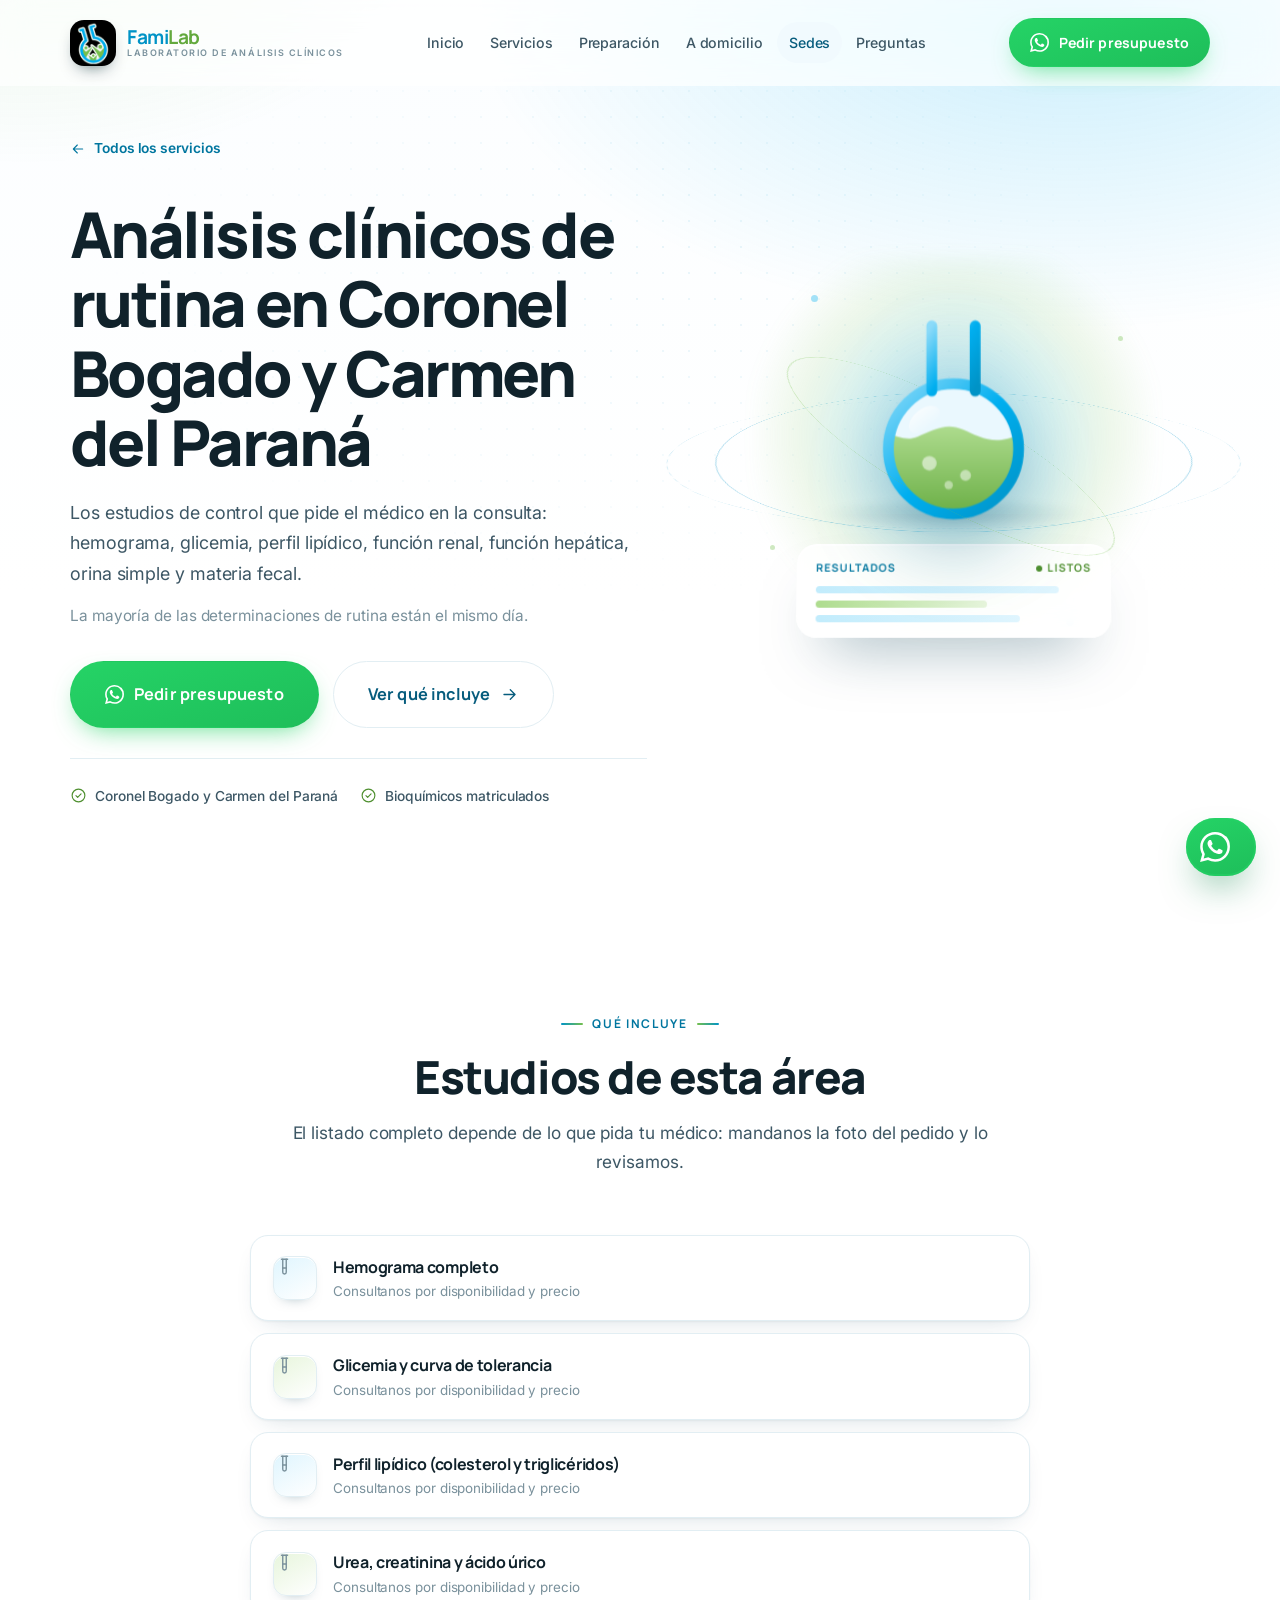
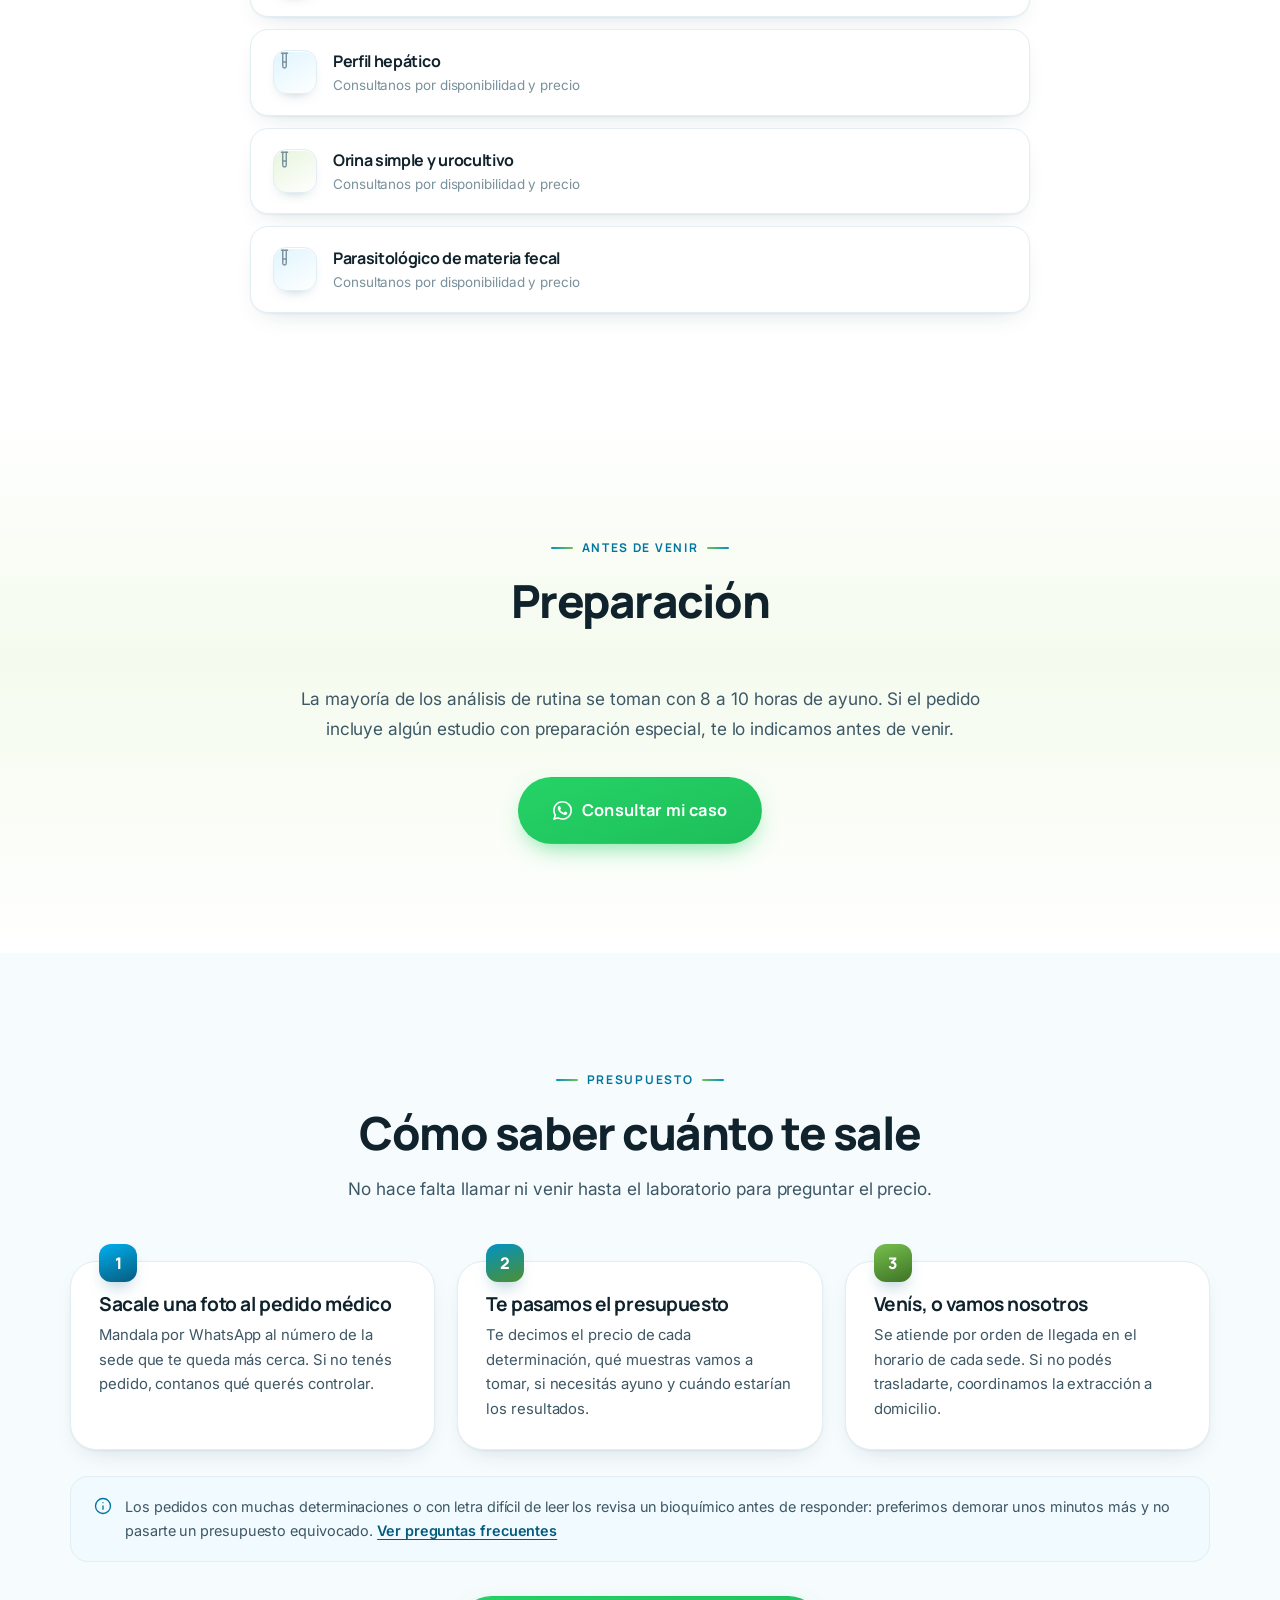
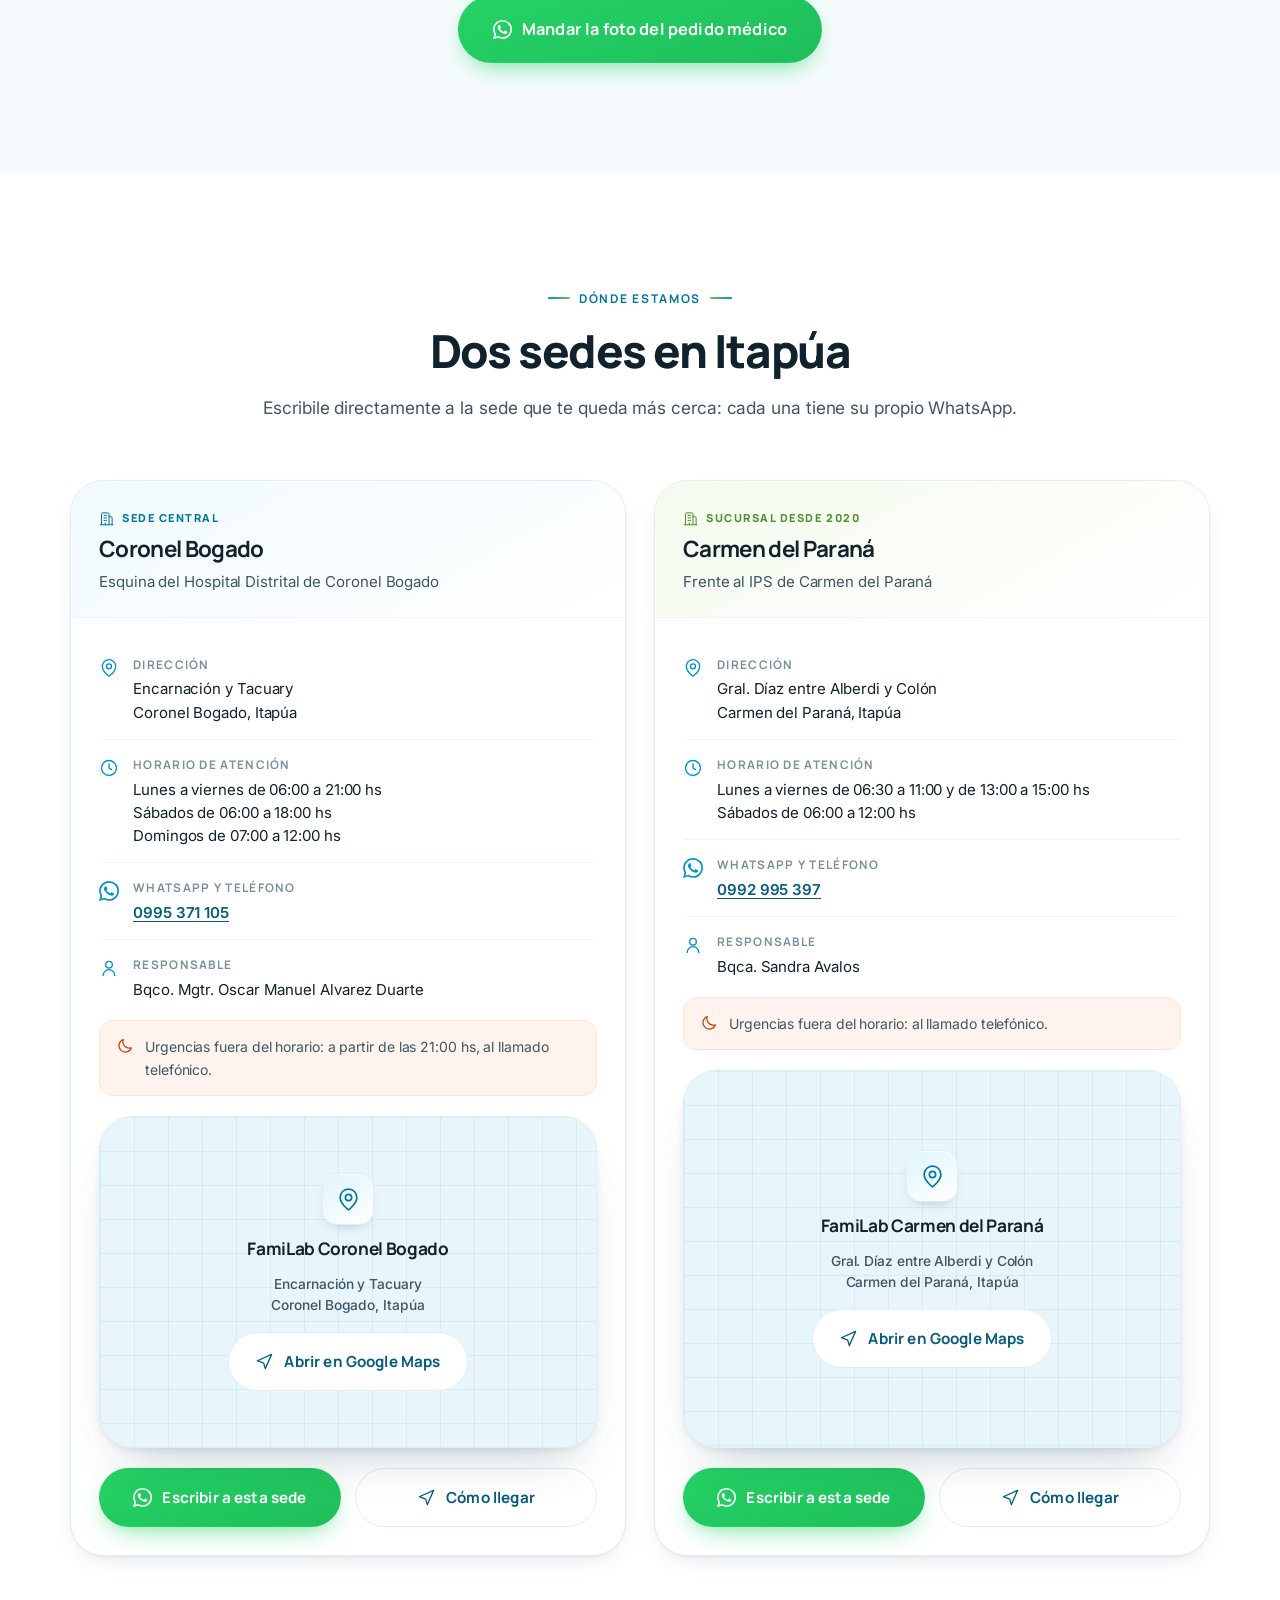
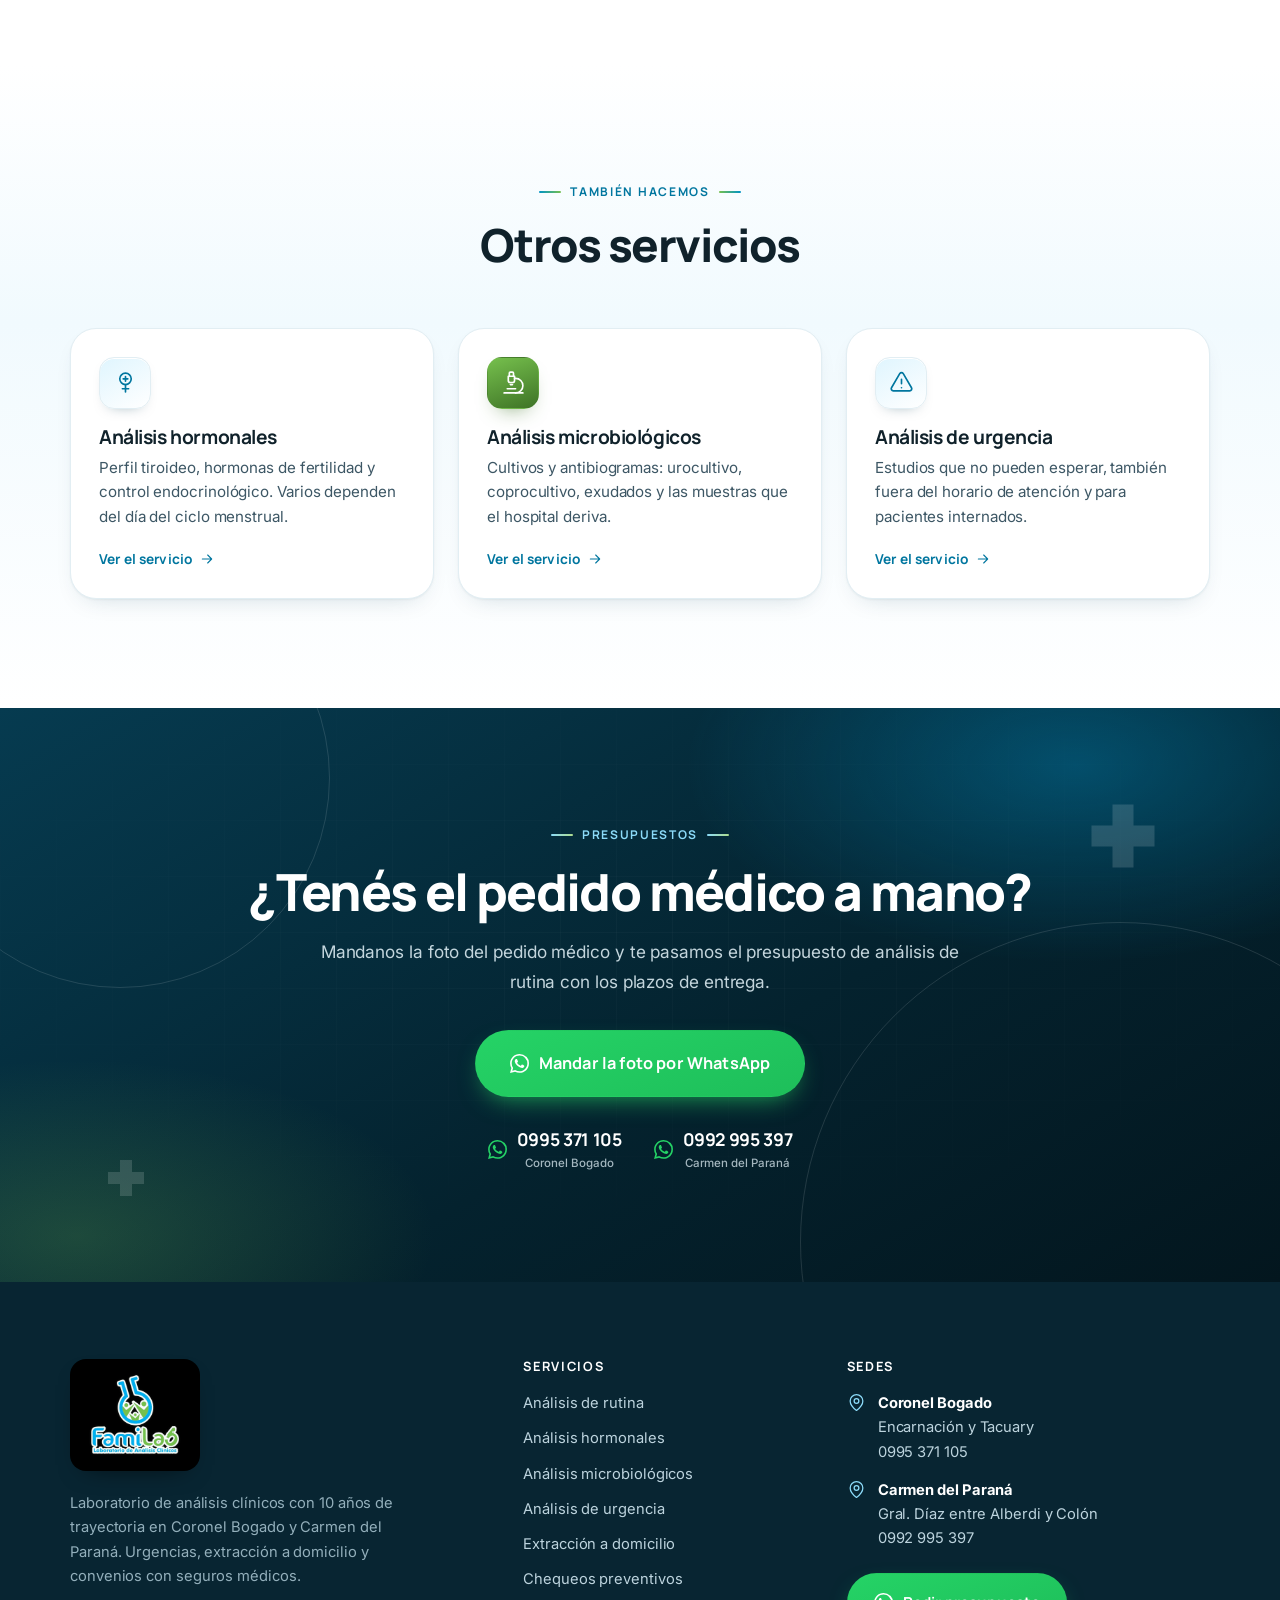
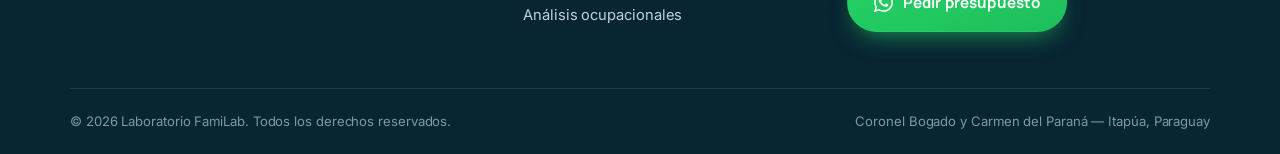
==== servicios/analisis-de-rutina/index.html @ 38238acc "Agrega la landing page de Laboratorio FamiLab Sitio estático generado desde tools/build.py, con la m" ====
<!DOCTYPE html>
<html lang="es-PY">
<head>
<meta charset="UTF-8">
<meta name="viewport" content="width=device-width, initial-scale=1, viewport-fit=cover">
<title>Análisis de rutina | Laboratorio FamiLab</title>
<meta name="description" content="Los estudios de control que pide el médico en la consulta: hemograma, glicemia, perfil lipídico, función renal, función hepática, orina simple y materia fecal. Mandá la foto de tu pedido médico por WhatsApp y te pasamos el presupuesto. FamiLab, Coronel Bogado y Carmen del Paraná.">
<meta name="theme-color" content="#00AFF0">
<meta name="robots" content="index, follow">
<link rel="canonical" href="https://familab.com.py/servicios/analisis-de-rutina/">
<meta property="og:type" content="website">
<meta property="og:locale" content="es_PY">
<meta property="og:site_name" content="Laboratorio FamiLab">
<meta property="og:title" content="Análisis de rutina | Laboratorio FamiLab">
<meta property="og:description" content="Los estudios de control que pide el médico en la consulta: hemograma, glicemia, perfil lipídico, función renal, función hepática, orina simple y materia fecal. Mandá la foto de tu pedido médico por WhatsApp y te pasamos el presupuesto. FamiLab, Coronel Bogado y Carmen del Paraná.">
<meta property="og:image" content="https://familab.com.py/fotos/logo.png">
<meta name="twitter:card" content="summary_large_image">
<link rel="icon" href="data:image/svg+xml,%3Csvg xmlns='http://www.w3.org/2000/svg' viewBox='0 0 32 32'%3E%3Crect width='32' height='32' rx='8' fill='%23000'/%3E%3Cpath d='M13 6v6.5a5.5 5.5 0 1 0 6 0V6' fill='none' stroke='%2300AFF0' stroke-width='2.6' stroke-linecap='round'/%3E%3Cpath d='M11.5 6h9' stroke='%2300AFF0' stroke-width='2.6' stroke-linecap='round'/%3E%3Ccircle cx='16' cy='19' r='4.2' fill='%2376C04D'/%3E%3C/svg%3E">
<link rel="apple-touch-icon" href="../../fotos/logo-marca.png">
<link rel="preconnect" href="https://fonts.googleapis.com">
<link rel="preconnect" href="https://fonts.gstatic.com" crossorigin>
<link rel="stylesheet" href="https://fonts.googleapis.com/css2?family=Inter:wght@400;500;600&family=Manrope:wght@500;600;700;800&display=swap">
<link rel="stylesheet" href="../../assets/estilos.css">
</head>
<body>

<noscript><style>[data-reveal]{opacity:1!important;transform:none!important}</style></noscript>

<!-- ===== Sprite de íconos (inline: cero requests externos) ===== -->
<svg width="0" height="0" aria-hidden="true" focusable="false" style="position:absolute">
<defs>
  <symbol id="i-cross" viewBox="0 0 24 24"><path d="M9 3h6v6h6v6h-6v6H9v-6H3V9h6z" fill="currentColor" stroke="none"/></symbol>
  <symbol id="i-wa" viewBox="0 0 24 24"><path fill="currentColor" stroke="none" d="M17.472 14.382c-.297-.149-1.758-.867-2.03-.967-.273-.099-.471-.148-.67.15-.197.297-.767.966-.94 1.164-.173.199-.347.223-.644.075-.297-.15-1.255-.463-2.39-1.475-.883-.788-1.48-1.761-1.653-2.059-.173-.297-.018-.458.13-.606.134-.133.297-.347.446-.52.149-.174.198-.298.297-.497.099-.198.05-.371-.025-.52-.075-.149-.669-1.612-.916-2.207-.242-.579-.487-.5-.669-.51-.173-.008-.371-.01-.57-.01-.198 0-.52.074-.792.372-.272.297-1.04 1.016-1.04 2.479 0 1.462 1.065 2.875 1.213 3.074.149.198 2.096 3.2 5.077 4.487.709.306 1.262.489 1.694.625.712.227 1.36.195 1.872.118.571-.085 1.758-.719 2.006-1.413.248-.694.248-1.289.173-1.413-.074-.124-.272-.198-.57-.347m-5.421 7.403h-.004a9.87 9.87 0 0 1-5.031-1.378l-.361-.214-3.741.982.998-3.648-.235-.374a9.86 9.86 0 0 1-1.51-5.26c.001-5.45 4.436-9.884 9.888-9.884 2.64 0 5.122 1.03 6.988 2.898a9.82 9.82 0 0 1 2.893 6.994c-.003 5.45-4.437 9.884-9.885 9.884m8.413-18.297A11.81 11.81 0 0 0 12.05 0C5.495 0 .16 5.335.157 11.892c0 2.096.547 4.142 1.588 5.945L.057 24l6.305-1.654a11.88 11.88 0 0 0 5.683 1.448h.005c6.554 0 11.89-5.335 11.893-11.893A11.82 11.82 0 0 0 20.885 3.4"/></symbol>

  <!-- laboratorio -->
  <symbol id="i-flask" viewBox="0 0 24 24"><path d="M10 2v7.3M14 9.3V2M8.5 2h7"/><path d="M14 9.3a6.5 6.5 0 1 1-4 0"/><path d="M5.6 16.5h12.8"/></symbol>
  <symbol id="i-tube" viewBox="0 0 24 24"><path d="M8.5 2.5h7"/><path d="M10 2.5v15a2 2 0 0 0 4 0v-15"/><path d="M10 12.5h4"/></symbol>
  <symbol id="i-tubes" viewBox="0 0 24 24"><path d="M3 3h6M15 3h6"/><path d="M4.5 3v14a2.5 2.5 0 0 0 5 0V3"/><path d="M16.5 3v14a2.5 2.5 0 0 0 5 0V3"/><path d="M4.5 11h5M16.5 11h5"/></symbol>
  <symbol id="i-micro" viewBox="0 0 24 24"><path d="M6 18h8M3 22h18"/><path d="M14 22a7 7 0 0 0 0-14h-1"/><path d="M9 14h2"/><path d="M9 12a2 2 0 0 1-2-2V6h6v4a2 2 0 0 1-2 2Z"/><path d="M12 6V3a1 1 0 0 0-1-1H9a1 1 0 0 0-1 1v3"/></symbol>
  <symbol id="i-drop" viewBox="0 0 24 24"><path d="M12 2.7c3.4 4 6 7 6 10.3a6 6 0 0 1-12 0c0-3.3 2.6-6.3 6-10.3Z"/></symbol>
  <symbol id="i-dna" viewBox="0 0 24 24"><path d="M6 2c0 6 12 4 12 10S6 16 6 22"/><path d="M18 2c0 6-12 4-12 10s12 4 12 10"/><path d="M8.5 6h7M7 10h10M7 14h10M8.5 18h7"/></symbol>
  <symbol id="i-syringe" viewBox="0 0 24 24"><path d="m18 2 4 4M20.5 4.5 16 9"/><path d="m11 5 8 8-5.5 5.5a2 2 0 0 1-2.8 0l-5.2-5.2a2 2 0 0 1 0-2.8Z"/><path d="m8 12 2 2M11 9l2 2M3 21l3.5-3.5"/></symbol>
  <symbol id="i-hormone" viewBox="0 0 24 24"><circle cx="12" cy="8.5" r="5.5"/><path d="M12 14v7M9 18h6"/><path d="M9.8 8.5h4.4M12 6.3v4.4"/></symbol>

  <!-- documentos y presupuesto -->
  <symbol id="i-doc" viewBox="0 0 24 24"><path d="M14 2H7a2 2 0 0 0-2 2v16a2 2 0 0 0 2 2h10a2 2 0 0 0 2-2V7z"/><path d="M14 2v5h5"/><path d="M9 13h6M9 17h4"/></symbol>
  <symbol id="i-doc-check" viewBox="0 0 24 24"><path d="M14 2H7a2 2 0 0 0-2 2v16a2 2 0 0 0 2 2h10a2 2 0 0 0 2-2V7z"/><path d="M14 2v5h5"/><path d="m9 14.5 2 2 4-4"/></symbol>
  <symbol id="i-camera" viewBox="0 0 24 24"><path d="M3 8a2 2 0 0 1 2-2h2.2l1.4-2h6.8l1.4 2H19a2 2 0 0 1 2 2v9a2 2 0 0 1-2 2H5a2 2 0 0 1-2-2Z"/><circle cx="12" cy="12.5" r="3.6"/></symbol>
  <symbol id="i-money" viewBox="0 0 24 24"><rect x="2" y="6" width="20" height="12" rx="2.5"/><circle cx="12" cy="12" r="2.8"/><path d="M6 12h.01M18 12h.01"/></symbol>
  <symbol id="i-card" viewBox="0 0 24 24"><rect x="2" y="5" width="20" height="14" rx="2.5"/><path d="M2 10h20M6 15h4"/></symbol>
  <symbol id="i-clipboard" viewBox="0 0 24 24"><path d="M9 3h6v3H9z"/><path d="M15 4.5h2.5A1.5 1.5 0 0 1 19 6v14a1.5 1.5 0 0 1-1.5 1.5h-11A1.5 1.5 0 0 1 5 20V6a1.5 1.5 0 0 1 1.5-1.5H9"/><path d="M9 11h6M9 15h4"/></symbol>

  <!-- tiempo, lugares y contacto -->
  <symbol id="i-clock" viewBox="0 0 24 24"><circle cx="12" cy="12" r="9"/><path d="M12 7v5l3 2"/></symbol>
  <symbol id="i-moon" viewBox="0 0 24 24"><path d="M20.5 14.3A8.5 8.5 0 0 1 9.7 3.5a8.5 8.5 0 1 0 10.8 10.8Z"/></symbol>
  <symbol id="i-sunrise" viewBox="0 0 24 24"><path d="M12 3v4M5.6 9.6 4 8M18.4 9.6 20 8M2 18h20M6 14a6 6 0 0 1 12 0"/><path d="M8 21h8"/></symbol>
  <symbol id="i-pin" viewBox="0 0 24 24"><path d="M20 10c0 6-8 12-8 12s-8-6-8-12a8 8 0 0 1 16 0Z"/><circle cx="12" cy="10" r="3"/></symbol>
  <symbol id="i-nav" viewBox="0 0 24 24"><path d="M3 11 21 3l-8 18-2-7z"/></symbol>
  <symbol id="i-phone" viewBox="0 0 24 24"><path d="M21 16.9v2.6a2 2 0 0 1-2.2 2 19.5 19.5 0 0 1-8.5-3 19.2 19.2 0 0 1-5.9-5.9 19.5 19.5 0 0 1-3-8.6A2 2 0 0 1 3.4 2H6a2 2 0 0 1 2 1.7c.1 1 .4 2 .7 2.9a2 2 0 0 1-.5 2.1L7.1 9.9a16 16 0 0 0 6 6l1.2-1.1a2 2 0 0 1 2.1-.5c.9.3 1.9.6 2.9.7a2 2 0 0 1 1.7 2Z"/></symbol>
  <symbol id="i-home" viewBox="0 0 24 24"><path d="m3 9 9-7 9 7v11a2 2 0 0 1-2 2H5a2 2 0 0 1-2-2z"/><path d="M9 22V12h6v10"/></symbol>
  <symbol id="i-building" viewBox="0 0 24 24"><path d="M4 22V5a2 2 0 0 1 2-2h8a2 2 0 0 1 2 2v17"/><path d="M16 9h3a2 2 0 0 1 2 2v11M2 22h20"/><path d="M8 7h4M8 11h4M8 15h4M10 22v-3"/></symbol>
  <symbol id="i-hospital" viewBox="0 0 24 24"><path d="M3 22V8a2 2 0 0 1 2-2h14a2 2 0 0 1 2 2v14M2 22h20"/><path d="M10 6V3.5A1.5 1.5 0 0 1 11.5 2h1A1.5 1.5 0 0 1 14 3.5V6"/><path d="M11 11h2M12 10v3M9 22v-4h6v4"/></symbol>
  <symbol id="i-truck" viewBox="0 0 24 24"><path d="M2 7.5A1.5 1.5 0 0 1 3.5 6H14v11H3.5A1.5 1.5 0 0 1 2 15.5Z"/><path d="M14 10h3.6a2 2 0 0 1 1.7 1l2 3.2a2 2 0 0 1 .3 1.1V17h-7.6"/><circle cx="7.5" cy="18.5" r="2"/><circle cx="17.5" cy="18.5" r="2"/></symbol>

  <!-- personas y salud -->
  <symbol id="i-users" viewBox="0 0 24 24"><path d="M16 21v-2a4 4 0 0 0-4-4H6a4 4 0 0 0-4 4v2"/><circle cx="9" cy="7" r="4"/><path d="M22 21v-2a4 4 0 0 0-3-3.87"/><path d="M16 3.13a4 4 0 0 1 0 7.75"/></symbol>
  <symbol id="i-user" viewBox="0 0 24 24"><circle cx="12" cy="8" r="4"/><path d="M5 21a7 7 0 0 1 14 0"/></symbol>
  <symbol id="i-stetho" viewBox="0 0 24 24"><path d="M4.8 2.3A.3.3 0 1 0 5 2H4a2 2 0 0 0-2 2v5a6 6 0 0 0 12 0V4a2 2 0 0 0-2-2h-1a.2.2 0 1 0 .3.3"/><path d="M8 15v1a6 6 0 0 0 12 0v-4"/><circle cx="20" cy="10" r="2"/></symbol>
  <symbol id="i-heart" viewBox="0 0 24 24"><path d="M19 14c1.49-1.46 3-3.21 3-5.5A5.5 5.5 0 0 0 16.5 3c-1.76 0-3 .5-4.5 2-1.5-1.5-2.74-2-4.5-2A5.5 5.5 0 0 0 2 8.5c0 2.3 1.5 4.05 3 5.5l7 7Z"/></symbol>
  <symbol id="i-pulse" viewBox="0 0 24 24"><path d="M22 12h-4l-3 9L9 3l-3 9H2"/></symbol>
  <symbol id="i-baby" viewBox="0 0 24 24"><circle cx="12" cy="9" r="6"/><path d="M9.5 8h.01M14.5 8h.01"/><path d="M10 11.6a3.2 3.2 0 0 0 4 0"/><path d="M7 15.5 6 22M17 15.5 18 22M12 15v7"/></symbol>
  <symbol id="i-smile" viewBox="0 0 24 24"><circle cx="12" cy="12" r="9"/><path d="M9 10h.01M15 10h.01"/><path d="M8.6 14.3a4.6 4.6 0 0 0 6.8 0"/></symbol>
  <symbol id="i-briefcase" viewBox="0 0 24 24"><rect x="2" y="7" width="20" height="14" rx="2.5"/><path d="M8.5 7V5a2 2 0 0 1 2-2h3a2 2 0 0 1 2 2v2M2 13h20"/></symbol>
  <symbol id="i-hand" viewBox="0 0 24 24"><path d="M11 13V4.5a1.5 1.5 0 0 1 3 0V12"/><path d="M14 11.5V4a1.5 1.5 0 0 1 3 0v8"/><path d="M17 11V6.5a1.5 1.5 0 0 1 3 0V15a7 7 0 0 1-7 7h-1a7 7 0 0 1-7-7v-2.5a1.5 1.5 0 0 1 3 0V15"/></symbol>

  <!-- estados -->
  <symbol id="i-check" viewBox="0 0 24 24"><path d="m20 6-11 11-5-5"/></symbol>
  <symbol id="i-check-c" viewBox="0 0 24 24"><circle cx="12" cy="12" r="9"/><path d="m8.4 12.2 2.4 2.4 4.8-5"/></symbol>
  <symbol id="i-alert" viewBox="0 0 24 24"><path d="M10.3 3.5 2.4 17a2 2 0 0 0 1.7 3h15.8a2 2 0 0 0 1.7-3L13.7 3.5a2 2 0 0 0-3.4 0Z"/><path d="M12 9v4M12 17h.01"/></symbol>
  <symbol id="i-info" viewBox="0 0 24 24"><circle cx="12" cy="12" r="9"/><path d="M12 16v-4M12 8h.01"/></symbol>
  <symbol id="i-shield" viewBox="0 0 24 24"><path d="M12 22s8-4 8-10V5.5L12 2 4 5.5V12c0 6 8 10 8 10Z"/><path d="m9 12 2 2 4-4"/></symbol>
  <symbol id="i-award" viewBox="0 0 24 24"><circle cx="12" cy="9" r="6"/><path d="m8.2 14.3-1.4 7.2 5.2-2.7 5.2 2.7-1.4-7.2"/></symbol>
  <symbol id="i-star" viewBox="0 0 24 24"><path d="m12 3 2.7 5.6 6.1.9-4.4 4.3 1 6.1-5.4-2.9-5.4 2.9 1-6.1L3.2 9.5l6.1-.9z"/></symbol>
  <symbol id="i-sparkle" viewBox="0 0 24 24"><path d="M12 3.2 13.9 9l5.8 1.9-5.8 1.9L12 18.6 10.1 12.8 4.3 10.9 10.1 9z"/><path d="M18.5 3v3M17 4.5h3"/></symbol>
  <symbol id="i-bulb" viewBox="0 0 24 24"><path d="M9.5 18.5h5M10.5 21.5h3"/><path d="M12 2.5a6.3 6.3 0 0 0-3.7 11.4c.5.4.8 1 .9 1.6h5.6c.1-.6.4-1.2.9-1.6A6.3 6.3 0 0 0 12 2.5Z"/></symbol>
  <symbol id="i-search" viewBox="0 0 24 24"><circle cx="11" cy="11" r="7"/><path d="m20 20-3.9-3.9"/></symbol>
  <symbol id="i-chat" viewBox="0 0 24 24"><path d="M21 12a8.5 8.5 0 0 1-12.2 7.6L3 21l1.4-5.8A8.5 8.5 0 1 1 21 12Z"/><path d="M8.5 11h.01M12 11h.01M15.5 11h.01"/></symbol>
  <symbol id="i-no-food" viewBox="0 0 24 24"><circle cx="12" cy="12" r="9"/><path d="M5.6 5.6 18.4 18.4"/><path d="M9 7.5v4a1.6 1.6 0 0 0 1.6 1.6M12.4 7.5v2.2"/></symbol>
  <symbol id="i-calendar" viewBox="0 0 24 24"><rect x="3" y="5" width="18" height="16" rx="3"/><path d="M8 3v4M16 3v4M3 10h18"/><path d="m9.5 15 1.7 1.7 3.3-3.4"/></symbol>
  <symbol id="i-chevron" viewBox="0 0 24 24"><path d="m6 9 6 6 6-6"/></symbol>
  <symbol id="i-arrow" viewBox="0 0 24 24"><path d="M5 12h14m-6-6 6 6-6 6"/></symbol>
  <symbol id="i-menu" viewBox="0 0 24 24"><path d="M4 7h16M4 12h16M4 17h16"/></symbol>
  <symbol id="i-close" viewBox="0 0 24 24"><path d="m6 6 12 12M18 6 6 18"/></symbol>
</defs>
</svg>

<header class="hdr" id="hdr">
  <div class="wrap">
    <a href="../../index.html" class="logo" aria-label="Laboratorio FamiLab — inicio">
      <img class="logo-mark" src="../../fotos/logo-marca.png" alt="" width="400" height="400" decoding="async">
      <span class="logo-txt">
        <b>Fami<i>Lab</i></b>
        <span>Laboratorio de Análisis Clínicos</span>
      </span>
    </a>
    <nav class="nav" id="nav" aria-label="Navegación principal">
      <a href="../../index.html#inicio">Inicio</a>
      <a href="../../index.html#servicios">Servicios</a>
      <a href="../../index.html#preparacion">Preparación</a>
      <a href="../../index.html#domicilio">A domicilio</a>
      <a href="../../index.html#sedes">Sedes</a>
      <a href="../../index.html#preguntas">Preguntas</a>
    </nav>
    <div class="hdr-cta">
      <a class="btn btn--wa" href="https://wa.me/595995371105?text=Hola%2C%20quiero%20un%20presupuesto.%20Les%20mando%20la%20foto%20de%20mi%20pedido%20m%C3%A9dico." target="_blank" rel="noopener">
        <svg class="ico" aria-hidden="true"><use href="#i-wa"/></svg> Pedir presupuesto
      </a>
      <button class="burger" id="burger" aria-label="Abrir menú" aria-expanded="false" aria-controls="mnav">
        <svg class="ico" id="burger-i" aria-hidden="true"><use href="#i-menu"/></svg>
      </button>
    </div>
  </div>
</header>

<div class="mnav" id="mnav">
  <a href="../../index.html#inicio">Inicio</a>
  <a href="../../index.html#servicios">Servicios</a>
  <a href="../../index.html#preparacion">Preparación</a>
  <a href="../../index.html#domicilio">A domicilio</a>
  <a href="../../index.html#sedes">Sedes</a>
  <a href="../../index.html#preguntas">Preguntas</a>
  <a class="btn btn--wa btn--block" href="https://wa.me/595995371105?text=Hola%2C%20quiero%20un%20presupuesto.%20Les%20mando%20la%20foto%20de%20mi%20pedido%20m%C3%A9dico." target="_blank" rel="noopener">
    <svg class="ico" aria-hidden="true"><use href="#i-wa"/></svg> Pedir presupuesto
  </a>
</div>

<main id="inicio">

<section class="hero">
  <div class="wrap hero-grid">
    <div class="hero-copy">
      <a class="volver" href="../../index.html"><svg aria-hidden="true"><use href="#i-arrow"/></svg> Todos los servicios</a>
      <h1 data-reveal>Análisis clínicos de rutina en Coronel Bogado y Carmen del Paraná</h1>
      <p class="hero-sub" data-reveal style="--d:120ms">Los estudios de control que pide el médico en la consulta: hemograma, glicemia, perfil lipídico, función renal, función hepática, orina simple y materia fecal.</p>
      <p class="hero-note" data-reveal style="--d:180ms">La mayoría de las determinaciones de rutina están el mismo día.</p>
      <div class="btn-row" data-reveal style="--d:240ms">
        <a class="btn btn--wa btn--lg" href="https://wa.me/595995371105?text=Hola%2C%20quiero%20consultar%20por%20an%C3%A1lisis%20de%20rutina.%20Les%20mando%20la%20foto%20del%20pedido%20m%C3%A9dico." target="_blank" rel="noopener">
          <svg class="ico" aria-hidden="true"><use href="#i-wa"/></svg> Pedir presupuesto
        </a>
        <a class="btn btn--ghost btn--lg" href="#incluye">Ver qué incluye <svg class="ico" aria-hidden="true"><use href="#i-arrow"/></svg></a>
      </div>
      <div class="hero-mini" data-reveal style="--d:300ms">
        <span><svg aria-hidden="true"><use href="#i-check-c"/></svg> Coronel Bogado y Carmen del Paraná</span>
        <span><svg aria-hidden="true"><use href="#i-check-c"/></svg> Bioquímicos matriculados</span>
      </div>
    </div>
    <div class="scene" aria-hidden="true">
      <div class="scene-in" id="sceneIn">
        <div class="glow"></div>
        <div class="ring ring--c"></div>
        <div class="ring ring--a"><i></i></div>
        <div class="ring ring--b"><i></i></div>
        <div class="pedestal"></div>
        <div class="flask-wrap">
          <svg class="ill" viewBox="0 0 180 200">
            <defs>
              <linearGradient id="vidrio" x1="0" y1="0" x2="1" y2="1">
                <stop offset="0" stop-color="#8CDBF9"/><stop offset=".5" stop-color="#00AFF0"/><stop offset="1" stop-color="#0093C6"/>
              </linearGradient>
              <linearGradient id="liquido" x1="0" y1="0" x2="0" y2="1">
                <stop offset="0" stop-color="#AEDC8E"/><stop offset="1" stop-color="#63A93D"/>
              </linearGradient>
              <linearGradient id="brillo" x1="0" y1="0" x2="0" y2="1">
                <stop offset="0" stop-color="#fff" stop-opacity=".9"/><stop offset="1" stop-color="#fff" stop-opacity="0"/>
              </linearGradient>
              <clipPath id="bulbo"><circle cx="90" cy="128" r="54"/></clipPath>
            </defs>
            <circle cx="90" cy="128" r="54" fill="#EAF8FE"/>
            <g clip-path="url(#bulbo)">
              <path fill="url(#liquido)" d="M20 118c14-9 26 6 40 0s24-12 38-6 26 14 46 4v76H20Z"/>
              <circle class="bubble" cx="70" cy="140" r="6" fill="#fff" opacity=".55"/>
              <circle class="bubble" cx="100" cy="150" r="4.5" fill="#fff" opacity=".5"/>
              <circle class="bubble" cx="86" cy="158" r="3.5" fill="#fff" opacity=".45"/>
            </g>
            <circle cx="90" cy="128" r="54" fill="none" stroke="url(#vidrio)" stroke-width="9"/>
            <path d="M72 80V26M108 80V26" fill="none" stroke="url(#vidrio)" stroke-width="9" stroke-linecap="round"/>
            <path d="M64 24h18M98 24h18" fill="none" stroke="url(#vidrio)" stroke-width="9" stroke-linecap="round"/>
            <ellipse cx="66" cy="104" rx="15" ry="9" fill="url(#brillo)" transform="rotate(-38 66 104)" opacity=".75"/>
          </svg>
        </div>
        <div class="res-card">
          <div class="lbl"><span>Resultados</span><em>listos</em></div>
          <div class="res-rows"><i></i><i></i><i></i></div>
        </div>
        <div class="particles">
          <i style="width:7px;height:7px;top:16%;left:22%"></i>
          <i style="width:5px;height:5px;top:64%;left:14%;animation-delay:1.6s"></i>
          <i style="width:8px;height:8px;top:78%;left:72%;animation-delay:3.1s"></i>
          <i style="width:5px;height:5px;top:24%;left:82%;animation-delay:2.2s"></i>
        </div>
      </div>
    </div>
  </div>
</section>

<section class="sec" id="incluye">
  <div class="wrap" style="max-width:820px">
    <div class="sec-head center" data-reveal>
      <span class="eyebrow">Qué incluye</span>
      <h2>Estudios de esta área</h2>
      <p class="lead" style="margin-top:16px">El listado completo depende de lo que pida tu médico: mandanos la foto del pedido y lo revisamos.</p>
    </div>
    <div class="proc-list">
        <div class="proc"><span class="itile"><svg class="ico" aria-hidden="true"><use href="#i-tube"/></svg></span><div><b>Hemograma completo</b><span>Consultanos por disponibilidad y precio</span></div></div>
        <div class="proc"><span class="itile itile--soft"><svg class="ico" aria-hidden="true"><use href="#i-tube"/></svg></span><div><b>Glicemia y curva de tolerancia</b><span>Consultanos por disponibilidad y precio</span></div></div>
        <div class="proc"><span class="itile"><svg class="ico" aria-hidden="true"><use href="#i-tube"/></svg></span><div><b>Perfil lipídico (colesterol y triglicéridos)</b><span>Consultanos por disponibilidad y precio</span></div></div>
        <div class="proc"><span class="itile itile--soft"><svg class="ico" aria-hidden="true"><use href="#i-tube"/></svg></span><div><b>Urea, creatinina y ácido úrico</b><span>Consultanos por disponibilidad y precio</span></div></div>
        <div class="proc"><span class="itile"><svg class="ico" aria-hidden="true"><use href="#i-tube"/></svg></span><div><b>Perfil hepático</b><span>Consultanos por disponibilidad y precio</span></div></div>
        <div class="proc"><span class="itile itile--soft"><svg class="ico" aria-hidden="true"><use href="#i-tube"/></svg></span><div><b>Orina simple y urocultivo</b><span>Consultanos por disponibilidad y precio</span></div></div>
        <div class="proc"><span class="itile"><svg class="ico" aria-hidden="true"><use href="#i-tube"/></svg></span><div><b>Parasitológico de materia fecal</b><span>Consultanos por disponibilidad y precio</span></div></div>
    </div>
  </div>
</section>

<section class="sec sec--leaf">
  <div class="wrap" style="max-width:820px">
    <div class="sec-head center" data-reveal>
      <span class="eyebrow">Antes de venir</span>
      <h2>Preparación</h2>
    </div>
    <p class="lead center" data-reveal style="max-width:64ch;margin-inline:auto">La mayoría de los análisis de rutina se toman con 8 a 10 horas de ayuno. Si el pedido incluye algún estudio con preparación especial, te lo indicamos antes de venir.</p>
    <div class="center" style="margin-top:34px" data-reveal>
      <a class="btn btn--wa btn--lg" href="https://wa.me/595995371105?text=Hola%2C%20quiero%20consultar%20por%20an%C3%A1lisis%20de%20rutina.%20Les%20mando%20la%20foto%20del%20pedido%20m%C3%A9dico." target="_blank" rel="noopener">
        <svg class="ico" aria-hidden="true"><use href="#i-wa"/></svg> Consultar mi caso
      </a>
    </div>
  </div>
</section>

<section class="sec sec--alt" id="presupuesto">
  <div class="wrap">
    <div class="sec-head center" data-reveal>
      <span class="eyebrow">Presupuesto</span>
      <h2>Cómo saber cuánto te sale</h2>
      <p class="lead" style="margin-top:16px">No hace falta llamar ni venir hasta el laboratorio para preguntar el precio.</p>
    </div>
    <div class="pasos">
      <article class="paso" data-reveal>
        <h3>Sacale una foto al pedido médico</h3>
        <p>Mandala por WhatsApp al número de la sede que te queda más cerca. Si no tenés pedido, contanos qué querés controlar.</p>
      </article>
      <article class="paso" data-reveal style="--d:90ms">
        <h3>Te pasamos el presupuesto</h3>
        <p>Te decimos el precio de cada determinación, qué muestras vamos a tomar, si necesitás ayuno y cuándo estarían los resultados.</p>
      </article>
      <article class="paso" data-reveal style="--d:180ms">
        <h3>Venís, o vamos nosotros</h3>
        <p>Se atiende por orden de llegada en el horario de cada sede. Si no podés trasladarte, coordinamos la extracción a domicilio.</p>
      </article>
    </div>
    <div class="paso-nota" data-reveal>
      <svg aria-hidden="true"><use href="#i-info"/></svg>
      <span>Los pedidos con muchas determinaciones o con letra difícil de leer los revisa un bioquímico antes de
      responder: preferimos demorar unos minutos más y no pasarte un presupuesto equivocado.
      <a href="../../index.html#preguntas">Ver preguntas frecuentes</a></span>
    </div>
    <div class="center" style="margin-top:34px" data-reveal>
      <a class="btn btn--wa btn--lg" href="https://wa.me/595995371105?text=Hola%2C%20quiero%20un%20presupuesto.%20Les%20mando%20la%20foto%20de%20mi%20pedido%20m%C3%A9dico." target="_blank" rel="noopener">
        <svg class="ico" aria-hidden="true"><use href="#i-wa"/></svg> Mandar la foto del pedido médico
      </a>
    </div>
  </div>
</section>

<section class="sec" id="sedes">
  <div class="wrap">
    <div class="sec-head center" data-reveal>
      <span class="eyebrow">Dónde estamos</span>
      <h2>Dos sedes en Itapúa</h2>
      <p class="lead" style="margin-top:16px">Escribile directamente a la sede que te queda más cerca: cada una tiene su propio WhatsApp.</p>
    </div>
    <div class="sedes">
      <article class="sede" data-reveal style="--d:0ms">
        <div class="sede-top">
          <span class="kicker"><svg class="ico" style="width:15px;height:15px" aria-hidden="true"><use href="#i-building"/></svg> Sede central</span>
          <h3>Coronel Bogado</h3>
          <p>Esquina del Hospital Distrital de Coronel Bogado</p>
        </div>
        <div class="sede-body">
          <div class="sede-rows">
            <div class="sede-row">
              <svg aria-hidden="true"><use href="#i-pin"/></svg>
              <div><b>Dirección</b><p>Encarnación y Tacuary<br>Coronel Bogado, Itapúa</p></div>
            </div>
            <div class="sede-row">
              <svg aria-hidden="true"><use href="#i-clock"/></svg>
              <div><b>Horario de atención</b><p>Lunes a viernes de 06:00 a 21:00 hs<br>Sábados de 06:00 a 18:00 hs<br>Domingos de 07:00 a 12:00 hs</p></div>
            </div>
            <div class="sede-row">
              <svg aria-hidden="true"><use href="#i-wa"/></svg>
              <div><b>WhatsApp y teléfono</b><p><a href="https://wa.me/595995371105?text=Hola%2C%20quiero%20un%20presupuesto.%20Les%20mando%20la%20foto%20de%20mi%20pedido%20m%C3%A9dico." target="_blank" rel="noopener">0995 371 105</a></p></div>
            </div>
            <div class="sede-row">
              <svg aria-hidden="true"><use href="#i-user"/></svg>
              <div><b>Responsable</b><p>Bqco. Mgtr. Oscar Manuel Alvarez Duarte</p></div>
            </div>
          </div>
          <div class="sede-urg">
            <svg aria-hidden="true"><use href="#i-moon"/></svg>
            <span>Urgencias fuera del horario: a partir de las 21:00 hs, al llamado telefónico.</span>
          </div>
          <div class="map-card" style="margin-top:20px;min-height:250px"
               data-map="-27.169587,-56.233484 (Laboratorio FamiLab)" data-map-title="Mapa con la ubicación de FamiLab en Coronel Bogado">
            <div class="map-ph">
              <span class="itile"><svg class="ico" aria-hidden="true"><use href="#i-pin"/></svg></span>
              <b>FamiLab Coronel Bogado</b>
              <span>Encarnación y Tacuary<br>Coronel Bogado, Itapúa</span>
              <a class="btn btn--ghost" href="https://www.google.com/maps/search/?api=1&query=-27.169587%2C-56.233484" target="_blank" rel="noopener">
                <svg class="ico" aria-hidden="true"><use href="#i-nav"/></svg> Abrir en Google Maps
              </a>
            </div>
          </div>
          <div class="btn-row">
            <a class="btn btn--wa" href="https://wa.me/595995371105?text=Hola%2C%20quiero%20un%20presupuesto.%20Les%20mando%20la%20foto%20de%20mi%20pedido%20m%C3%A9dico." target="_blank" rel="noopener">
              <svg class="ico" aria-hidden="true"><use href="#i-wa"/></svg> Escribir a esta sede
            </a>
            <a class="btn btn--ghost" href="https://www.google.com/maps/dir/?api=1&destination=-27.169587%2C-56.233484" target="_blank" rel="noopener">
              <svg class="ico" aria-hidden="true"><use href="#i-nav"/></svg> Cómo llegar
            </a>
          </div>
        </div>
      </article>
      <article class="sede" data-reveal style="--d:110ms">
        <div class="sede-top">
          <span class="kicker"><svg class="ico" style="width:15px;height:15px" aria-hidden="true"><use href="#i-building"/></svg> Sucursal desde 2020</span>
          <h3>Carmen del Paraná</h3>
          <p>Frente al IPS de Carmen del Paraná</p>
        </div>
        <div class="sede-body">
          <div class="sede-rows">
            <div class="sede-row">
              <svg aria-hidden="true"><use href="#i-pin"/></svg>
              <div><b>Dirección</b><p>Gral. Díaz entre Alberdi y Colón<br>Carmen del Paraná, Itapúa</p></div>
            </div>
            <div class="sede-row">
              <svg aria-hidden="true"><use href="#i-clock"/></svg>
              <div><b>Horario de atención</b><p>Lunes a viernes de 06:30 a 11:00 y de 13:00 a 15:00 hs<br>Sábados de 06:00 a 12:00 hs</p></div>
            </div>
            <div class="sede-row">
              <svg aria-hidden="true"><use href="#i-wa"/></svg>
              <div><b>WhatsApp y teléfono</b><p><a href="https://wa.me/595992995397?text=Hola%2C%20quiero%20un%20presupuesto.%20Les%20mando%20la%20foto%20de%20mi%20pedido%20m%C3%A9dico." target="_blank" rel="noopener">0992 995 397</a></p></div>
            </div>
            <div class="sede-row">
              <svg aria-hidden="true"><use href="#i-user"/></svg>
              <div><b>Responsable</b><p>Bqca. Sandra Avalos</p></div>
            </div>
          </div>
          <div class="sede-urg">
            <svg aria-hidden="true"><use href="#i-moon"/></svg>
            <span>Urgencias fuera del horario: al llamado telefónico.</span>
          </div>
          <div class="map-card" style="margin-top:20px;min-height:250px"
               data-map="Gral. Díaz 644, Carmen del Paraná 070701, Paraguay (Laboratorio FamiLab)" data-map-title="Mapa con la ubicación de FamiLab en Carmen del Paraná">
            <div class="map-ph">
              <span class="itile"><svg class="ico" aria-hidden="true"><use href="#i-pin"/></svg></span>
              <b>FamiLab Carmen del Paraná</b>
              <span>Gral. Díaz entre Alberdi y Colón<br>Carmen del Paraná, Itapúa</span>
              <a class="btn btn--ghost" href="https://www.google.com/maps/search/?api=1&query=Gral.%20D%C3%ADaz%20644%2C%20Carmen%20del%20Paran%C3%A1%20070701%2C%20Paraguay" target="_blank" rel="noopener">
                <svg class="ico" aria-hidden="true"><use href="#i-nav"/></svg> Abrir en Google Maps
              </a>
            </div>
          </div>
          <div class="btn-row">
            <a class="btn btn--wa" href="https://wa.me/595992995397?text=Hola%2C%20quiero%20un%20presupuesto.%20Les%20mando%20la%20foto%20de%20mi%20pedido%20m%C3%A9dico." target="_blank" rel="noopener">
              <svg class="ico" aria-hidden="true"><use href="#i-wa"/></svg> Escribir a esta sede
            </a>
            <a class="btn btn--ghost" href="https://www.google.com/maps/dir/?api=1&destination=Gral.%20D%C3%ADaz%20644%2C%20Carmen%20del%20Paran%C3%A1%20070701%2C%20Paraguay" target="_blank" rel="noopener">
              <svg class="ico" aria-hidden="true"><use href="#i-nav"/></svg> Cómo llegar
            </a>
          </div>
        </div>
      </article>
    </div>
  </div>
</section>

<section class="sec sec--sky">
  <div class="wrap">
    <div class="sec-head center" data-reveal>
      <span class="eyebrow">También hacemos</span>
      <h2>Otros servicios</h2>
    </div>
    <div class="grid serv-grid">
      <article class="card" data-reveal style="--d:0ms">
        <span class="itile"><svg class="ico" aria-hidden="true"><use href="#i-hormone"/></svg></span>
        <h3>Análisis hormonales</h3>
        <p>Perfil tiroideo, hormonas de fertilidad y control endocrinológico. Varios dependen del día del ciclo menstrual.</p>
        <a class="card-link" href="../../servicios/analisis-hormonales/index.html">Ver el servicio <svg aria-hidden="true"><use href="#i-arrow"/></svg></a>
      </article>
      <article class="card" data-reveal style="--d:70ms">
        <span class="itile itile--leaf"><svg class="ico" aria-hidden="true"><use href="#i-micro"/></svg></span>
        <h3>Análisis microbiológicos</h3>
        <p>Cultivos y antibiogramas: urocultivo, coprocultivo, exudados y las muestras que el hospital deriva.</p>
        <a class="card-link" href="../../servicios/analisis-microbiologicos/index.html">Ver el servicio <svg aria-hidden="true"><use href="#i-arrow"/></svg></a>
      </article>
      <article class="card" data-reveal style="--d:140ms">
        <span class="itile"><svg class="ico" aria-hidden="true"><use href="#i-alert"/></svg></span>
        <h3>Análisis de urgencia</h3>
        <p>Estudios que no pueden esperar, también fuera del horario de atención y para pacientes internados.</p>
        <a class="card-link" href="../../servicios/analisis-de-urgencia/index.html">Ver el servicio <svg aria-hidden="true"><use href="#i-arrow"/></svg></a>
      </article>
    </div>
  </div>
</section>

<section class="sec dark cta-final" id="contacto">
  <div class="cta-orbs" aria-hidden="true">
    <span class="o" style="width:420px;height:420px;top:-140px;left:-90px"></span>
    <span class="o" style="width:640px;height:640px;bottom:-280px;right:-160px"></span>
    <svg class="cta-cross" style="width:84px;top:15%;right:9%" viewBox="0 0 24 24" aria-hidden="true"><use href="#i-cross"/></svg>
    <svg class="cta-cross" style="width:48px;bottom:14%;left:8%;animation-delay:1.4s" viewBox="0 0 24 24" aria-hidden="true"><use href="#i-cross"/></svg>
  </div>
  <div class="wrap">
    <span class="eyebrow" data-reveal>Presupuestos</span>
    <h2 data-reveal style="--d:70ms">¿Tenés el pedido médico a mano?</h2>
    <p class="lead" data-reveal style="--d:140ms;color:rgba(232,247,253,.84);max-width:640px;margin-inline:auto">Mandanos la foto del pedido médico y te pasamos el presupuesto de análisis de rutina con los plazos de entrega.</p>
    <div class="btn-row" data-reveal style="--d:210ms">
      <a class="btn btn--wa btn--lg" href="https://wa.me/595995371105?text=Hola%2C%20quiero%20un%20presupuesto.%20Les%20mando%20la%20foto%20de%20mi%20pedido%20m%C3%A9dico." target="_blank" rel="noopener">
        <svg class="ico" aria-hidden="true"><use href="#i-wa"/></svg> Mandar la foto por WhatsApp
      </a>
    </div>
    <div class="cta-nums" data-reveal style="--d:280ms">
      <a class="cta-num" href="https://wa.me/595995371105?text=Hola%2C%20quiero%20un%20presupuesto.%20Les%20mando%20la%20foto%20de%20mi%20pedido%20m%C3%A9dico." target="_blank" rel="noopener">
        <svg aria-hidden="true"><use href="#i-wa"/></svg>
        <span>0995 371 105<small>Coronel Bogado</small></span>
      </a>
      <a class="cta-num" href="https://wa.me/595992995397?text=Hola%2C%20quiero%20un%20presupuesto.%20Les%20mando%20la%20foto%20de%20mi%20pedido%20m%C3%A9dico." target="_blank" rel="noopener">
        <svg aria-hidden="true"><use href="#i-wa"/></svg>
        <span>0992 995 397<small>Carmen del Paraná</small></span>
      </a>
    </div>
  </div>
</section>

</main>

<footer class="ftr">
  <div class="wrap">
    <div class="ftr-grid">
      <div>
        <a href="../../index.html" class="logo-plate" aria-label="Laboratorio FamiLab — inicio">
          <img src="../../fotos/logo.png" alt="Laboratorio FamiLab" width="560" height="503" decoding="async">
        </a>
        <p class="ftr-claim">Laboratorio de análisis clínicos con 10 años de trayectoria en Coronel Bogado
        y Carmen del Paraná. Urgencias, extracción a domicilio y convenios con seguros médicos.</p>
      </div>
      <div>
        <h4>Servicios</h4>
        <ul>
          <li><a href="../../servicios/analisis-de-rutina/index.html">Análisis de rutina</a></li>
          <li><a href="../../servicios/analisis-hormonales/index.html">Análisis hormonales</a></li>
          <li><a href="../../servicios/analisis-microbiologicos/index.html">Análisis microbiológicos</a></li>
          <li><a href="../../servicios/analisis-de-urgencia/index.html">Análisis de urgencia</a></li>
          <li><a href="../../servicios/extraccion-a-domicilio/index.html">Extracción a domicilio</a></li>
          <li><a href="../../servicios/chequeos-preventivos/index.html">Chequeos preventivos</a></li>
          <li><a href="../../servicios/analisis-ocupacionales/index.html">Análisis ocupacionales</a></li>
        </ul>
      </div>
      <div>
        <h4>Sedes</h4>
        <div class="ftr-contact">
          <div><svg aria-hidden="true"><use href="#i-pin"/></svg><span><b style="color:#fff">Coronel Bogado</b><br>Encarnación y Tacuary<br>
            <a href="https://wa.me/595995371105?text=Hola%2C%20quiero%20un%20presupuesto.%20Les%20mando%20la%20foto%20de%20mi%20pedido%20m%C3%A9dico." target="_blank" rel="noopener">0995 371 105</a></span></div>
          <div><svg aria-hidden="true"><use href="#i-pin"/></svg><span><b style="color:#fff">Carmen del Paraná</b><br>Gral. Díaz entre Alberdi y Colón<br>
            <a href="https://wa.me/595992995397?text=Hola%2C%20quiero%20un%20presupuesto.%20Les%20mando%20la%20foto%20de%20mi%20pedido%20m%C3%A9dico." target="_blank" rel="noopener">0992 995 397</a></span></div>
        </div>
        <a class="btn btn--wa" style="margin-top:22px" href="https://wa.me/595995371105?text=Hola%2C%20quiero%20un%20presupuesto.%20Les%20mando%20la%20foto%20de%20mi%20pedido%20m%C3%A9dico." target="_blank" rel="noopener">
          <svg class="ico" aria-hidden="true"><use href="#i-wa"/></svg> Pedir presupuesto
        </a>
      </div>
    </div>
    <div class="ftr-bottom">
      <span>© 2026 Laboratorio FamiLab. Todos los derechos reservados.</span>
      <span>Coronel Bogado y Carmen del Paraná — Itapúa, Paraguay</span>
    </div>
  </div>
</footer>

<a class="wa-float" href="https://wa.me/595995371105?text=Hola%2C%20quiero%20un%20presupuesto.%20Les%20mando%20la%20foto%20de%20mi%20pedido%20m%C3%A9dico." target="_blank" rel="noopener" aria-label="Pedir presupuesto por WhatsApp">
  <svg aria-hidden="true"><use href="#i-wa"/></svg>
  <span class="lbl">Pedí tu presupuesto</span>
</a>

<div class="wa-bar">
  <a class="btn btn--wa btn--lg btn--block" href="https://wa.me/595995371105?text=Hola%2C%20quiero%20un%20presupuesto.%20Les%20mando%20la%20foto%20de%20mi%20pedido%20m%C3%A9dico." target="_blank" rel="noopener">
    <svg class="ico" aria-hidden="true"><use href="#i-wa"/></svg> Pedir presupuesto por WhatsApp
  </a>
</div>

<script type="application/ld+json">
{
  "@context":"https://schema.org",
  "@type":"MedicalBusiness",
  "name":"Laboratorio FamiLab",
  "description":"Laboratorio de análisis clínicos en Coronel Bogado y Carmen del Paraná, Itapúa. Análisis de rutina, hormonales, microbiológicos, urgencias y extracción de muestras a domicilio.",
  "url":"https://familab.com.py/",
  "logo":"https://familab.com.py/fotos/logo.png",
  "foundingDate":"2016",
  "areaServed":["Coronel Bogado","Carmen del Paraná","Itapúa, Paraguay"],
  "telephone":"+595995371105",
  "department":[
    {
      "@type":"MedicalClinic",
      "name":"Laboratorio FamiLab — Coronel Bogado",
      "address":{"@type":"PostalAddress","streetAddress":"Encarnación y Tacuary","addressLocality":"Coronel Bogado","addressRegion":"Itapúa","postalCode":"070803","addressCountry":"PY"},
      "geo":{"@type":"GeoCoordinates","latitude":-27.169587,"longitude":-56.233484},"telephone":"+595995371105",
      "openingHoursSpecification":[
        {"@type":"OpeningHoursSpecification","dayOfWeek":["Monday","Tuesday","Wednesday","Thursday","Friday"],"opens":"06:00","closes":"21:00"},
        {"@type":"OpeningHoursSpecification","dayOfWeek":"Saturday","opens":"06:00","closes":"18:00"},
        {"@type":"OpeningHoursSpecification","dayOfWeek":"Sunday","opens":"07:00","closes":"12:00"}
      ]
    },
    {
      "@type":"MedicalClinic",
      "name":"Laboratorio FamiLab — Carmen del Paraná",
      "address":{"@type":"PostalAddress","streetAddress":"Gral. Díaz entre Alberdi y Colón","addressLocality":"Carmen del Paraná","addressRegion":"Itapúa","postalCode":"070701","addressCountry":"PY"},
      "telephone":"+595992995397",
      "openingHoursSpecification":[
        {"@type":"OpeningHoursSpecification","dayOfWeek":["Monday","Tuesday","Wednesday","Thursday","Friday"],"opens":"06:30","closes":"11:00"},
        {"@type":"OpeningHoursSpecification","dayOfWeek":["Monday","Tuesday","Wednesday","Thursday","Friday"],"opens":"13:00","closes":"15:00"},
        {"@type":"OpeningHoursSpecification","dayOfWeek":"Saturday","opens":"06:00","closes":"12:00"}
      ]
    }
  ],
  "availableService":[
      {"@type":"MedicalTest","name":"Análisis de rutina"},
      {"@type":"MedicalTest","name":"Análisis hormonales"},
      {"@type":"MedicalTest","name":"Análisis microbiológicos"},
      {"@type":"MedicalTest","name":"Análisis de urgencia"},
      {"@type":"MedicalTest","name":"Extracción a domicilio"},
      {"@type":"MedicalTest","name":"Chequeos preventivos"},
      {"@type":"MedicalTest","name":"Análisis ocupacionales"}
  ]
}
</script>

<script src="../../assets/app.js" defer></script>
</body>
</html>
---- assets/estilos.css ----
/* ============================================================
   FAMILAB — design tokens
   Cian #00AFF0 y verde #76C04D tomados del logo.
   ============================================================ */
*,*::before,*::after{box-sizing:border-box}
:root{
  /* neutros fríos, sesgados hacia el cian de marca */
  --ink:#10222B; --ink-soft:#3D5765; --muted:#7A919C;
  /* cian FamiLab */
  --cy-950:#04222E; --cy-900:#063B50; --cy-800:#065C7D;
  --cy-700:#00769F; --cy-600:#0093C6; --cy-500:#00AFF0;
  --cy-400:#3FC3F4; --cy-300:#8CDBF9; --cy-200:#C2ECFC;
  --cy-100:#DFF5FE; --cy-50:#F1FAFE;
  /* verde FamiLab */
  --gr-800:#3E7326; --gr-700:#4E8F2F; --gr-600:#63A93D;
  --gr-500:#76C04D; --gr-300:#AEDC8E; --gr-100:#E7F5DC; --gr-50:#F4FBEE;
  --accent:#00769F;
  /* confirmaciones: el verde de marca */
  --ok:#4E8F2F; --ok-50:#F4FBEE;
  /* alerta: urgencias */
  --warn:#C2410C; --warn-50:#FFF4ED; --warn-100:#FFE4D3;
  --line:#E2EEF3; --line-soft:#EFF6F9;
  --white:#fff; --alt:#F6FBFD;
  --wa:#25D366; --wa-700:#1EBE5A;
  --r-sm:12px; --r:18px; --r-lg:26px; --r-xl:34px;
  --sh-1:0 1px 2px rgba(6,59,80,.05), 0 10px 26px -14px rgba(6,59,80,.22);
  --sh-2:0 2px 6px rgba(6,59,80,.07), 0 26px 50px -26px rgba(6,59,80,.32);
  --sh-3:0 46px 90px -36px rgba(6,59,80,.45);
  --maxw:1180px; --nav-h:86px;
  --ease:cubic-bezier(.22,1,.36,1);
}
html{-webkit-text-size-adjust:100%; scroll-behavior:smooth; scroll-padding-top:98px; overflow-x:clip}
body{
  margin:0; background:var(--white); color:var(--ink);
  font-family:Inter,system-ui,-apple-system,"Segoe UI",Roboto,Helvetica,Arial,sans-serif;
  font-size:16.5px; line-height:1.65; letter-spacing:-.005em;
  -webkit-font-smoothing:antialiased; overflow-x:hidden; overflow-x:clip;
}
img,svg{max-width:100%}
img{height:auto; display:block}
a{color:inherit; text-decoration:none}
button{font:inherit; color:inherit}
h1,h2,h3,h4{font-family:Manrope,Inter,system-ui,sans-serif; margin:0; line-height:1.1; letter-spacing:-.032em; font-weight:800; color:var(--ink)}
p{margin:0}
::selection{background:var(--cy-200); color:var(--cy-950)}
:focus-visible{outline:3px solid var(--cy-600); outline-offset:3px; border-radius:6px}

/* ---------- layout ---------- */
.wrap{width:100%; max-width:var(--maxw); margin-inline:auto; padding-inline:20px}
.sec{padding-block:clamp(68px,8.5vw,124px); position:relative}
.sec--alt{background:var(--alt)}
.sec--sky{background:linear-gradient(180deg,#fff 0%,var(--cy-50) 40%,#fff 100%)}
.sec--leaf{background:linear-gradient(180deg,#fff 0%,var(--gr-50) 45%,#fff 100%)}
.grid{display:grid; gap:clamp(16px,2vw,24px)}
.center{text-align:center}
.sec-head{max-width:780px; margin-inline:auto; text-align:center; margin-bottom:clamp(36px,4.5vw,60px)}
.sec-head.left{margin-inline:0; text-align:left}

/* ---------- tipografía ---------- */
.eyebrow{
  display:inline-flex; align-items:center; gap:9px; font-family:Manrope,sans-serif;
  font-size:12px; font-weight:700; letter-spacing:.14em; text-transform:uppercase;
  color:var(--cy-700); margin-bottom:18px;
}
.eyebrow::before{content:""; width:22px; height:2px; border-radius:2px; background:linear-gradient(90deg,var(--cy-600),var(--gr-500))}
.cta-final .eyebrow::after,
.sec-head.center .eyebrow::after{content:""; width:22px; height:2px; border-radius:2px; background:linear-gradient(90deg,var(--gr-500),var(--cy-600))}
h1{font-size:clamp(2.3rem,5.4vw,3.95rem); letter-spacing:-.04em}
h2{font-size:clamp(1.85rem,3.7vw,2.85rem)}
h3{font-size:clamp(1.08rem,1.5vw,1.24rem); letter-spacing:-.022em; font-weight:700}
.lead{font-size:clamp(1.02rem,1.35vw,1.16rem); color:var(--ink-soft); line-height:1.72}
.muted{color:var(--muted)}
.small{font-size:.895rem; line-height:1.6}

/* ---------- botones ---------- */
.btn{
  display:inline-flex; align-items:center; justify-content:center; gap:10px;
  font-family:Manrope,sans-serif; font-weight:700; font-size:.95rem; letter-spacing:.01em;
  padding:16px 26px; border-radius:999px; border:1px solid transparent; cursor:pointer;
  transition:transform .25s var(--ease), box-shadow .25s var(--ease), background .25s, color .25s, border-color .25s;
  white-space:nowrap; min-height:54px;
}
.btn svg{width:19px; height:19px; flex:none}
.btn:hover{transform:translateY(-2px)}
.btn:active{transform:translateY(0)}
.btn--wa{background:linear-gradient(160deg,var(--wa) 0%,var(--wa-700) 100%); color:#fff; box-shadow:0 10px 26px -10px rgba(37,211,102,.75)}
.btn--wa:hover{box-shadow:0 16px 34px -12px rgba(37,211,102,.85)}
.btn--brand{background:linear-gradient(160deg,var(--cy-600),var(--cy-800)); color:#fff; box-shadow:0 12px 30px -14px rgba(6,92,125,.9)}
.btn--brand:hover{box-shadow:0 18px 38px -16px rgba(6,92,125,1)}
.btn--leaf{background:linear-gradient(160deg,var(--gr-600),var(--gr-800)); color:#fff; box-shadow:0 12px 30px -14px rgba(62,115,38,.9)}
.btn--ghost{background:#fff; color:var(--cy-800); border-color:var(--line)}
.btn--ghost:hover{border-color:var(--cy-300); background:var(--cy-50)}
.btn--light{background:#fff; color:var(--cy-800); box-shadow:0 14px 34px -14px rgba(4,34,46,.6)}
.btn--outline-light{background:rgba(255,255,255,.06); color:#fff; border-color:rgba(255,255,255,.35)}
.btn--outline-light:hover{background:rgba(255,255,255,.14)}
.btn--lg{padding:19px 34px; font-size:1.02rem; min-height:62px}
.btn--block{width:100%}
.btn-row{display:flex; flex-wrap:wrap; gap:14px}

/* ---------- íconos ---------- */
svg{fill:none; stroke:currentColor; stroke-width:1.6; stroke-linecap:round; stroke-linejoin:round}
.ill{stroke:none}
.ico{width:24px; height:24px}
.itile{
  width:52px; height:52px; border-radius:15px; display:grid; place-items:center; flex:none;
  background:linear-gradient(150deg,var(--cy-100),#fff); color:var(--cy-700);
  border:1px solid var(--line); box-shadow:inset 0 1px 0 #fff, 0 6px 14px -10px rgba(6,59,80,.5);
  transition:transform .35s var(--ease), color .3s, background .3s, border-color .3s;
}
.itile .ico{width:25px; height:25px}
.itile--soft{background:linear-gradient(150deg,var(--gr-100),#fff); color:var(--gr-700)}
.itile--accent{background:linear-gradient(160deg,var(--cy-500),var(--cy-800)); color:#fff; border-color:transparent; box-shadow:0 10px 22px -14px rgba(6,92,125,.95)}
.itile--leaf{background:linear-gradient(160deg,var(--gr-500),var(--gr-800)); color:#fff; border-color:transparent; box-shadow:0 10px 22px -14px rgba(62,115,38,.95)}
.itile--warn{background:linear-gradient(150deg,var(--warn-100),#fff); color:var(--warn)}
.itile--dark{background:linear-gradient(150deg,var(--cy-800),var(--cy-950)); color:#fff; border-color:transparent}

/* ---------- tarjetas ---------- */
.card{
  background:#fff; border:1px solid var(--line); border-radius:var(--r-lg); padding:28px;
  box-shadow:var(--sh-1); position:relative; overflow:hidden;
  transition:transform .4s var(--ease), box-shadow .4s var(--ease), border-color .3s;
}
.card::after{
  content:""; position:absolute; inset:0; border-radius:inherit; pointer-events:none; opacity:0;
  background:radial-gradient(420px 180px at 12% -10%, rgba(0,175,240,.12), transparent 70%);
  transition:opacity .4s;
}
.card:hover{transform:translateY(-6px); box-shadow:var(--sh-2); border-color:var(--cy-200)}
.card:hover::after{opacity:1}
.card:hover .itile{transform:translateY(-2px) scale(1.05)}
.card h3{margin:18px 0 8px}
.card p{color:var(--ink-soft); font-size:.95rem; line-height:1.62}
.card-link{
  display:inline-flex; align-items:center; gap:7px; margin-top:18px; font-family:Manrope,sans-serif;
  font-weight:700; font-size:.855rem; color:var(--cy-700); letter-spacing:.01em;
}
.card-link svg{width:16px; height:16px; transition:transform .3s var(--ease)}
.card:hover .card-link svg{transform:translateX(4px)}

/* ---------- header ---------- */
.hdr{
  position:fixed; inset:0 0 auto 0; z-index:90; height:var(--nav-h);
  display:flex; align-items:center; border-bottom:1px solid transparent;
  background:rgba(255,255,255,.72); backdrop-filter:blur(16px) saturate(1.5); -webkit-backdrop-filter:blur(16px) saturate(1.5);
  transition:height .35s var(--ease), background .35s, border-color .35s, box-shadow .35s;
}
.hdr.stuck{height:68px; background:rgba(255,255,255,.9); border-color:var(--line-soft); box-shadow:0 10px 34px -26px rgba(6,59,80,.8)}
.hdr .wrap{display:flex; align-items:center; justify-content:space-between; gap:18px}
.logo{display:flex; align-items:center; gap:11px; font-family:Manrope,sans-serif; font-weight:800; letter-spacing:-.03em}
.logo-mark{
  width:46px; height:46px; border-radius:14px; flex:none; object-fit:cover; display:block; background:#000;
  box-shadow:0 8px 18px -10px rgba(4,34,46,.9); transition:transform .35s var(--ease), width .35s var(--ease), height .35s var(--ease);
}
.logo:hover .logo-mark{transform:rotate(-6deg) scale(1.05)}
.hdr.stuck .logo-mark{width:40px; height:40px}
.logo-txt{line-height:1.05}
.logo-txt b{display:block; font-size:1.2rem; color:var(--cy-600)}
.logo-txt b i{font-style:normal; color:var(--gr-600)}
.logo-txt span{display:block; font-family:Inter,sans-serif; font-size:9px; font-weight:600; letter-spacing:.17em; text-transform:uppercase; color:var(--muted); margin-top:1px}
.nav{display:flex; align-items:center; gap:2px}
.nav a{
  font-size:.885rem; font-weight:500; color:var(--ink-soft); padding:9px 12px; border-radius:999px;
  transition:color .25s, background .25s;
}
.nav a:hover{color:var(--cy-900); background:var(--cy-50)}
.hdr-cta{display:flex; align-items:center; gap:10px}
.hdr .btn{padding:12px 20px; min-height:46px; font-size:.88rem}
.burger{
  display:none; width:46px; height:46px; border-radius:13px; border:1px solid var(--line);
  background:#fff; align-items:center; justify-content:center; cursor:pointer;
}
.burger .ico{width:22px; height:22px}
.mnav{
  position:fixed; inset:var(--nav-h) 0 auto 0; z-index:85; background:rgba(255,255,255,.97);
  backdrop-filter:blur(18px); border-bottom:1px solid var(--line); padding:14px 20px 24px;
  transform:translateY(-14px); opacity:0; pointer-events:none; transition:opacity .3s, transform .3s var(--ease);
  box-shadow:0 30px 60px -34px rgba(6,59,80,.6); max-height:calc(100dvh - var(--nav-h)); overflow:auto;
}
.mnav.open{opacity:1; transform:none; pointer-events:auto}
.mnav a{display:block; padding:14px 6px; font-family:Manrope,sans-serif; font-weight:600; border-bottom:1px solid var(--line-soft)}
.mnav .btn{margin-top:18px}

/* ============================================================
   HERO + composición 3D
   ============================================================ */
.hero{position:relative; padding-top:calc(var(--nav-h) + clamp(28px,4vw,58px)); padding-bottom:clamp(56px,7vw,96px); overflow:hidden}
.hero::before{
  content:""; position:absolute; inset:-20% -10% auto -10%; height:120%; z-index:-2;
  background:
    radial-gradient(58% 46% at 78% 16%, rgba(0,175,240,.20), transparent 68%),
    radial-gradient(42% 40% at 10% 4%, rgba(118,192,77,.16), transparent 70%),
    linear-gradient(180deg,#FAFDFF 0%,#fff 72%);
}
.hero::after{
  content:""; position:absolute; inset:0; z-index:-1; pointer-events:none; opacity:.55;
  background-image:radial-gradient(rgba(0,147,198,.16) 1px, transparent 1px);
  background-size:26px 26px;
  -webkit-mask-image:radial-gradient(60% 55% at 50% 30%, #000, transparent 72%);
  mask-image:radial-gradient(60% 55% at 50% 30%, #000, transparent 72%);
}
.hero-grid{display:grid; grid-template-columns:1.06fr .94fr; gap:clamp(24px,4vw,56px); align-items:center}
.badge{
  display:inline-flex; align-items:center; gap:9px; padding:8px 16px 8px 10px; border-radius:999px;
  background:rgba(255,255,255,.82); border:1px solid var(--line); box-shadow:var(--sh-1);
  font-family:Manrope,sans-serif; font-size:11.5px; font-weight:800; letter-spacing:.14em; text-transform:uppercase; color:var(--cy-900);
  backdrop-filter:blur(8px);
}
.badge .dot{width:8px; height:8px; border-radius:50%; background:var(--ok); position:relative; flex:none}
.badge .dot::after{content:""; position:absolute; inset:-5px; border-radius:50%; border:1.5px solid rgba(78,143,47,.45); animation:ping 2.6s var(--ease) infinite}
@keyframes ping{0%{transform:scale(.6); opacity:1}80%,100%{transform:scale(1.5); opacity:0}}
.hero h1{margin:22px 0 20px}
.hero h1 .u{
  -webkit-box-decoration-break:clone; box-decoration-break:clone;
  background-image:linear-gradient(90deg,rgba(0,175,240,.38),rgba(118,192,77,.5));
  background-repeat:no-repeat; background-position:0 88%; background-size:0 .18em;
  animation:swipe .9s .5s var(--ease) forwards;
}
@keyframes swipe{to{background-size:100% .18em}}
.hero-sub{font-size:clamp(1.04rem,1.4vw,1.2rem); color:var(--ink-soft); max-width:52ch; line-height:1.7}
.hero-note{margin-top:14px; color:var(--muted); font-size:.96rem; max-width:52ch}
.hero .btn-row{margin-top:32px}
.hero-mini{display:flex; flex-wrap:wrap; gap:10px 22px; margin-top:30px; padding-top:26px; border-top:1px solid var(--line)}
.hero-mini span{display:inline-flex; align-items:center; gap:8px; font-size:.86rem; color:var(--ink-soft); font-weight:500}
.hero-mini svg{width:17px; height:17px; color:var(--ok); flex:none}

/* --- escena 3D: matraz de laboratorio --- */
.scene{position:relative; width:100%; aspect-ratio:1/1.02; perspective:1400px; perspective-origin:52% 42%}
.scene-in{position:absolute; inset:0; transform-style:preserve-3d; transition:transform .9s var(--ease); will-change:transform}
.glow{
  position:absolute; left:50%; top:47%; width:78%; aspect-ratio:1; transform:translate(-50%,-50%);
  background:radial-gradient(circle at 50% 45%, rgba(0,175,240,.30), rgba(118,192,77,.12) 52%, transparent 70%);
  filter:blur(8px);
}
.ring{position:absolute; left:50%; top:46%; border-radius:50%; border:1.5px solid rgba(0,147,198,.32); transform-style:preserve-3d}
.ring i{
  position:absolute; width:10px; height:10px; border-radius:50%; top:-5px; left:calc(50% - 5px);
  background:radial-gradient(circle at 35% 30%, #fff, var(--cy-500));
  box-shadow:0 0 14px rgba(0,175,240,.9);
}
.ring--b i{background:radial-gradient(circle at 35% 30%, #fff, var(--gr-500)); box-shadow:0 0 14px rgba(118,192,77,.9)}
.ring--a{width:92%; aspect-ratio:1; transform:translate(-50%,-50%) rotateX(74deg); animation:spinZ 28s linear infinite}
.ring--b{width:72%; aspect-ratio:1; border-color:rgba(118,192,77,.34); transform:translate(-50%,-50%) rotateX(74deg) rotateY(28deg); animation:spinZb 20s linear infinite}
.ring--c{width:110%; aspect-ratio:1; border-style:dashed; border-color:rgba(0,147,198,.16); transform:translate(-50%,-50%) rotateX(78deg); animation:spinZc 46s linear infinite}
@keyframes spinZ{from{transform:translate(-50%,-50%) rotateX(74deg) rotateZ(0)}to{transform:translate(-50%,-50%) rotateX(74deg) rotateZ(360deg)}}
@keyframes spinZb{from{transform:translate(-50%,-50%) rotateX(74deg) rotateY(28deg) rotateZ(0)}to{transform:translate(-50%,-50%) rotateX(74deg) rotateY(28deg) rotateZ(360deg)}}
@keyframes spinZc{from{transform:translate(-50%,-50%) rotateX(78deg) rotateZ(0)}to{transform:translate(-50%,-50%) rotateX(78deg) rotateZ(360deg)}}
.pedestal{
  position:absolute; left:50%; top:58%; width:56%; aspect-ratio:2.6/1; transform:translate(-50%,-50%) rotateX(74deg);
  border-radius:50%; background:radial-gradient(ellipse at 50% 50%, rgba(6,59,80,.20), transparent 66%); filter:blur(10px);
}
.flask-wrap{
  position:absolute; left:50%; top:40%; width:40%; transform:translate(-50%,-50%) translateZ(80px);
  animation:bob 7s ease-in-out infinite; transform-style:preserve-3d;
}
@keyframes bob{0%,100%{transform:translate(-50%,-50%) translateZ(80px) translateY(0)}50%{transform:translate(-50%,-50%) translateZ(80px) translateY(-14px)}}
.flask-wrap svg{filter:drop-shadow(0 26px 34px rgba(6,92,125,.35))}
.bubble{transform-origin:center; animation:rise 4.4s ease-in-out infinite}
.bubble:nth-of-type(2){animation-delay:1.1s}
.bubble:nth-of-type(3){animation-delay:2.3s}
@keyframes rise{0%{opacity:0; transform:translateY(0) scale(.6)}25%{opacity:.85}100%{opacity:0; transform:translateY(-34px) scale(1.15)}}

.res-card{
  position:absolute; left:50%; top:72%; width:60%; transform:translate(-50%,-50%) translateZ(34px) rotateX(6deg);
  background:rgba(255,255,255,.82); border:1px solid rgba(255,255,255,.9); border-radius:20px;
  box-shadow:0 30px 60px -30px rgba(6,59,80,.55), inset 0 1px 0 #fff;
  backdrop-filter:blur(14px) saturate(1.3); -webkit-backdrop-filter:blur(14px) saturate(1.3);
  padding:14px 18px; animation:bob2 9s ease-in-out infinite;
}
@keyframes bob2{0%,100%{transform:translate(-50%,-50%) translateZ(34px) rotateX(6deg) translateY(0)}50%{transform:translate(-50%,-50%) translateZ(34px) rotateX(6deg) translateY(9px)}}
.res-card .lbl{display:flex; justify-content:space-between; align-items:center; font-size:10.5px; font-weight:700; letter-spacing:.1em; text-transform:uppercase; color:var(--cy-700); margin-bottom:9px; font-family:Manrope,sans-serif}
.res-card .lbl em{font-style:normal; color:var(--ok); display:inline-flex; align-items:center; gap:5px}
.res-card .lbl em::before{content:""; width:6px; height:6px; border-radius:50%; background:var(--ok); animation:blink 1.6s ease-in-out infinite}
@keyframes blink{50%{opacity:.25}}
.res-rows{display:grid; gap:7px}
.res-rows i{display:block; height:7px; border-radius:4px; background:linear-gradient(90deg,var(--cy-200),var(--cy-100)); transform-origin:left; animation:fill 2.8s var(--ease) infinite alternate}
.res-rows i:nth-child(1){width:88%}
.res-rows i:nth-child(2){width:62%; animation-delay:.3s; background:linear-gradient(90deg,var(--gr-300),var(--gr-100))}
.res-rows i:nth-child(3){width:74%; animation-delay:.6s}
@keyframes fill{from{transform:scaleX(.55)}to{transform:scaleX(1)}}

.chip3d{
  position:absolute; display:flex; align-items:center; gap:10px; padding:11px 16px 11px 11px; border-radius:16px;
  background:rgba(255,255,255,.86); border:1px solid rgba(255,255,255,.95);
  box-shadow:0 24px 46px -26px rgba(6,59,80,.55), 0 1px 0 rgba(255,255,255,.9) inset;
  backdrop-filter:blur(14px) saturate(1.4); -webkit-backdrop-filter:blur(14px) saturate(1.4);
  font-family:Manrope,sans-serif; font-weight:700; font-size:.815rem; color:var(--cy-950); white-space:nowrap;
}
.chip3d small{display:block; font-family:Inter,sans-serif; font-weight:500; font-size:.7rem; color:var(--muted); letter-spacing:0}
.chip3d .b{width:34px; height:34px; border-radius:11px; display:grid; place-items:center; flex:none; background:linear-gradient(150deg,var(--cy-100),#fff); color:var(--cy-700); border:1px solid var(--line-soft)}
.chip3d .b .ico{width:18px; height:18px}
.chip3d--leaf .b{background:linear-gradient(150deg,var(--gr-100),#fff); color:var(--gr-700)}
.chip3d--1{top:2%; left:-4%; transform:translateZ(120px); animation:float1 8s ease-in-out infinite}
.chip3d--2{top:23%; right:-6%; transform:translateZ(150px); animation:float2 10s ease-in-out infinite}
.chip3d--3{top:51%; left:-8%; transform:translateZ(140px); animation:float2 9s ease-in-out infinite .6s}
.chip3d--4{bottom:5%; right:-3%; transform:translateZ(110px); animation:float1 11s ease-in-out infinite .4s}
@keyframes float1{0%,100%{translate:0 0}50%{translate:0 -13px}}
@keyframes float2{0%,100%{translate:0 0}50%{translate:0 12px}}
.particles i{position:absolute; border-radius:50%; background:var(--cy-500); opacity:.35; animation:drift 12s ease-in-out infinite}
.particles i:nth-child(even){background:var(--gr-500)}
@keyframes drift{0%,100%{transform:translate3d(0,0,0)}50%{transform:translate3d(6px,-22px,40px)}}

/* ============================================================
   COMPONENTES
   ============================================================ */
.split{display:grid; grid-template-columns:1fr 1fr; gap:clamp(28px,5vw,70px); align-items:center}
.media{position:relative}
.photo-img{position:absolute; inset:0; width:100%; height:100%; object-fit:cover}
.checklist{display:grid; gap:13px; margin-top:28px; padding:0}
.checklist li{display:flex; gap:12px; align-items:flex-start; list-style:none; color:var(--ink-soft); font-size:.95rem}
.checklist svg{width:21px; height:21px; flex:none; color:var(--ok); margin-top:1px}
.dark .checklist li{color:rgba(232,247,253,.86)}
.dark .checklist svg{color:var(--gr-300)}

/* datos concretos */
.datos-grid{grid-template-columns:repeat(4,1fr)}
.datos .card{padding:26px 24px}
.datos .card h3{font-size:1rem; margin:16px 0 7px}
.datos .card p{font-size:.875rem}

/* estudios / listas */
.proc-list{display:grid; gap:12px}
.proc{
  display:flex; align-items:center; gap:16px; padding:18px 22px; border-radius:var(--r);
  background:#fff; border:1px solid var(--line); box-shadow:var(--sh-1);
  transition:transform .35s var(--ease), border-color .3s, box-shadow .35s;
}
.proc:hover{transform:translateX(6px); border-color:var(--cy-200); box-shadow:var(--sh-2)}
.proc .itile{width:44px; height:44px; border-radius:13px}
.proc .itile .ico{width:21px; height:21px}
.proc b{font-family:Manrope,sans-serif; font-weight:700; font-size:1rem; letter-spacing:-.02em; display:block}
.proc span{display:block; font-size:.84rem; color:var(--muted)}

/* motivos / accesos rápidos */
.motivos{display:grid; grid-template-columns:repeat(3,1fr); gap:14px}
.motivo{
  display:flex; align-items:center; gap:14px; padding:17px 20px; border-radius:16px; background:#fff;
  border:1px solid var(--line); font-family:Manrope,sans-serif; font-weight:700; font-size:.95rem;
  letter-spacing:-.015em; transition:transform .35s var(--ease), border-color .3s, box-shadow .35s, background .3s;
  position:relative; overflow:hidden;
}
.motivo .b{width:40px; height:40px; border-radius:12px; display:grid; place-items:center; flex:none;
  background:var(--cy-50); color:var(--cy-700); border:1px solid var(--line-soft); transition:transform .4s var(--ease), background .3s, color .3s}
.motivo .b .ico{width:20px; height:20px}
.motivo .arw{margin-left:auto; width:17px; height:17px; color:var(--cy-300); opacity:0; transform:translateX(-6px); transition:.35s var(--ease)}
.motivo:hover{transform:translateY(-4px); border-color:var(--cy-200); box-shadow:var(--sh-2)}
.motivo:hover .b{background:linear-gradient(150deg,var(--cy-500),var(--cy-800)); color:#fff; transform:rotate(-6deg) scale(1.06)}
.motivo:hover .arw{opacity:1; transform:none}

/* pasos */
.pasos{display:grid; grid-template-columns:repeat(3,1fr); gap:clamp(14px,2vw,22px); counter-reset:paso}
.paso{
  position:relative; background:#fff; border:1px solid var(--line); border-radius:var(--r-lg);
  padding:32px 28px 28px; box-shadow:var(--sh-1);
  transition:transform .4s var(--ease), box-shadow .4s, border-color .3s;
}
.paso:hover{transform:translateY(-5px); box-shadow:var(--sh-2); border-color:var(--cy-200)}
.paso::before{
  counter-increment:paso; content:counter(paso);
  position:absolute; top:-18px; left:28px; width:38px; height:38px; border-radius:12px;
  display:grid; place-items:center; font-family:Manrope,sans-serif; font-weight:800; font-size:1rem; color:#fff;
  background:linear-gradient(160deg,var(--cy-500),var(--cy-800));
  box-shadow:0 10px 20px -12px rgba(6,92,125,.95);
}
.paso:nth-child(2)::before{background:linear-gradient(160deg,var(--cy-600),var(--gr-700))}
.paso:nth-child(3)::before{background:linear-gradient(160deg,var(--gr-500),var(--gr-800))}
.paso h3{margin-bottom:8px}
.paso p{color:var(--ink-soft); font-size:.93rem}
.paso-nota{
  margin-top:26px; display:flex; gap:12px; align-items:flex-start; padding:18px 22px;
  border-radius:var(--r); background:var(--cy-50); border:1px solid var(--line); font-size:.9rem; color:var(--ink-soft);
}
.paso-nota svg{width:20px; height:20px; color:var(--cy-700); flex:none; margin-top:1px}
.paso-nota a{color:var(--cy-800); font-weight:600; text-decoration:underline; text-underline-offset:3px}

/* franja oscura */
.dark{position:relative; background:linear-gradient(150deg,var(--cy-900) 0%,var(--cy-950) 58%,#03161E 100%); color:#fff; overflow:hidden}
.dark h2,.dark h3{color:#fff}
.dark p{color:rgba(232,247,253,.84)}
.dark .eyebrow{color:var(--cy-300)}
.dark .eyebrow::before,.dark .eyebrow::after{background:linear-gradient(90deg,var(--cy-300),var(--gr-300))}
.dark::before{
  content:""; position:absolute; inset:0; pointer-events:none;
  background:
    radial-gradient(46% 52% at 84% 10%, rgba(0,175,240,.30), transparent 66%),
    radial-gradient(40% 44% at 6% 92%, rgba(118,192,77,.22), transparent 70%);
}
.dark::after{
  content:""; position:absolute; inset:0; pointer-events:none; opacity:.26;
  background-image:linear-gradient(rgba(255,255,255,.10) 1px,transparent 1px),linear-gradient(90deg,rgba(255,255,255,.10) 1px,transparent 1px);
  background-size:56px 56px;
  -webkit-mask-image:radial-gradient(80% 70% at 50% 40%,#000,transparent 78%); mask-image:radial-gradient(80% 70% at 50% 40%,#000,transparent 78%);
}
.dark .wrap{position:relative; z-index:1}
.glass{
  background:rgba(255,255,255,.07); border:1px solid rgba(255,255,255,.16); border-radius:var(--r-lg);
  padding:26px; backdrop-filter:blur(12px); -webkit-backdrop-filter:blur(12px);
  transition:transform .4s var(--ease), background .3s, border-color .3s;
}
.glass:hover{transform:translateY(-5px); background:rgba(255,255,255,.11); border-color:rgba(255,255,255,.28)}
.glass .itile{background:rgba(255,255,255,.12); border-color:rgba(255,255,255,.18); color:#fff}
.glass h3{margin:16px 0 8px; font-size:1.05rem}
.glass p{font-size:.9rem}
.lab-grid{grid-template-columns:1fr 1fr}

/* servicios destacados */
.serv-grid{grid-template-columns:repeat(3,1fr)}
.serv-grid .card{display:flex; flex-direction:column}
.serv-grid .card p{flex:1}
.serv-cta{grid-column:span 2}
@media (max-width:760px){.serv-cta{grid-column:auto}}

/* preparación */
.prep-grid{grid-template-columns:repeat(2,1fr)}
.prep{
  display:flex; gap:18px; padding:26px; border-radius:var(--r-lg); background:#fff;
  border:1px solid var(--line); box-shadow:var(--sh-1); transition:transform .4s var(--ease), box-shadow .4s, border-color .3s;
}
.prep:hover{transform:translateY(-5px); box-shadow:var(--sh-2); border-color:var(--cy-200)}
.prep .itile{width:48px; height:48px; border-radius:14px}
.prep h3{font-size:1.04rem; margin-bottom:7px}
.prep p{color:var(--ink-soft); font-size:.92rem}
.aviso{
  margin-top:28px; display:flex; gap:14px; align-items:flex-start; padding:20px 24px; border-radius:var(--r);
  background:var(--warn-50); border:1px solid var(--warn-100); color:var(--ink-soft); font-size:.92rem;
}
.aviso svg{width:21px; height:21px; color:var(--warn); flex:none; margin-top:2px}
.aviso b{color:var(--ink); font-family:Manrope,sans-serif}

/* sedes */
.sedes{display:grid; grid-template-columns:1fr 1fr; gap:clamp(18px,2.4vw,28px)}
.sede{
  background:#fff; border:1px solid var(--line); border-radius:var(--r-xl); overflow:hidden;
  box-shadow:var(--sh-1); display:flex; flex-direction:column;
  transition:transform .4s var(--ease), box-shadow .4s, border-color .3s;
}
.sede:hover{transform:translateY(-5px); box-shadow:var(--sh-2); border-color:var(--cy-200)}
.sede-top{padding:26px 28px 22px; background:linear-gradient(150deg,var(--cy-50),#fff); border-bottom:1px solid var(--line-soft)}
.sede:nth-child(2) .sede-top{background:linear-gradient(150deg,var(--gr-50),#fff)}
.sede-top .kicker{display:inline-flex; align-items:center; gap:8px; font-family:Manrope,sans-serif; font-size:11px; font-weight:800;
  letter-spacing:.14em; text-transform:uppercase; color:var(--cy-700); margin-bottom:10px}
.sede:nth-child(2) .sede-top .kicker{color:var(--gr-700)}
.sede-top h3{font-size:1.4rem; letter-spacing:-.03em}
.sede-top p{margin-top:8px; color:var(--ink-soft); font-size:.94rem}
.sede-body{padding:22px 28px 28px; display:flex; flex-direction:column; flex:1}
.sede-rows{display:grid; gap:0}
.sede-row{display:flex; gap:14px; align-items:flex-start; padding:15px 0; border-bottom:1px solid var(--line-soft)}
.sede-row:last-child{border-bottom:0}
.sede-row>svg{width:20px; height:20px; color:var(--cy-600); flex:none; margin-top:3px}
.sede-row b{display:block; font-family:Manrope,sans-serif; font-size:.74rem; letter-spacing:.11em; text-transform:uppercase;
  color:var(--muted); margin-bottom:3px; font-weight:700}
.sede-row p,.sede-row span{font-size:.94rem; color:var(--ink); line-height:1.55}
.sede-row a{color:var(--cy-800); font-weight:600; text-decoration:underline; text-underline-offset:3px}
.sede-urg{margin-top:4px; display:flex; gap:11px; align-items:flex-start; padding:14px 16px; border-radius:14px;
  background:var(--warn-50); border:1px solid var(--warn-100); font-size:.875rem; color:var(--ink-soft)}
.sede-urg svg{width:18px; height:18px; color:var(--warn); flex:none; margin-top:2px}
.sede .btn-row{margin-top:20px}
.sede .btn{flex:1}

/* mapas */
.map-card{border-radius:var(--r-xl); overflow:hidden; border:1px solid var(--line); box-shadow:var(--sh-2);
  background:var(--cy-100); position:relative; min-height:330px; height:100%}
.map-card iframe{position:relative; z-index:1; width:100%; height:100%; min-height:330px; border:0; display:block; background:transparent}
.map-ph{position:absolute; inset:0; z-index:0; display:grid; place-items:center; align-content:center; gap:10px; color:var(--cy-700);
  text-align:center; font-size:.86rem; font-weight:600; padding:20px; background-color:#E8F5FB;
  background-image:linear-gradient(rgba(0,147,198,.09) 1px,transparent 1px),linear-gradient(90deg,rgba(0,147,198,.09) 1px,transparent 1px);
  background-size:34px 34px,34px 34px}
.map-ph b{font-family:Manrope,sans-serif; font-size:1.08rem; color:var(--ink); letter-spacing:-.02em}
.map-ph span:not(.itile){max-width:30ch; line-height:1.55; color:var(--ink-soft); font-weight:500}
.map-ph .btn{margin-top:6px; width:auto}

.info-rows{display:grid; gap:2px; margin:26px 0 30px}
.info-row{display:flex; gap:16px; align-items:flex-start; padding:18px 2px; border-bottom:1px solid var(--line)}
.info-row:last-child{border-bottom:0}
.info-row .itile{width:44px; height:44px; border-radius:13px}
.info-row .itile .ico{width:21px; height:21px}
.info-row b{display:block; font-family:Manrope,sans-serif; font-size:.78rem; letter-spacing:.11em; text-transform:uppercase; color:var(--cy-700); margin-bottom:4px; font-weight:700}
.info-row p{font-size:.98rem; color:var(--ink); font-weight:500; line-height:1.5}
.info-row a{color:var(--cy-700); text-decoration:underline; text-underline-offset:3px; text-decoration-thickness:1px}

/* equipo */
.team-grid{grid-template-columns:repeat(3,1fr)}
.team-card{background:#fff; border:1px solid var(--line); border-radius:var(--r-lg); padding:26px 24px; box-shadow:var(--sh-1);
  transition:transform .4s var(--ease), box-shadow .4s, border-color .3s; display:flex; gap:16px; align-items:flex-start}
.team-card:hover{transform:translateY(-5px); box-shadow:var(--sh-2); border-color:var(--cy-200)}
.team-card .av{width:54px; height:54px; flex:none; border-radius:16px; display:grid; place-items:center;
  background:linear-gradient(150deg,var(--cy-100),#fff); border:1px solid var(--line); color:var(--cy-700); box-shadow:inset 0 1px 0 #fff}
.team-card:nth-child(even) .av{background:linear-gradient(150deg,var(--gr-100),#fff); color:var(--gr-700)}
.team-card .av .ico{width:26px; height:26px}
.team-card h3{font-size:1.02rem; margin-bottom:4px}
.team-card .rol{font-family:Manrope,sans-serif; font-weight:700; font-size:.84rem; color:var(--cy-700)}
.team-card .reg{margin-top:7px; font-size:.82rem; color:var(--muted); line-height:1.5}

/* convenios */
.pills{display:flex; flex-wrap:wrap; gap:10px; margin-top:24px}
.pill{display:inline-flex; align-items:center; gap:8px; padding:10px 18px; border-radius:999px; background:#fff;
  border:1px solid var(--line); font-size:.88rem; font-weight:600; color:var(--cy-900); box-shadow:var(--sh-1)}
.pill svg{width:16px; height:16px; color:var(--ok)}
.dark .pill{background:rgba(255,255,255,.08); border-color:rgba(255,255,255,.18); color:#fff}
.dark .pill svg{color:var(--gr-300)}

/* números */
.nums{display:grid; grid-template-columns:repeat(3,1fr); gap:clamp(16px,2vw,24px)}
.num-card{text-align:center; padding:30px 22px; border-radius:var(--r-lg); background:#fff; border:1px solid var(--line); box-shadow:var(--sh-1)}
.num-card b{display:block; font-family:Manrope,sans-serif; font-weight:800; font-size:clamp(2rem,4vw,2.9rem);
  letter-spacing:-.045em; line-height:1; background:linear-gradient(120deg,var(--cy-600),var(--gr-600));
  -webkit-background-clip:text; background-clip:text; color:transparent}
.num-card span{display:block; margin-top:10px; font-size:.9rem; color:var(--ink-soft)}

/* preguntas frecuentes */
.faq{display:grid; gap:12px; max-width:860px; margin-inline:auto}
.faq details{background:#fff; border:1px solid var(--line); border-radius:var(--r); box-shadow:var(--sh-1);
  overflow:hidden; transition:border-color .3s, box-shadow .3s}
.faq details[open]{border-color:var(--cy-200); box-shadow:var(--sh-2)}
.faq summary{
  list-style:none; cursor:pointer; padding:20px 24px; display:flex; align-items:center; gap:14px;
  font-family:Manrope,sans-serif; font-weight:700; font-size:1rem; letter-spacing:-.02em; color:var(--ink);
}
.faq summary::-webkit-details-marker{display:none}
.faq summary svg{width:20px; height:20px; margin-left:auto; flex:none; color:var(--cy-600); transition:transform .3s var(--ease)}
.faq details[open] summary svg{transform:rotate(180deg)}
.faq summary:hover{color:var(--cy-800)}
.faq .ans{padding:0 24px 22px 24px; color:var(--ink-soft); font-size:.95rem; line-height:1.68}
.faq .ans p+p{margin-top:10px}

/* CTA final */
.cta-final{position:relative; text-align:center; overflow:hidden}
.cta-final .wrap{max-width:840px}
.cta-final h2{font-size:clamp(2rem,4.4vw,3.2rem); margin-bottom:18px}
.cta-final .btn-row{justify-content:center; margin-top:34px}
.cta-nums{display:flex; flex-wrap:wrap; gap:14px 32px; justify-content:center; margin-top:28px}
.cta-num{display:inline-flex; align-items:center; gap:10px; font-family:Manrope,sans-serif; font-weight:700; font-size:1.1rem; letter-spacing:-.02em; color:#fff}
.cta-num svg{width:19px; height:19px; color:var(--wa)}
.cta-num small{display:block; font-family:Inter,sans-serif; font-size:.72rem; font-weight:500; color:rgba(232,247,253,.7); letter-spacing:0}
.cta-orbs{position:absolute; inset:0; pointer-events:none}
.cta-orbs .o{position:absolute; border-radius:50%; border:1px solid rgba(255,255,255,.12)}
.cta-cross{position:absolute; opacity:.14; color:#fff; animation:bobH 10s ease-in-out infinite}

/* footer */
.ftr{background:#082532; color:#BCD3DD; padding-block:clamp(52px,6vw,78px) 0; font-size:.92rem}
.ftr a{transition:color .25s}
.ftr a:hover{color:#fff}
.ftr-grid{display:grid; grid-template-columns:1.5fr 1fr 1.4fr; gap:clamp(28px,5vw,64px)}
.ftr h4{font-family:Manrope,sans-serif; font-size:.8rem; letter-spacing:.13em; text-transform:uppercase; color:#fff; margin-bottom:18px; font-weight:700}
.ftr ul{list-style:none; padding:0; margin:0; display:grid; gap:11px}
.ftr-claim{margin:20px 0 0; max-width:36ch; color:#93AFBB}
.ftr-contact{display:grid; gap:14px}
.ftr-contact div{display:flex; gap:12px; align-items:flex-start}
.ftr-contact svg{width:19px; height:19px; color:var(--cy-300); flex:none; margin-top:2px}
.ftr-bottom{margin-top:clamp(38px,5vw,56px); border-top:1px solid rgba(255,255,255,.1); padding-block:22px;
  display:flex; justify-content:space-between; gap:14px; flex-wrap:wrap; font-size:.82rem; color:#7D99A6}

/* WhatsApp flotante + barra mobile */
.wa-float{
  position:fixed; right:24px; bottom:24px; z-index:95; display:flex; align-items:center; gap:12px;
  padding:14px; border-radius:999px; background:linear-gradient(160deg,var(--wa),var(--wa-700)); color:#fff;
  box-shadow:0 18px 38px -14px rgba(16,132,72,.7); transition:transform .35s var(--ease), box-shadow .35s;
}
.wa-float svg{width:30px; height:30px; flex:none}
.wa-float .lbl{
  max-width:0; overflow:hidden; white-space:nowrap; font-family:Manrope,sans-serif; font-weight:700; font-size:.9rem;
  transition:max-width .45s var(--ease), padding .45s var(--ease), opacity .3s; opacity:0; padding-right:0;
}
.wa-float:hover{transform:translateY(-3px) scale(1.02); box-shadow:0 24px 46px -16px rgba(16,132,72,.8)}
.wa-float:hover .lbl,.wa-float:focus-visible .lbl{max-width:210px; opacity:1; padding-right:10px}
.wa-float::after{content:""; position:absolute; inset:0; border-radius:999px; border:2px solid rgba(37,211,102,.55); animation:ping 3s var(--ease) infinite}
.wa-bar{position:fixed; left:16px; right:16px; z-index:95; display:none; bottom:calc(16px + env(safe-area-inset-bottom,0px))}
.wa-bar .btn{box-shadow:0 16px 34px -12px rgba(16,132,72,.85)}

/* volver */
.volver{display:inline-flex; align-items:center; gap:8px; font-size:.86rem; font-weight:600; color:var(--cy-700); margin-bottom:18px}
.volver svg{width:16px; height:16px; transform:rotate(180deg)}
.volver:hover{text-decoration:underline; text-underline-offset:3px}

/* revelado */
[data-reveal]{opacity:0; transform:translateY(24px); transition:opacity .75s var(--ease), transform .75s var(--ease); transition-delay:var(--d,0ms)}
[data-reveal].in{opacity:1; transform:none}
@keyframes bobH{0%,100%{transform:translateY(0)}50%{transform:translateY(-12px)}}

/* logo */
.logo-plate{display:inline-flex; padding:12px 16px; border-radius:16px; background:#000; box-shadow:0 10px 26px -16px rgba(0,0,0,.8)}
.logo-plate img{height:88px; width:auto}

/* ============================================================
   RESPONSIVE
   ============================================================ */
@media (max-width:1080px){
  .serv-grid{grid-template-columns:repeat(2,1fr)}
  .team-grid{grid-template-columns:repeat(2,1fr)}
  .motivos{grid-template-columns:repeat(2,1fr)}
  .datos-grid{grid-template-columns:repeat(2,1fr)}
  .nav{display:none}
  .burger{display:flex}
}
@media (max-width:900px){
  :root{--nav-h:74px}
  .hero-grid{grid-template-columns:1fr; gap:40px}
  .hero .scene{max-width:440px; margin-inline:auto; aspect-ratio:1/1}
  .split{grid-template-columns:1fr}
  .split.rev>*:first-child{order:2}
  .sedes{grid-template-columns:1fr}
  .pasos{grid-template-columns:1fr}
  .prep-grid{grid-template-columns:1fr}
  .ftr-grid{grid-template-columns:1fr 1fr; gap:34px}
  .chip3d{font-size:.75rem; padding:9px 13px 9px 9px}
  .chip3d .b{width:30px; height:30px}
}
@media (max-width:760px){
  body{font-size:16px; padding-bottom:96px}
  .wa-float{display:none}
  .wa-bar{display:block}
  .hdr-cta .btn{display:none}
  .sec{padding-block:clamp(54px,11vw,76px)}
  .serv-grid,.team-grid,.motivos,.datos-grid,.lab-grid,.nums{grid-template-columns:1fr}
  .btn{width:100%}
  .btn-row{gap:11px}
  .hdr .btn{width:auto}
  .hero-mini{gap:9px 18px}
  .ftr-grid{grid-template-columns:1fr}
  .ftr-bottom{flex-direction:column; text-align:left}
  .info-row{padding:15px 0}
  .card,.prep{padding:24px}
  .prep{flex-direction:column; gap:14px}
  .logo-txt span{display:none}
  .chip3d--1,.chip3d--3{left:0}
  .chip3d--2,.chip3d--4{right:0}
  .ring--c{width:98%}
  .sede-top,.sede-body{padding-inline:22px}
}
@media (prefers-reduced-motion:reduce){
  html{scroll-behavior:auto}
  *,*::before,*::after{animation:none!important; transition-duration:.01ms!important}
  [data-reveal]{opacity:1; transform:none}
}
@media print{.hdr,.wa-float,.wa-bar,.mnav{display:none!important}}
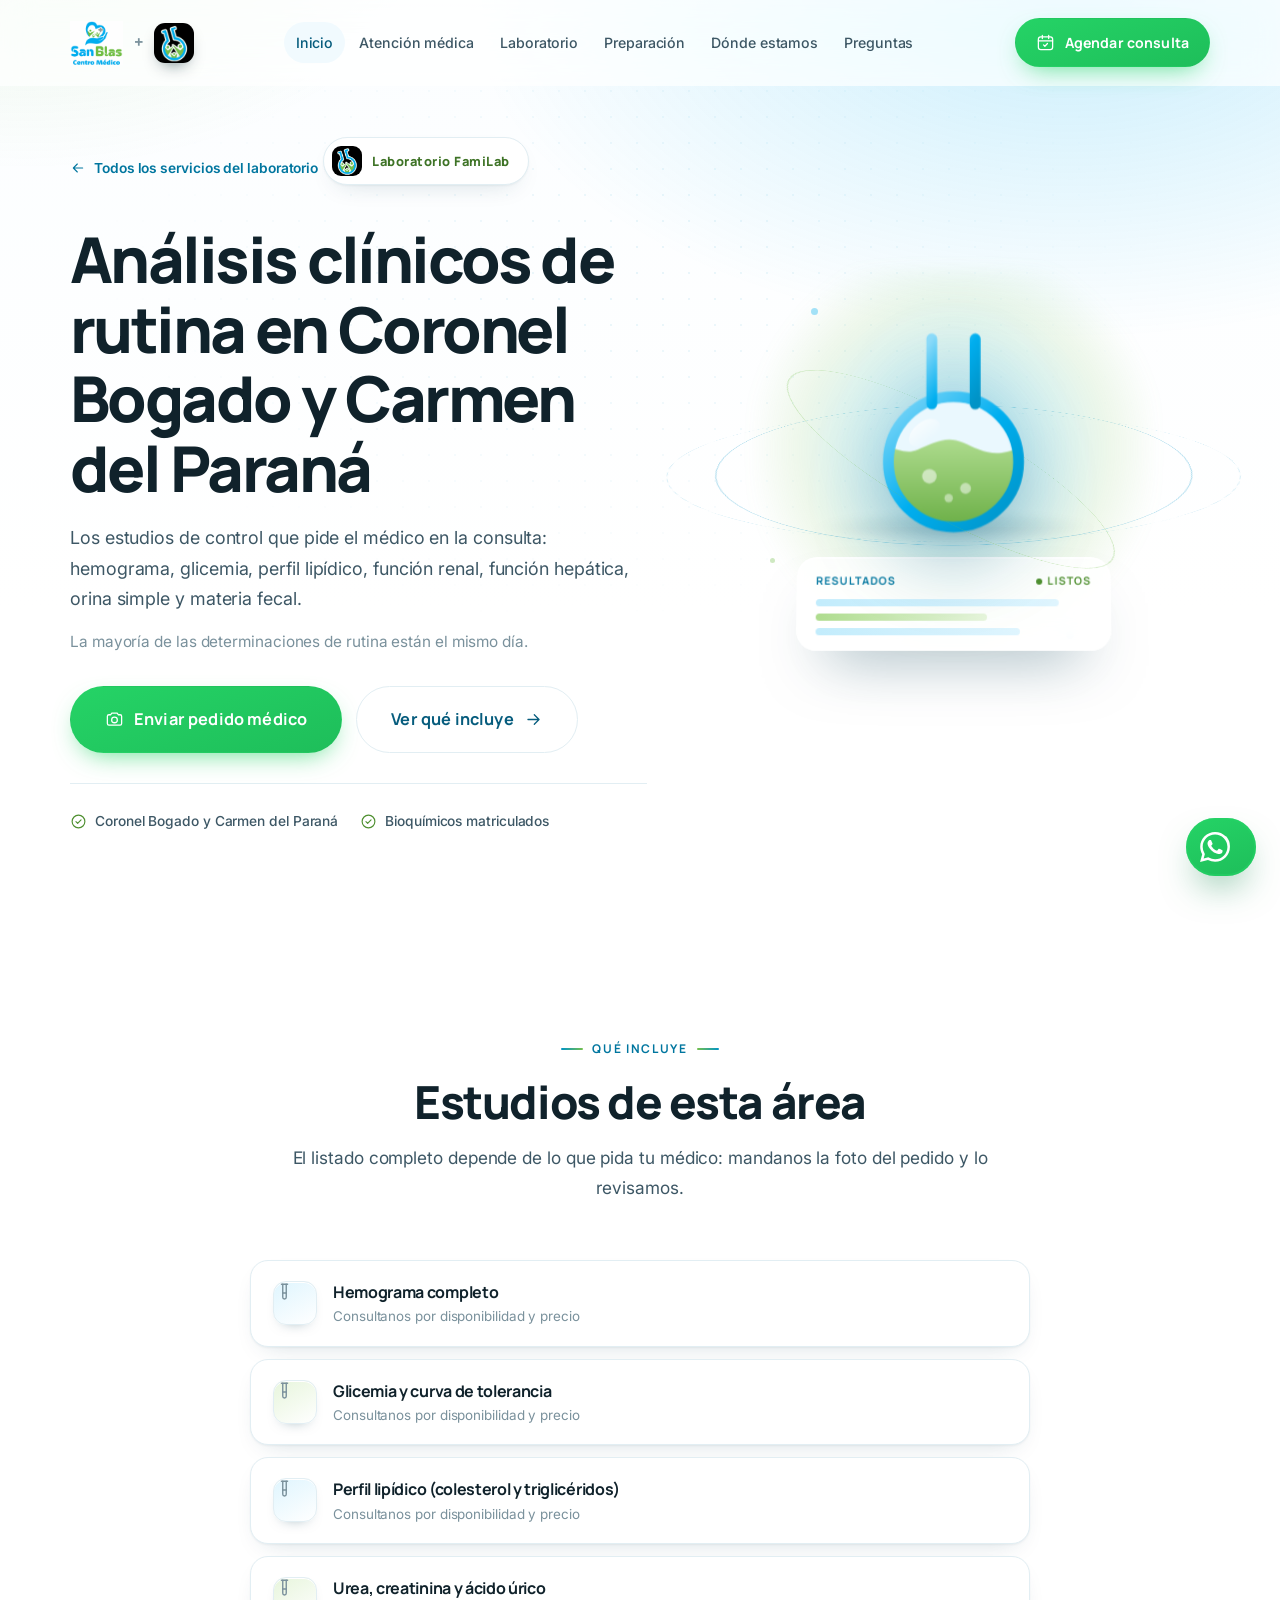
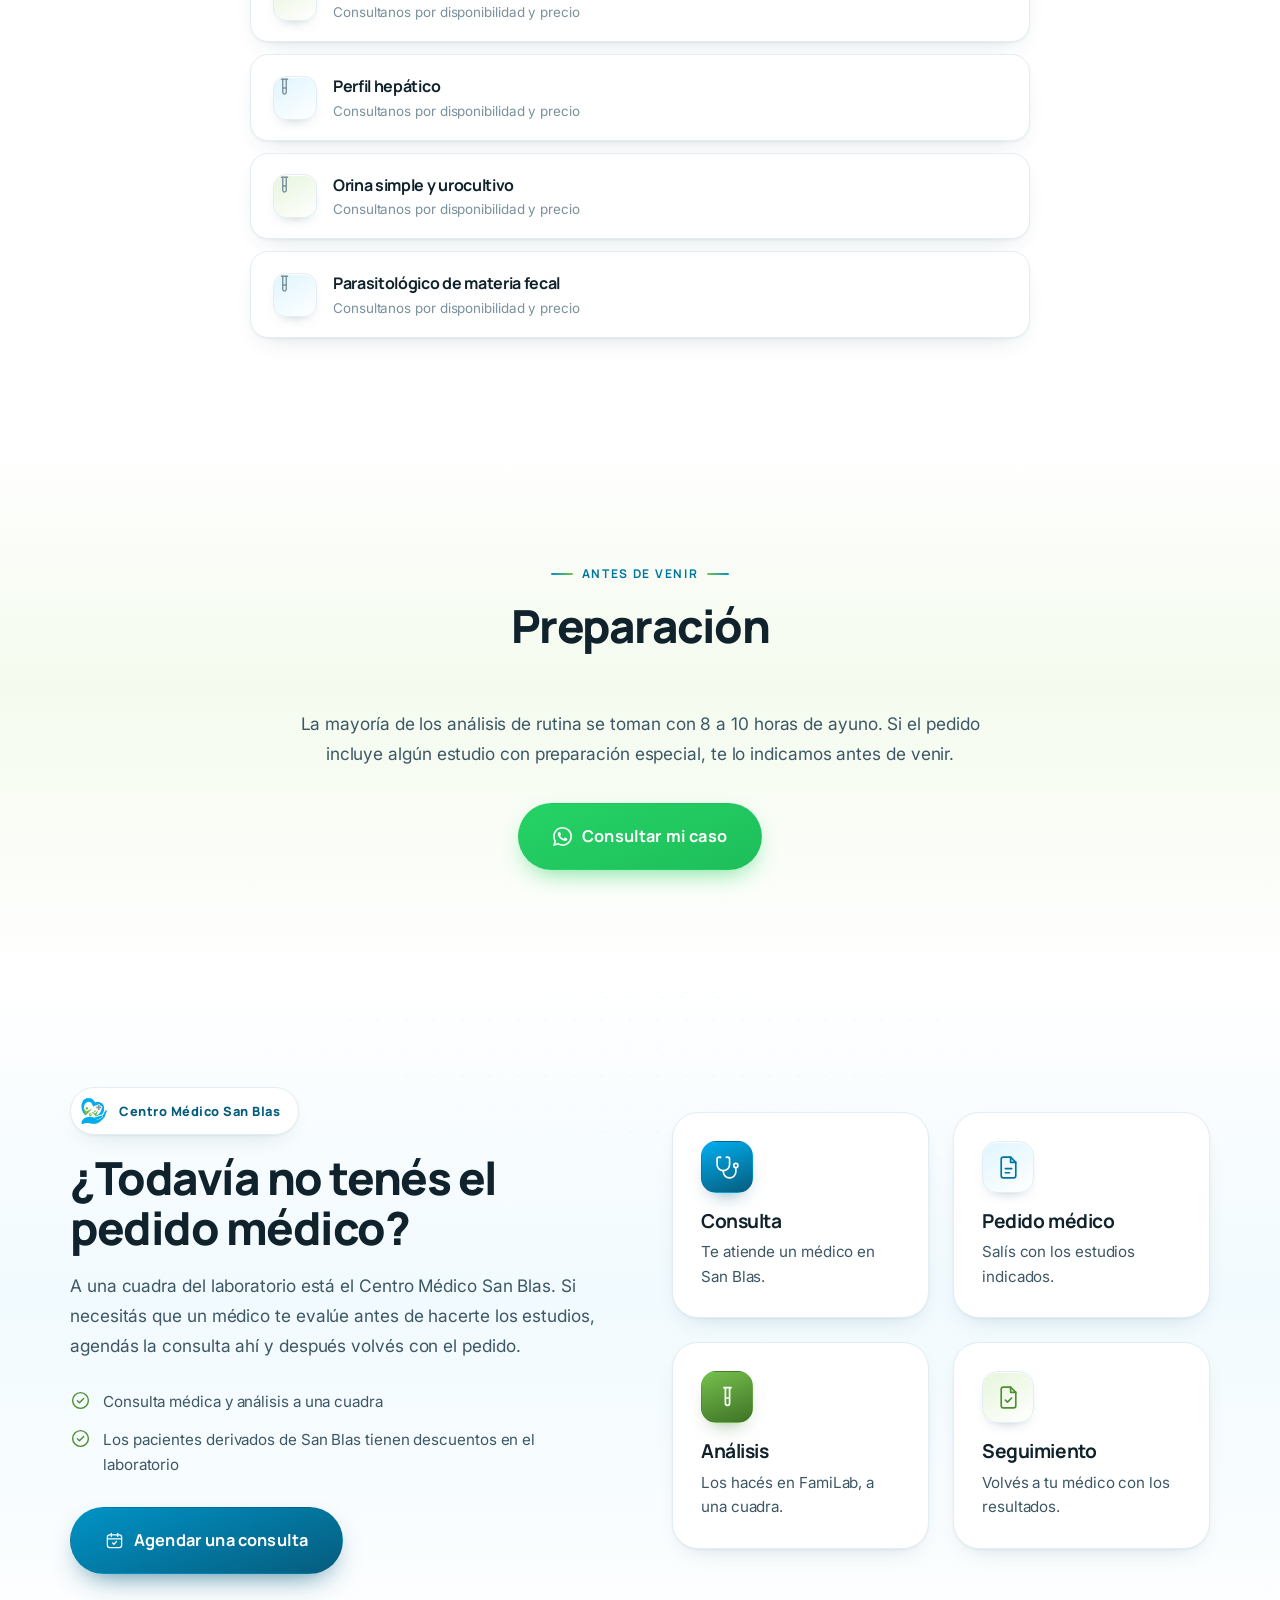
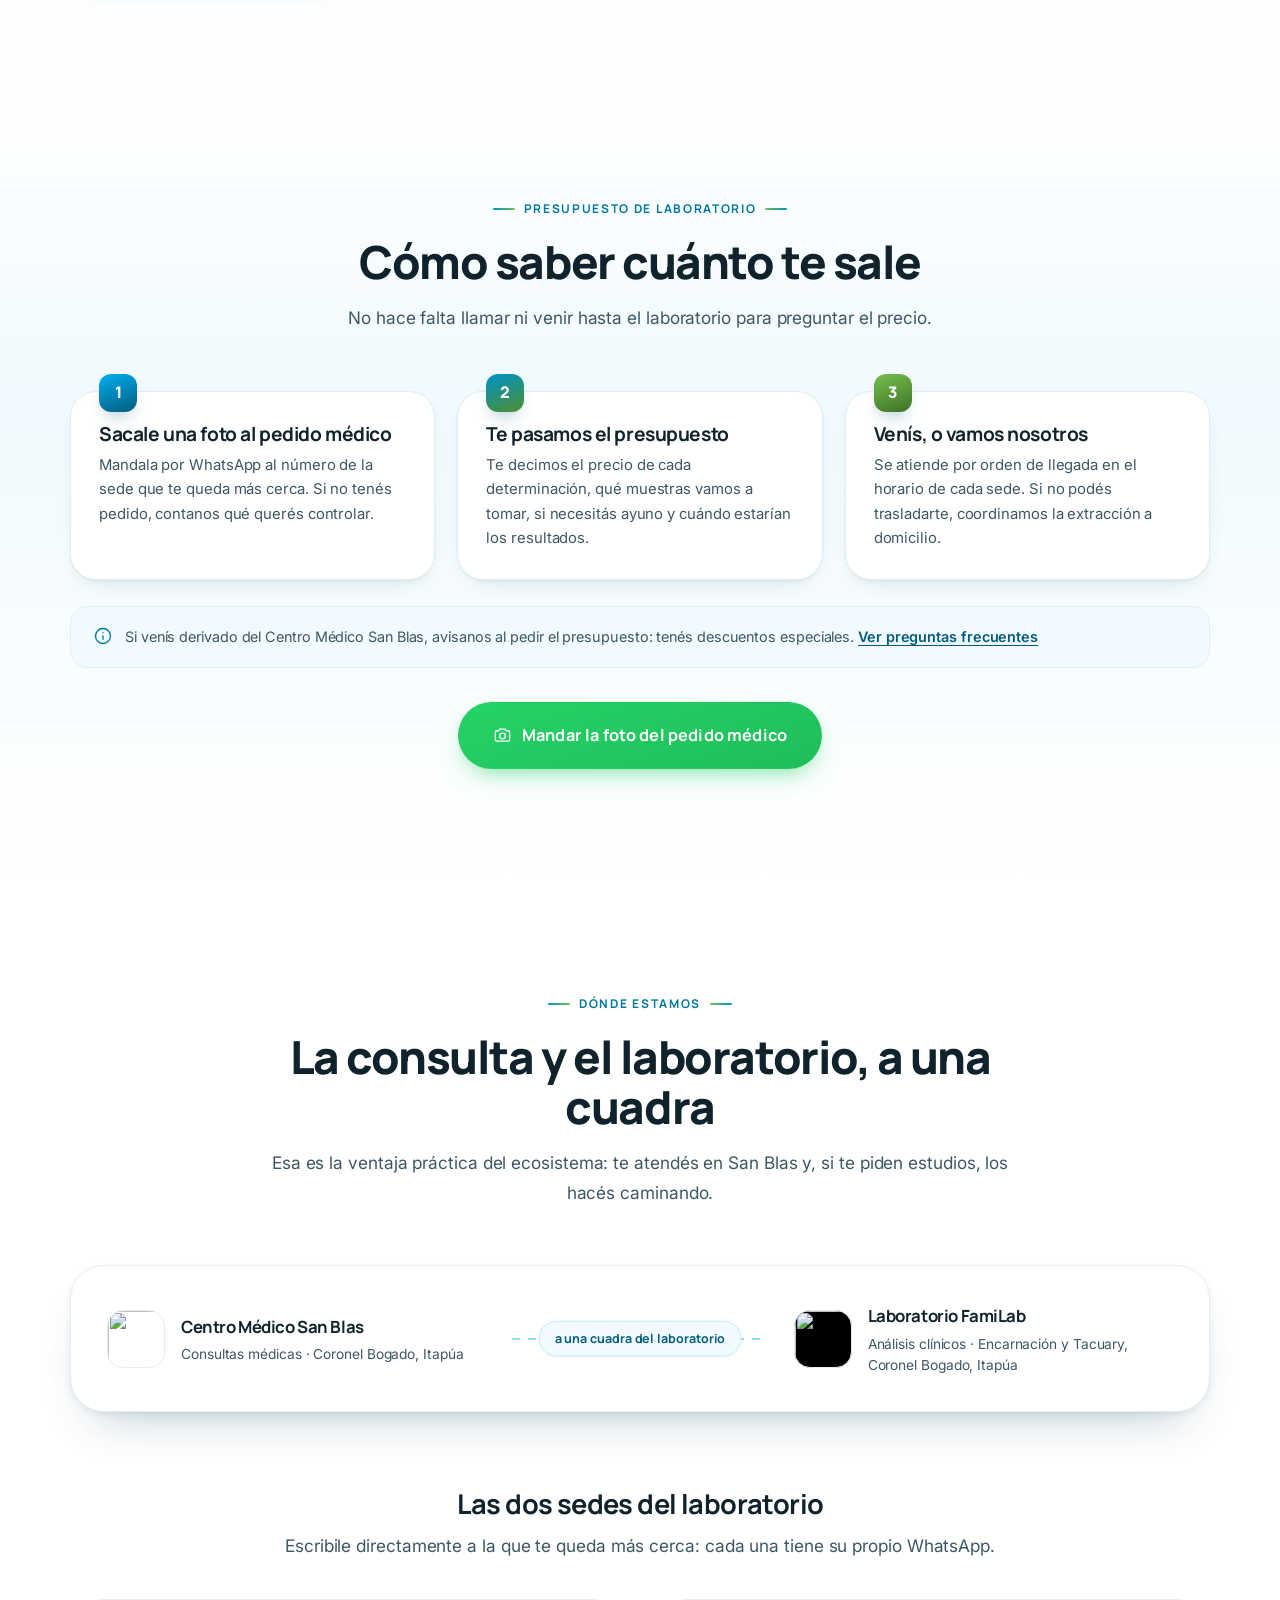
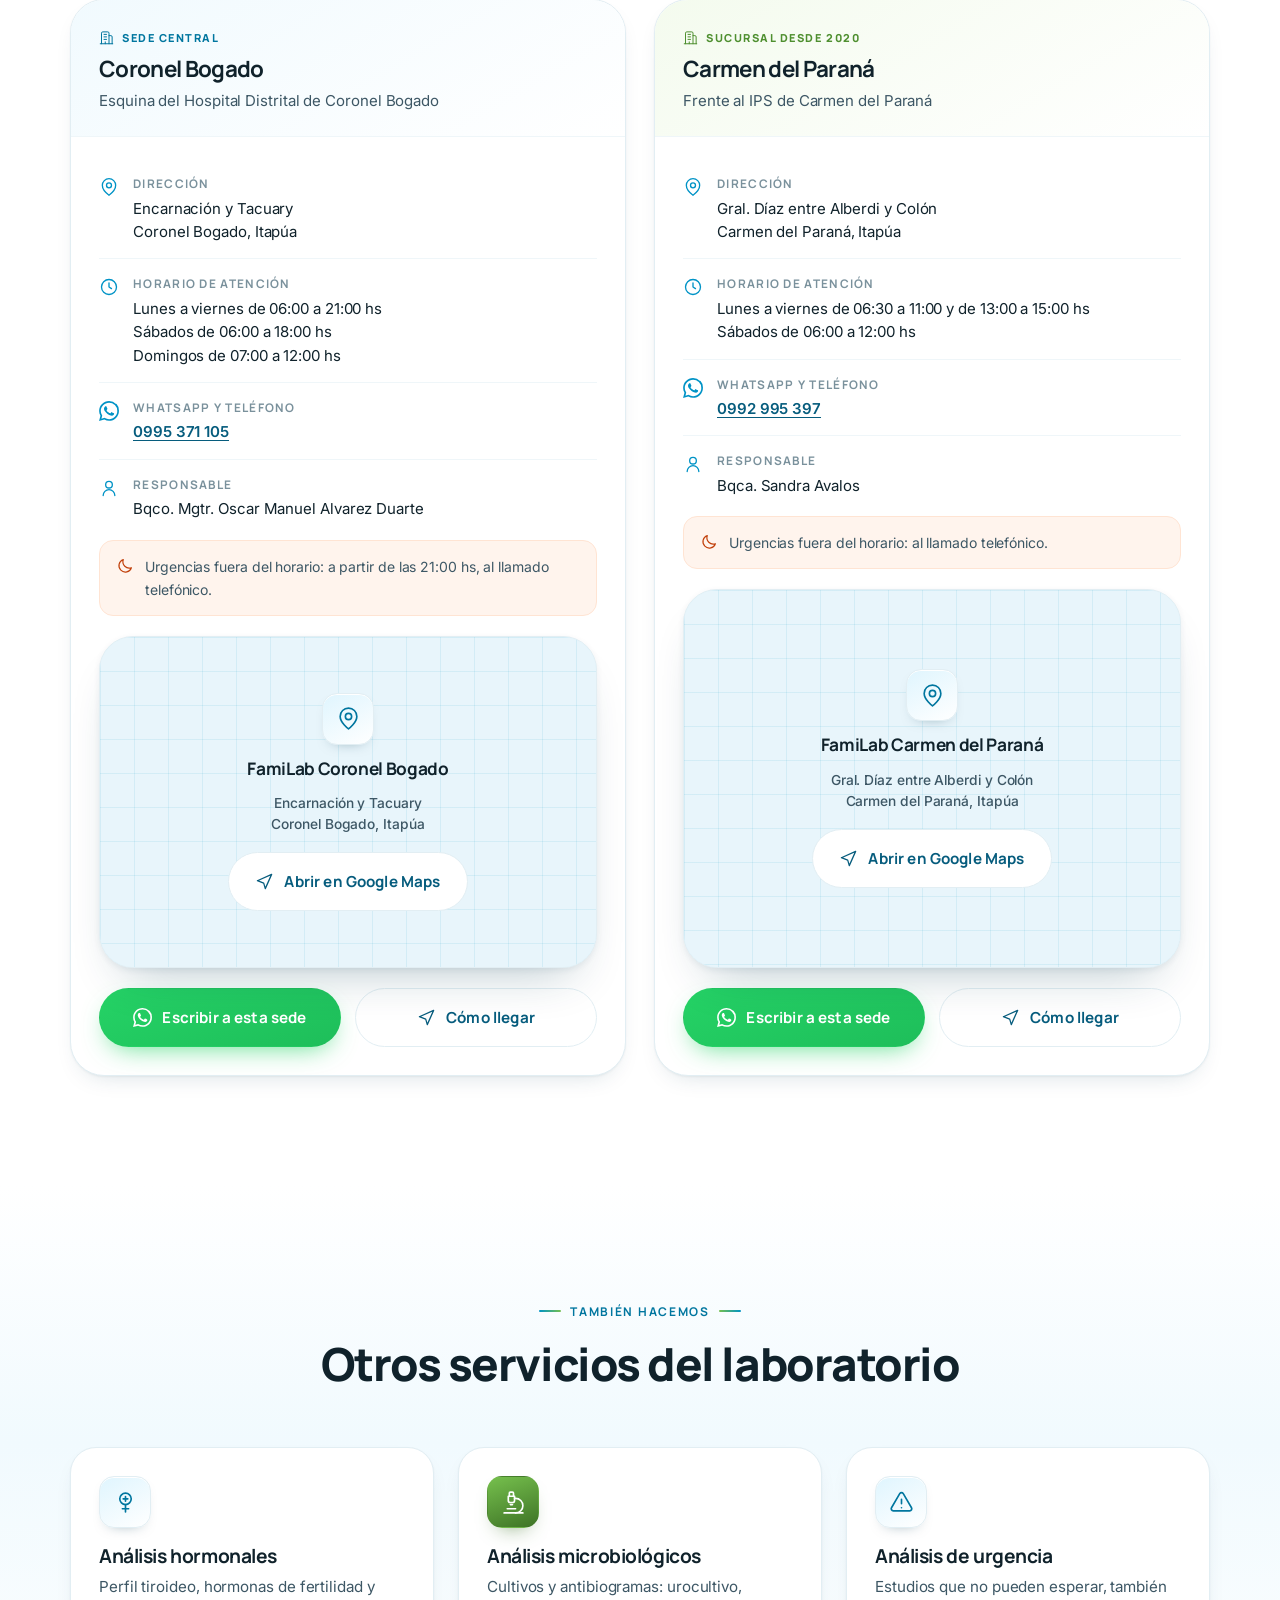
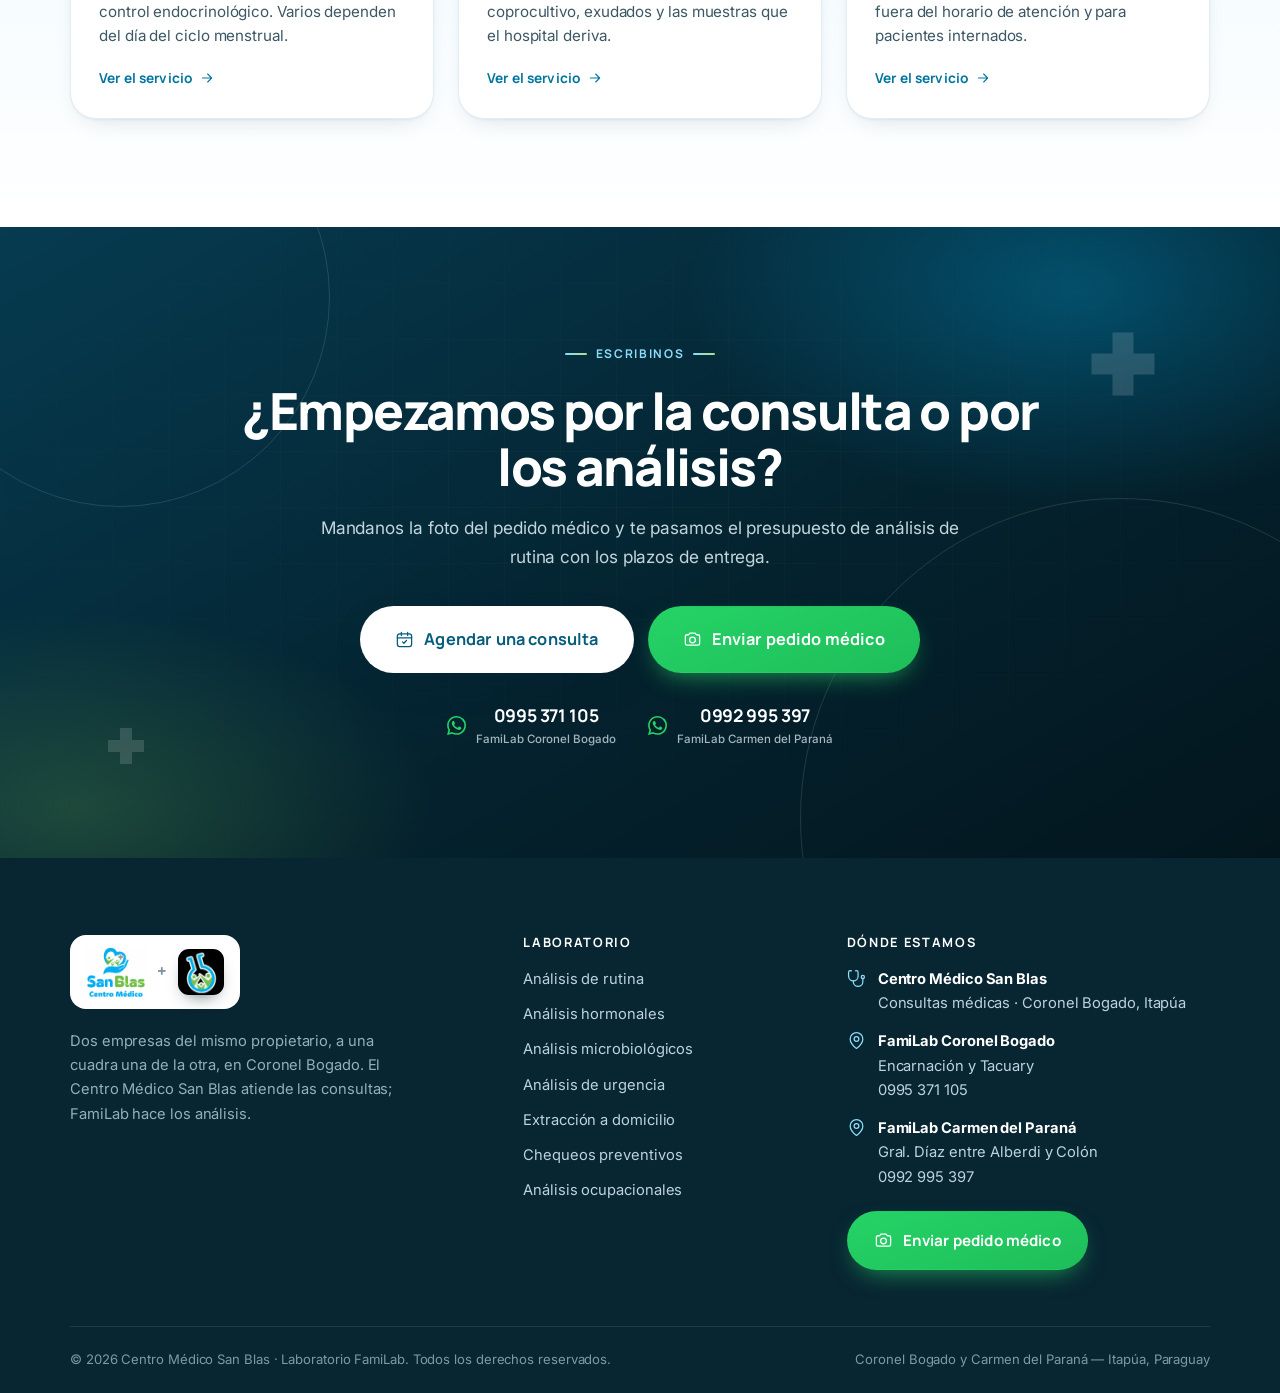
==== commit 9f1e4971: "Convierte la página en el ecosistema San Blas + FamiLab El documento de orientación pide dejar de tr" ====
--- a/servicios/analisis-de-rutina/index.html
+++ b/servicios/analisis-de-rutina/index.html
@@ -10,13 +10,13 @@
 <link rel="canonical" href="https://familab.com.py/servicios/analisis-de-rutina/">
 <meta property="og:type" content="website">
 <meta property="og:locale" content="es_PY">
-<meta property="og:site_name" content="Laboratorio FamiLab">
+<meta property="og:site_name" content="Centro Médico San Blas + FamiLab">
 <meta property="og:title" content="Análisis de rutina | Laboratorio FamiLab">
 <meta property="og:description" content="Los estudios de control que pide el médico en la consulta: hemograma, glicemia, perfil lipídico, función renal, función hepática, orina simple y materia fecal. Mandá la foto de tu pedido médico por WhatsApp y te pasamos el presupuesto. FamiLab, Coronel Bogado y Carmen del Paraná.">
-<meta property="og:image" content="https://familab.com.py/fotos/logo.png">
+<meta property="og:image" content="https://familab.com.py/fotos/san-blas.png">
 <meta name="twitter:card" content="summary_large_image">
-<link rel="icon" href="data:image/svg+xml,%3Csvg xmlns='http://www.w3.org/2000/svg' viewBox='0 0 32 32'%3E%3Crect width='32' height='32' rx='8' fill='%23000'/%3E%3Cpath d='M13 6v6.5a5.5 5.5 0 1 0 6 0V6' fill='none' stroke='%2300AFF0' stroke-width='2.6' stroke-linecap='round'/%3E%3Cpath d='M11.5 6h9' stroke='%2300AFF0' stroke-width='2.6' stroke-linecap='round'/%3E%3Ccircle cx='16' cy='19' r='4.2' fill='%2376C04D'/%3E%3C/svg%3E">
-<link rel="apple-touch-icon" href="../../fotos/logo-marca.png">
+<link rel="icon" href="data:image/svg+xml,%3Csvg xmlns='http://www.w3.org/2000/svg' viewBox='0 0 32 32'%3E%3Crect width='32' height='32' rx='8' fill='%2300AFF0'/%3E%3Cpath d='M16 25.5C9.5 20.8 5 17.6 5 13.4 5 10 7.6 7.5 10.8 7.5c1.9 0 3.6.9 4.7 2.3l.5.7.5-.7a5.9 5.9 0 0 1 4.7-2.3C24.4 7.5 27 10 27 13.4c0 4.2-4.5 7.4-11 12.1Z' fill='%23fff'/%3E%3C/svg%3E">
+<link rel="apple-touch-icon" href="../../fotos/san-blas-marca.png">
 <link rel="preconnect" href="https://fonts.googleapis.com">
 <link rel="preconnect" href="https://fonts.gstatic.com" crossorigin>
 <link rel="stylesheet" href="https://fonts.googleapis.com/css2?family=Inter:wght@400;500;600&family=Manrope:wght@500;600;700;800&display=swap">
@@ -96,24 +96,24 @@
 
 <header class="hdr" id="hdr">
   <div class="wrap">
-    <a href="../../index.html" class="logo" aria-label="Laboratorio FamiLab — inicio">
-      <img class="logo-mark" src="../../fotos/logo-marca.png" alt="" width="400" height="400" decoding="async">
-      <span class="logo-txt">
-        <b>Fami<i>Lab</i></b>
-        <span>Laboratorio de Análisis Clínicos</span>
+    <a href="../../index.html" class="logo" aria-label="Centro Médico San Blas y Laboratorio FamiLab — inicio">
+      <span class="marca-dual">
+        <img class="m-sb" src="../../fotos/san-blas.png" alt="Centro Médico San Blas" width="560" height="466" decoding="async">
+        <span class="m-mas" aria-hidden="true">+</span>
+        <img class="m-fl" src="../../fotos/logo-marca.png" alt="Laboratorio FamiLab" width="400" height="400" decoding="async">
       </span>
     </a>
     <nav class="nav" id="nav" aria-label="Navegación principal">
       <a href="../../index.html#inicio">Inicio</a>
-      <a href="../../index.html#servicios">Servicios</a>
+      <a href="../../index.html#san-blas">Atención médica</a>
+      <a href="../../index.html#familab">Laboratorio</a>
       <a href="../../index.html#preparacion">Preparación</a>
-      <a href="../../index.html#domicilio">A domicilio</a>
-      <a href="../../index.html#sedes">Sedes</a>
+      <a href="../../index.html#ubicacion">Dónde estamos</a>
       <a href="../../index.html#preguntas">Preguntas</a>
     </nav>
     <div class="hdr-cta">
-      <a class="btn btn--wa" href="https://wa.me/595995371105?text=Hola%2C%20quiero%20un%20presupuesto.%20Les%20mando%20la%20foto%20de%20mi%20pedido%20m%C3%A9dico." target="_blank" rel="noopener">
-        <svg class="ico" aria-hidden="true"><use href="#i-wa"/></svg> Pedir presupuesto
+      <a class="btn btn--wa" href="https://wa.me/595995371105?text=Hola%2C%20quiero%20agendar%20una%20consulta%20en%20el%20Centro%20M%C3%A9dico%20San%20Blas." target="_blank" rel="noopener">
+        <svg class="ico" aria-hidden="true"><use href="#i-calendar"/></svg> Agendar consulta
       </a>
       <button class="burger" id="burger" aria-label="Abrir menú" aria-expanded="false" aria-controls="mnav">
         <svg class="ico" id="burger-i" aria-hidden="true"><use href="#i-menu"/></svg>
@@ -124,13 +124,16 @@
 
 <div class="mnav" id="mnav">
   <a href="../../index.html#inicio">Inicio</a>
-  <a href="../../index.html#servicios">Servicios</a>
+  <a href="../../index.html#san-blas">Atención médica</a>
+  <a href="../../index.html#familab">Laboratorio</a>
   <a href="../../index.html#preparacion">Preparación</a>
-  <a href="../../index.html#domicilio">A domicilio</a>
-  <a href="../../index.html#sedes">Sedes</a>
+  <a href="../../index.html#ubicacion">Dónde estamos</a>
   <a href="../../index.html#preguntas">Preguntas</a>
-  <a class="btn btn--wa btn--block" href="https://wa.me/595995371105?text=Hola%2C%20quiero%20un%20presupuesto.%20Les%20mando%20la%20foto%20de%20mi%20pedido%20m%C3%A9dico." target="_blank" rel="noopener">
-    <svg class="ico" aria-hidden="true"><use href="#i-wa"/></svg> Pedir presupuesto
+  <a class="btn btn--brand btn--block" href="https://wa.me/595995371105?text=Hola%2C%20quiero%20agendar%20una%20consulta%20en%20el%20Centro%20M%C3%A9dico%20San%20Blas." target="_blank" rel="noopener">
+    <svg class="ico" aria-hidden="true"><use href="#i-calendar"/></svg> Agendar consulta
+  </a>
+  <a class="btn btn--wa btn--block" style="margin-top:10px" href="https://wa.me/595995371105?text=Hola%2C%20quiero%20un%20presupuesto.%20Les%20mando%20la%20foto%20de%20mi%20pedido%20m%C3%A9dico." target="_blank" rel="noopener">
+    <svg class="ico" aria-hidden="true"><use href="#i-camera"/></svg> Enviar pedido médico
   </a>
 </div>
 
@@ -139,13 +142,16 @@
 <section class="hero">
   <div class="wrap hero-grid">
     <div class="hero-copy">
-      <a class="volver" href="../../index.html"><svg aria-hidden="true"><use href="#i-arrow"/></svg> Todos los servicios</a>
+      <a class="volver" href="../../index.html#familab"><svg aria-hidden="true"><use href="#i-arrow"/></svg> Todos los servicios del laboratorio</a>
+      <span class="marca-chip marca-chip--fl" data-reveal style="margin-bottom:18px">
+        <img src="../../fotos/logo-marca.png" alt="" width="400" height="400" decoding="async"> Laboratorio FamiLab
+      </span>
       <h1 data-reveal>Análisis clínicos de rutina en Coronel Bogado y Carmen del Paraná</h1>
       <p class="hero-sub" data-reveal style="--d:120ms">Los estudios de control que pide el médico en la consulta: hemograma, glicemia, perfil lipídico, función renal, función hepática, orina simple y materia fecal.</p>
       <p class="hero-note" data-reveal style="--d:180ms">La mayoría de las determinaciones de rutina están el mismo día.</p>
       <div class="btn-row" data-reveal style="--d:240ms">
         <a class="btn btn--wa btn--lg" href="https://wa.me/595995371105?text=Hola%2C%20quiero%20consultar%20por%20an%C3%A1lisis%20de%20rutina.%20Les%20mando%20la%20foto%20del%20pedido%20m%C3%A9dico." target="_blank" rel="noopener">
-          <svg class="ico" aria-hidden="true"><use href="#i-wa"/></svg> Pedir presupuesto
+          <svg class="ico" aria-hidden="true"><use href="#i-camera"/></svg> Enviar pedido médico
         </a>
         <a class="btn btn--ghost btn--lg" href="#incluye">Ver qué incluye <svg class="ico" aria-hidden="true"><use href="#i-arrow"/></svg></a>
       </div>
@@ -155,7 +161,7 @@
       </div>
     </div>
     <div class="scene" aria-hidden="true">
-      <div class="scene-in" id="sceneIn">
+      <div class="scene-in">
         <div class="glow"></div>
         <div class="ring ring--c"></div>
         <div class="ring ring--a"><i></i></div>
@@ -196,7 +202,6 @@
           <i style="width:7px;height:7px;top:16%;left:22%"></i>
           <i style="width:5px;height:5px;top:64%;left:14%;animation-delay:1.6s"></i>
           <i style="width:8px;height:8px;top:78%;left:72%;animation-delay:3.1s"></i>
-          <i style="width:5px;height:5px;top:24%;left:82%;animation-delay:2.2s"></i>
         </div>
       </div>
     </div>
@@ -237,10 +242,42 @@
   </div>
 </section>
 
-<section class="sec sec--alt" id="presupuesto">
+<section class="sec sec--sb">
+  <div class="wrap split">
+    <div data-reveal>
+      <span class="marca-chip marca-chip--sb" style="margin-bottom:18px">
+        <img src="../../fotos/san-blas-marca.png" alt="" width="400" height="400" decoding="async"> Centro Médico San Blas
+      </span>
+      <h2>¿Todavía no tenés el pedido médico?</h2>
+      <p class="lead" style="margin-top:18px">
+        A una cuadra del laboratorio está el Centro Médico San Blas. Si necesitás que un médico te evalúe
+        antes de hacerte los estudios, agendás la consulta ahí y después volvés con el pedido.
+      </p>
+      <ul class="checklist">
+        <li><svg aria-hidden="true"><use href="#i-check-c"/></svg> Consulta médica y análisis a una cuadra</li>
+        <li><svg aria-hidden="true"><use href="#i-check-c"/></svg> Los pacientes derivados de San Blas tienen descuentos en el laboratorio</li>
+      </ul>
+      <div class="btn-row" style="margin-top:30px">
+        <a class="btn btn--brand btn--lg" href="https://wa.me/595995371105?text=Hola%2C%20quiero%20agendar%20una%20consulta%20en%20el%20Centro%20M%C3%A9dico%20San%20Blas." target="_blank" rel="noopener">
+          <svg class="ico" aria-hidden="true"><use href="#i-calendar"/></svg> Agendar una consulta
+        </a>
+      </div>
+    </div>
+    <div data-reveal style="--d:120ms">
+      <div class="grid lab-grid">
+        <div class="card"><span class="itile itile--accent"><svg class="ico" aria-hidden="true"><use href="#i-stetho"/></svg></span><h3>Consulta</h3><p>Te atiende un médico en San Blas.</p></div>
+        <div class="card"><span class="itile"><svg class="ico" aria-hidden="true"><use href="#i-doc"/></svg></span><h3>Pedido médico</h3><p>Salís con los estudios indicados.</p></div>
+        <div class="card"><span class="itile itile--leaf"><svg class="ico" aria-hidden="true"><use href="#i-tube"/></svg></span><h3>Análisis</h3><p>Los hacés en FamiLab, a una cuadra.</p></div>
+        <div class="card"><span class="itile itile--soft"><svg class="ico" aria-hidden="true"><use href="#i-doc-check"/></svg></span><h3>Seguimiento</h3><p>Volvés a tu médico con los resultados.</p></div>
+      </div>
+    </div>
+  </div>
+</section>
+
+<section class="sec sec--sky" id="presupuesto">
   <div class="wrap">
     <div class="sec-head center" data-reveal>
-      <span class="eyebrow">Presupuesto</span>
+      <span class="eyebrow">Presupuesto de laboratorio</span>
       <h2>Cómo saber cuánto te sale</h2>
       <p class="lead" style="margin-top:16px">No hace falta llamar ni venir hasta el laboratorio para preguntar el precio.</p>
     </div>
@@ -260,24 +297,49 @@
     </div>
     <div class="paso-nota" data-reveal>
       <svg aria-hidden="true"><use href="#i-info"/></svg>
-      <span>Los pedidos con muchas determinaciones o con letra difícil de leer los revisa un bioquímico antes de
-      responder: preferimos demorar unos minutos más y no pasarte un presupuesto equivocado.
+      <span>Si venís derivado del Centro Médico San Blas, avisanos al pedir el presupuesto: tenés descuentos especiales.
       <a href="../../index.html#preguntas">Ver preguntas frecuentes</a></span>
     </div>
     <div class="center" style="margin-top:34px" data-reveal>
       <a class="btn btn--wa btn--lg" href="https://wa.me/595995371105?text=Hola%2C%20quiero%20un%20presupuesto.%20Les%20mando%20la%20foto%20de%20mi%20pedido%20m%C3%A9dico." target="_blank" rel="noopener">
-        <svg class="ico" aria-hidden="true"><use href="#i-wa"/></svg> Mandar la foto del pedido médico
+        <svg class="ico" aria-hidden="true"><use href="#i-camera"/></svg> Mandar la foto del pedido médico
       </a>
     </div>
   </div>
 </section>
 
-<section class="sec" id="sedes">
+<section class="sec" id="ubicacion">
   <div class="wrap">
     <div class="sec-head center" data-reveal>
       <span class="eyebrow">Dónde estamos</span>
-      <h2>Dos sedes en Itapúa</h2>
-      <p class="lead" style="margin-top:16px">Escribile directamente a la sede que te queda más cerca: cada una tiene su propio WhatsApp.</p>
+      <h2>La consulta y el laboratorio, a una cuadra</h2>
+      <p class="lead" style="margin-top:16px">Esa es la ventaja práctica del ecosistema: te atendés en San Blas y,
+      si te piden estudios, los hacés caminando.</p>
+    </div>
+
+    <div class="cuadra" data-reveal>
+      <div class="cuadra-punto cuadra-punto--sb">
+        <img src="fotos/san-blas-marca.png" alt="" width="400" height="400" decoding="async">
+        <div>
+          <b>Centro Médico San Blas</b>
+          <span>Consultas médicas · Coronel Bogado, Itapúa</span>
+        </div>
+      </div>
+      <div class="cuadra-linea" aria-hidden="true">
+        <span class="cuadra-dist">a una cuadra del laboratorio</span>
+      </div>
+      <div class="cuadra-punto cuadra-punto--fl">
+        <img src="fotos/logo-marca.png" alt="" width="400" height="400" decoding="async">
+        <div>
+          <b>Laboratorio FamiLab</b>
+          <span>Análisis clínicos · Encarnación y Tacuary, Coronel Bogado, Itapúa</span>
+        </div>
+      </div>
+    </div>
+
+    <div class="sec-head center" data-reveal style="margin-top:clamp(48px,6vw,80px);margin-bottom:clamp(28px,3vw,40px)">
+      <h3 style="font-size:clamp(1.3rem,2.4vw,1.7rem)">Las dos sedes del laboratorio</h3>
+      <p class="lead" style="margin-top:12px">Escribile directamente a la que te queda más cerca: cada una tiene su propio WhatsApp.</p>
     </div>
     <div class="sedes">
       <article class="sede" data-reveal style="--d:0ms">
@@ -388,7 +450,7 @@
   <div class="wrap">
     <div class="sec-head center" data-reveal>
       <span class="eyebrow">También hacemos</span>
-      <h2>Otros servicios</h2>
+      <h2>Otros servicios del laboratorio</h2>
     </div>
     <div class="grid serv-grid">
       <article class="card" data-reveal style="--d:0ms">
@@ -421,22 +483,25 @@
     <svg class="cta-cross" style="width:48px;bottom:14%;left:8%;animation-delay:1.4s" viewBox="0 0 24 24" aria-hidden="true"><use href="#i-cross"/></svg>
   </div>
   <div class="wrap">
-    <span class="eyebrow" data-reveal>Presupuestos</span>
-    <h2 data-reveal style="--d:70ms">¿Tenés el pedido médico a mano?</h2>
+    <span class="eyebrow" data-reveal>Escribinos</span>
+    <h2 data-reveal style="--d:70ms">¿Empezamos por la consulta o por los análisis?</h2>
     <p class="lead" data-reveal style="--d:140ms;color:rgba(232,247,253,.84);max-width:640px;margin-inline:auto">Mandanos la foto del pedido médico y te pasamos el presupuesto de análisis de rutina con los plazos de entrega.</p>
     <div class="btn-row" data-reveal style="--d:210ms">
+      <a class="btn btn--light btn--lg" href="https://wa.me/595995371105?text=Hola%2C%20quiero%20agendar%20una%20consulta%20en%20el%20Centro%20M%C3%A9dico%20San%20Blas." target="_blank" rel="noopener">
+        <svg class="ico" aria-hidden="true"><use href="#i-calendar"/></svg> Agendar una consulta
+      </a>
       <a class="btn btn--wa btn--lg" href="https://wa.me/595995371105?text=Hola%2C%20quiero%20un%20presupuesto.%20Les%20mando%20la%20foto%20de%20mi%20pedido%20m%C3%A9dico." target="_blank" rel="noopener">
-        <svg class="ico" aria-hidden="true"><use href="#i-wa"/></svg> Mandar la foto por WhatsApp
+        <svg class="ico" aria-hidden="true"><use href="#i-camera"/></svg> Enviar pedido médico
       </a>
     </div>
     <div class="cta-nums" data-reveal style="--d:280ms">
       <a class="cta-num" href="https://wa.me/595995371105?text=Hola%2C%20quiero%20un%20presupuesto.%20Les%20mando%20la%20foto%20de%20mi%20pedido%20m%C3%A9dico." target="_blank" rel="noopener">
         <svg aria-hidden="true"><use href="#i-wa"/></svg>
-        <span>0995 371 105<small>Coronel Bogado</small></span>
+        <span>0995 371 105<small>FamiLab Coronel Bogado</small></span>
       </a>
       <a class="cta-num" href="https://wa.me/595992995397?text=Hola%2C%20quiero%20un%20presupuesto.%20Les%20mando%20la%20foto%20de%20mi%20pedido%20m%C3%A9dico." target="_blank" rel="noopener">
         <svg aria-hidden="true"><use href="#i-wa"/></svg>
-        <span>0992 995 397<small>Carmen del Paraná</small></span>
+        <span>0992 995 397<small>FamiLab Carmen del Paraná</small></span>
       </a>
     </div>
   </div>
@@ -448,14 +513,18 @@
   <div class="wrap">
     <div class="ftr-grid">
       <div>
-        <a href="../../index.html" class="logo-plate" aria-label="Laboratorio FamiLab — inicio">
-          <img src="../../fotos/logo.png" alt="Laboratorio FamiLab" width="560" height="503" decoding="async">
+        <a href="../../index.html" class="logo-plate" aria-label="Centro Médico San Blas y Laboratorio FamiLab — inicio">
+          <span class="marca-dual marca-dual--ftr">
+        <img class="m-sb" src="../../fotos/san-blas.png" alt="Centro Médico San Blas" width="560" height="466" decoding="async">
+        <span class="m-mas" aria-hidden="true">+</span>
+        <img class="m-fl" src="../../fotos/logo-marca.png" alt="Laboratorio FamiLab" width="400" height="400" decoding="async">
+      </span>
         </a>
-        <p class="ftr-claim">Laboratorio de análisis clínicos con 10 años de trayectoria en Coronel Bogado
-        y Carmen del Paraná. Urgencias, extracción a domicilio y convenios con seguros médicos.</p>
+        <p class="ftr-claim">Dos empresas del mismo propietario, a una cuadra una de la otra, en Coronel Bogado.
+        El Centro Médico San Blas atiende las consultas; FamiLab hace los análisis.</p>
       </div>
       <div>
-        <h4>Servicios</h4>
+        <h4>Laboratorio</h4>
         <ul>
           <li><a href="../../servicios/analisis-de-rutina/index.html">Análisis de rutina</a></li>
           <li><a href="../../servicios/analisis-hormonales/index.html">Análisis hormonales</a></li>
@@ -467,79 +536,99 @@
         </ul>
       </div>
       <div>
-        <h4>Sedes</h4>
+        <h4>Dónde estamos</h4>
         <div class="ftr-contact">
-          <div><svg aria-hidden="true"><use href="#i-pin"/></svg><span><b style="color:#fff">Coronel Bogado</b><br>Encarnación y Tacuary<br>
+          <div><svg aria-hidden="true"><use href="#i-stetho"/></svg><span><b style="color:#fff">Centro Médico San Blas</b><br>
+            Consultas médicas · Coronel Bogado, Itapúa</span></div>
+          <div><svg aria-hidden="true"><use href="#i-pin"/></svg><span><b style="color:#fff">FamiLab Coronel Bogado</b><br>Encarnación y Tacuary<br>
             <a href="https://wa.me/595995371105?text=Hola%2C%20quiero%20un%20presupuesto.%20Les%20mando%20la%20foto%20de%20mi%20pedido%20m%C3%A9dico." target="_blank" rel="noopener">0995 371 105</a></span></div>
-          <div><svg aria-hidden="true"><use href="#i-pin"/></svg><span><b style="color:#fff">Carmen del Paraná</b><br>Gral. Díaz entre Alberdi y Colón<br>
+          <div><svg aria-hidden="true"><use href="#i-pin"/></svg><span><b style="color:#fff">FamiLab Carmen del Paraná</b><br>Gral. Díaz entre Alberdi y Colón<br>
             <a href="https://wa.me/595992995397?text=Hola%2C%20quiero%20un%20presupuesto.%20Les%20mando%20la%20foto%20de%20mi%20pedido%20m%C3%A9dico." target="_blank" rel="noopener">0992 995 397</a></span></div>
         </div>
         <a class="btn btn--wa" style="margin-top:22px" href="https://wa.me/595995371105?text=Hola%2C%20quiero%20un%20presupuesto.%20Les%20mando%20la%20foto%20de%20mi%20pedido%20m%C3%A9dico." target="_blank" rel="noopener">
-          <svg class="ico" aria-hidden="true"><use href="#i-wa"/></svg> Pedir presupuesto
+          <svg class="ico" aria-hidden="true"><use href="#i-camera"/></svg> Enviar pedido médico
         </a>
       </div>
     </div>
     <div class="ftr-bottom">
-      <span>© 2026 Laboratorio FamiLab. Todos los derechos reservados.</span>
+      <span>© 2026 Centro Médico San Blas · Laboratorio FamiLab. Todos los derechos reservados.</span>
       <span>Coronel Bogado y Carmen del Paraná — Itapúa, Paraguay</span>
     </div>
   </div>
 </footer>
 
-<a class="wa-float" href="https://wa.me/595995371105?text=Hola%2C%20quiero%20un%20presupuesto.%20Les%20mando%20la%20foto%20de%20mi%20pedido%20m%C3%A9dico." target="_blank" rel="noopener" aria-label="Pedir presupuesto por WhatsApp">
+<a class="wa-float" href="https://wa.me/595995371105?text=Hola%2C%20quiero%20un%20presupuesto.%20Les%20mando%20la%20foto%20de%20mi%20pedido%20m%C3%A9dico." target="_blank" rel="noopener" aria-label="Escribir por WhatsApp">
   <svg aria-hidden="true"><use href="#i-wa"/></svg>
-  <span class="lbl">Pedí tu presupuesto</span>
+  <span class="lbl">Escribinos por WhatsApp</span>
 </a>
 
 <div class="wa-bar">
-  <a class="btn btn--wa btn--lg btn--block" href="https://wa.me/595995371105?text=Hola%2C%20quiero%20un%20presupuesto.%20Les%20mando%20la%20foto%20de%20mi%20pedido%20m%C3%A9dico." target="_blank" rel="noopener">
-    <svg class="ico" aria-hidden="true"><use href="#i-wa"/></svg> Pedir presupuesto por WhatsApp
+  <a class="btn btn--brand btn--block" href="https://wa.me/595995371105?text=Hola%2C%20quiero%20agendar%20una%20consulta%20en%20el%20Centro%20M%C3%A9dico%20San%20Blas." target="_blank" rel="noopener">
+    <svg class="ico" aria-hidden="true"><use href="#i-calendar"/></svg> Agendar consulta
+  </a>
+  <a class="btn btn--wa btn--block" href="https://wa.me/595995371105?text=Hola%2C%20quiero%20un%20presupuesto.%20Les%20mando%20la%20foto%20de%20mi%20pedido%20m%C3%A9dico." target="_blank" rel="noopener">
+    <svg class="ico" aria-hidden="true"><use href="#i-camera"/></svg> Enviar pedido
   </a>
 </div>
 
 <script type="application/ld+json">
 {
   "@context":"https://schema.org",
-  "@type":"MedicalBusiness",
-  "name":"Laboratorio FamiLab",
-  "description":"Laboratorio de análisis clínicos en Coronel Bogado y Carmen del Paraná, Itapúa. Análisis de rutina, hormonales, microbiológicos, urgencias y extracción de muestras a domicilio.",
-  "url":"https://familab.com.py/",
-  "logo":"https://familab.com.py/fotos/logo.png",
-  "foundingDate":"2016",
-  "areaServed":["Coronel Bogado","Carmen del Paraná","Itapúa, Paraguay"],
-  "telephone":"+595995371105",
-  "department":[
+  "@graph":[
     {
       "@type":"MedicalClinic",
-      "name":"Laboratorio FamiLab — Coronel Bogado",
-      "address":{"@type":"PostalAddress","streetAddress":"Encarnación y Tacuary","addressLocality":"Coronel Bogado","addressRegion":"Itapúa","postalCode":"070803","addressCountry":"PY"},
-      "geo":{"@type":"GeoCoordinates","latitude":-27.169587,"longitude":-56.233484},"telephone":"+595995371105",
-      "openingHoursSpecification":[
-        {"@type":"OpeningHoursSpecification","dayOfWeek":["Monday","Tuesday","Wednesday","Thursday","Friday"],"opens":"06:00","closes":"21:00"},
-        {"@type":"OpeningHoursSpecification","dayOfWeek":"Saturday","opens":"06:00","closes":"18:00"},
-        {"@type":"OpeningHoursSpecification","dayOfWeek":"Sunday","opens":"07:00","closes":"12:00"}
-      ]
+      "@id":"https://familab.com.py/#san-blas",
+      "name":"Centro Médico San Blas",
+      "description":"Centro médico en Coronel Bogado, Itapúa. Consultas médicas, especialidades y seguimiento, con laboratorio de análisis clínicos a una cuadra.",
+      "url":"https://familab.com.py/",
+      "logo":"https://familab.com.py/fotos/san-blas.png",
+      "address":{"@type":"PostalAddress","addressLocality":"Coronel Bogado","addressRegion":"Itapúa","addressCountry":"PY"},
+      "areaServed":["Coronel Bogado","Itapúa, Paraguay"]
     },
     {
-      "@type":"MedicalClinic",
-      "name":"Laboratorio FamiLab — Carmen del Paraná",
-      "address":{"@type":"PostalAddress","streetAddress":"Gral. Díaz entre Alberdi y Colón","addressLocality":"Carmen del Paraná","addressRegion":"Itapúa","postalCode":"070701","addressCountry":"PY"},
-      "telephone":"+595992995397",
-      "openingHoursSpecification":[
-        {"@type":"OpeningHoursSpecification","dayOfWeek":["Monday","Tuesday","Wednesday","Thursday","Friday"],"opens":"06:30","closes":"11:00"},
-        {"@type":"OpeningHoursSpecification","dayOfWeek":["Monday","Tuesday","Wednesday","Thursday","Friday"],"opens":"13:00","closes":"15:00"},
-        {"@type":"OpeningHoursSpecification","dayOfWeek":"Saturday","opens":"06:00","closes":"12:00"}
+      "@type":"MedicalBusiness",
+      "@id":"https://familab.com.py/#familab",
+      "name":"Laboratorio FamiLab",
+      "description":"Laboratorio de análisis clínicos en Coronel Bogado y Carmen del Paraná, Itapúa. Análisis de rutina, hormonales, microbiológicos, urgencias y extracción de muestras a domicilio.",
+      "url":"https://familab.com.py/",
+      "logo":"https://familab.com.py/fotos/logo.png",
+      "foundingDate":"2016",
+      "areaServed":["Coronel Bogado","Carmen del Paraná","Itapúa, Paraguay"],
+      "telephone":"+595995371105",
+      "department":[
+        {
+        "@type":"MedicalClinic",
+        "name":"Laboratorio FamiLab — Coronel Bogado",
+        "address":{"@type":"PostalAddress","streetAddress":"Encarnación y Tacuary","addressLocality":"Coronel Bogado","addressRegion":"Itapúa","postalCode":"070803","addressCountry":"PY"},
+        "geo":{"@type":"GeoCoordinates","latitude":-27.169587,"longitude":-56.233484},"telephone":"+595995371105",
+        "openingHoursSpecification":[
+          {"@type":"OpeningHoursSpecification","dayOfWeek":["Monday","Tuesday","Wednesday","Thursday","Friday"],"opens":"06:00","closes":"21:00"},
+          {"@type":"OpeningHoursSpecification","dayOfWeek":"Saturday","opens":"06:00","closes":"18:00"},
+          {"@type":"OpeningHoursSpecification","dayOfWeek":"Sunday","opens":"07:00","closes":"12:00"}
+        ]
+      },
+      {
+        "@type":"MedicalClinic",
+        "name":"Laboratorio FamiLab — Carmen del Paraná",
+        "address":{"@type":"PostalAddress","streetAddress":"Gral. Díaz entre Alberdi y Colón","addressLocality":"Carmen del Paraná","addressRegion":"Itapúa","postalCode":"070701","addressCountry":"PY"},
+        "telephone":"+595992995397",
+        "openingHoursSpecification":[
+          {"@type":"OpeningHoursSpecification","dayOfWeek":["Monday","Tuesday","Wednesday","Thursday","Friday"],"opens":"06:30","closes":"11:00"},
+          {"@type":"OpeningHoursSpecification","dayOfWeek":["Monday","Tuesday","Wednesday","Thursday","Friday"],"opens":"13:00","closes":"15:00"},
+          {"@type":"OpeningHoursSpecification","dayOfWeek":"Saturday","opens":"06:00","closes":"12:00"}
+        ]
+      }
+      ],
+      "availableService":[
+        {"@type":"MedicalTest","name":"Análisis de rutina"},
+        {"@type":"MedicalTest","name":"Análisis hormonales"},
+        {"@type":"MedicalTest","name":"Análisis microbiológicos"},
+        {"@type":"MedicalTest","name":"Análisis de urgencia"},
+        {"@type":"MedicalTest","name":"Extracción a domicilio"},
+        {"@type":"MedicalTest","name":"Chequeos preventivos"},
+        {"@type":"MedicalTest","name":"Análisis ocupacionales"}
       ]
     }
-  ],
-  "availableService":[
-      {"@type":"MedicalTest","name":"Análisis de rutina"},
-      {"@type":"MedicalTest","name":"Análisis hormonales"},
-      {"@type":"MedicalTest","name":"Análisis microbiológicos"},
-      {"@type":"MedicalTest","name":"Análisis de urgencia"},
-      {"@type":"MedicalTest","name":"Extracción a domicilio"},
-      {"@type":"MedicalTest","name":"Chequeos preventivos"},
-      {"@type":"MedicalTest","name":"Análisis ocupacionales"}
   ]
 }
 </script>
--- a/assets/estilos.css
+++ b/assets/estilos.css
@@ -632,3 +632,183 @@
   [data-reveal]{opacity:1; transform:none}
 }
 @media print{.hdr,.wa-float,.wa-bar,.mnav{display:none!important}}
+
+/* ============================================================
+   ECOSISTEMA SAN BLAS + FAMILAB
+   Dos marcas conectadas. Ninguna absorbe a la otra: San Blas
+   lidera en cian sólido, FamiLab en franjas oscuras y verde.
+   ============================================================ */
+
+/* --- marca dual del header y del footer --- */
+.marca-dual{display:flex; align-items:center; gap:11px}
+.marca-dual .m-sb{height:44px; width:auto; transition:height .35s var(--ease)}
+.marca-dual .m-fl{height:40px; width:40px; border-radius:11px; background:#000; object-fit:cover;
+  box-shadow:0 8px 18px -10px rgba(4,34,46,.9); transition:height .35s var(--ease), width .35s var(--ease)}
+.marca-dual .m-mas{font-family:Manrope,sans-serif; font-weight:800; font-size:1.05rem; color:var(--muted); line-height:1}
+.hdr.stuck .marca-dual .m-sb{height:36px}
+.hdr.stuck .marca-dual .m-fl{height:33px; width:33px}
+.logo:hover .marca-dual .m-fl{transform:rotate(-6deg) scale(1.05)}
+.marca-dual--ftr{background:#fff; padding:12px 16px; border-radius:16px}
+.marca-dual--ftr .m-sb{height:50px}
+.marca-dual--ftr .m-fl{height:46px; width:46px}
+.ftr .logo-plate{background:none; padding:0; box-shadow:none}
+
+/* --- chip de marca dentro de una sección --- */
+.marca-chip{
+  display:inline-flex; align-items:center; gap:10px; padding:8px 18px 8px 8px; border-radius:999px;
+  font-family:Manrope,sans-serif; font-weight:800; font-size:.8rem; letter-spacing:.04em;
+  margin-bottom:18px; border:1px solid var(--line); background:#fff; box-shadow:var(--sh-1);
+}
+.marca-chip img{width:30px; height:30px; border-radius:9px; object-fit:cover; flex:none}
+.marca-chip--sb{color:var(--cy-800)}
+.marca-chip--sb img{background:#fff}
+.marca-chip--fl{color:var(--gr-800)}
+.marca-chip--fl img{background:#000}
+.dark .marca-chip{background:rgba(255,255,255,.1); border-color:rgba(255,255,255,.2); color:#fff}
+
+/* --- sección con identidad San Blas --- */
+.sec--sb{background:linear-gradient(180deg,#fff 0%,var(--cy-50) 45%,#fff 100%); position:relative}
+.sec--sb::before{
+  content:""; position:absolute; inset:0; pointer-events:none; opacity:.4;
+  background-image:radial-gradient(rgba(0,147,198,.15) 1px, transparent 1px); background-size:28px 28px;
+  -webkit-mask-image:radial-gradient(70% 60% at 50% 0%, #000, transparent 75%);
+  mask-image:radial-gradient(70% 60% at 50% 0%, #000, transparent 75%);
+}
+.sec--sb .wrap{position:relative; z-index:1}
+
+/* --- los dos recorridos --- */
+.rutas{display:grid; grid-template-columns:1fr 1fr; gap:clamp(18px,2.6vw,30px)}
+.ruta{
+  position:relative; background:#fff; border:1px solid var(--line); border-radius:var(--r-xl);
+  padding:clamp(26px,3vw,38px); box-shadow:var(--sh-1); display:flex; flex-direction:column;
+  overflow:hidden; transition:transform .4s var(--ease), box-shadow .4s, border-color .3s;
+}
+.ruta::before{content:""; position:absolute; inset:0 0 auto 0; height:5px}
+.ruta--consulta::before{background:linear-gradient(90deg,var(--cy-500),var(--cy-800))}
+.ruta--analisis::before{background:linear-gradient(90deg,var(--gr-500),var(--gr-800))}
+.ruta:hover{transform:translateY(-6px); box-shadow:var(--sh-2)}
+.ruta--consulta:hover{border-color:var(--cy-200)}
+.ruta--analisis:hover{border-color:var(--gr-300)}
+.ruta-marca{
+  display:inline-flex; align-items:center; gap:8px; font-family:Manrope,sans-serif; font-weight:800;
+  font-size:11.5px; letter-spacing:.13em; text-transform:uppercase; margin-bottom:16px;
+}
+.ruta-marca svg{width:17px; height:17px}
+.ruta--consulta .ruta-marca{color:var(--cy-700)}
+.ruta--analisis .ruta-marca{color:var(--gr-700)}
+.ruta h3{font-size:clamp(1.3rem,2.2vw,1.65rem); letter-spacing:-.03em}
+.ruta>p{margin-top:12px; color:var(--ink-soft); font-size:.97rem; line-height:1.68}
+.ruta-pasos{list-style:none; padding:0; margin:24px 0 28px; display:grid; gap:12px; flex:1}
+.ruta-pasos li{display:flex; align-items:flex-start; gap:12px; font-size:.93rem; color:var(--ink); line-height:1.5}
+.ruta-pasos li span{
+  width:25px; height:25px; border-radius:8px; flex:none; display:grid; place-items:center;
+  font-family:Manrope,sans-serif; font-weight:800; font-size:.76rem; color:#fff; margin-top:1px;
+}
+.ruta--consulta .ruta-pasos li span{background:linear-gradient(150deg,var(--cy-500),var(--cy-800))}
+.ruta--analisis .ruta-pasos li span{background:linear-gradient(150deg,var(--gr-500),var(--gr-800))}
+.ruta-alt{
+  display:inline-flex; align-items:center; gap:7px; margin-top:16px; justify-content:center;
+  font-family:Manrope,sans-serif; font-weight:700; font-size:.85rem; color:var(--ink-soft);
+}
+.ruta-alt svg{width:15px; height:15px; transition:transform .3s var(--ease)}
+.ruta:hover .ruta-alt svg{transform:translateX(4px)}
+.ruta-alt:hover{color:var(--cy-800)}
+
+/* --- estado vacío: San Blas sin datos cargados todavía --- */
+.vacio{
+  max-width:720px; margin-inline:auto; text-align:center; padding:clamp(32px,4vw,52px);
+  border-radius:var(--r-xl); background:#fff; border:1px solid var(--line); box-shadow:var(--sh-1);
+}
+.vacio .itile{margin:0 auto 20px}
+.vacio h3{font-size:clamp(1.2rem,2vw,1.5rem)}
+.vacio p{margin-top:12px; color:var(--ink-soft); font-size:.97rem; line-height:1.68}
+
+/* --- el circuito de atención --- */
+.circuito{
+  list-style:none; padding:0; margin:0; display:grid; grid-template-columns:repeat(5,1fr);
+  gap:clamp(10px,1.4vw,18px); position:relative;
+}
+.circ-paso{
+  position:relative; text-align:center; padding:26px 16px 24px; border-radius:var(--r-lg);
+  background:#fff; border:1px solid var(--line); box-shadow:var(--sh-1);
+  transition:transform .4s var(--ease), box-shadow .4s, border-color .3s;
+}
+.circ-paso:hover{transform:translateY(-5px); box-shadow:var(--sh-2)}
+.circ-paso::after{
+  content:""; position:absolute; top:50%; right:calc(-1 * clamp(10px,1.4vw,18px) / 2 - 5px);
+  width:10px; height:10px; border-top:2px solid var(--cy-300); border-right:2px solid var(--cy-300);
+  transform:translateY(-50%) rotate(45deg); z-index:2;
+}
+.circ-paso:last-child::after{display:none}
+.circ-ico{
+  width:52px; height:52px; margin:0 auto 14px; border-radius:16px; display:grid; place-items:center;
+  border:1px solid var(--line); box-shadow:inset 0 1px 0 #fff;
+}
+.circ-paso--sb .circ-ico{background:linear-gradient(150deg,var(--cy-100),#fff); color:var(--cy-700)}
+.circ-paso--fl .circ-ico{background:linear-gradient(150deg,var(--gr-100),#fff); color:var(--gr-700)}
+.circ-paso b{display:block; font-family:Manrope,sans-serif; font-size:1rem; letter-spacing:-.02em}
+.circ-d{display:block; margin-top:7px; font-size:.83rem; color:var(--ink-soft); line-height:1.5}
+.circ-leyenda{display:flex; justify-content:center; flex-wrap:wrap; gap:12px 28px; margin-top:30px;
+  font-size:.86rem; color:var(--ink-soft); font-weight:500}
+.circ-leyenda span{display:inline-flex; align-items:center; gap:9px}
+.circ-leyenda .pt{width:11px; height:11px; border-radius:50%; flex:none}
+.circ-leyenda .pt--sb{background:linear-gradient(150deg,var(--cy-500),var(--cy-800))}
+.circ-leyenda .pt--fl{background:linear-gradient(150deg,var(--gr-500),var(--gr-800))}
+
+/* --- la cuadra que separa a las dos empresas --- */
+.cuadra{
+  display:grid; grid-template-columns:1fr auto 1fr; align-items:center; gap:clamp(12px,2vw,26px);
+  padding:clamp(24px,3vw,36px); border-radius:var(--r-xl); background:#fff;
+  border:1px solid var(--line); box-shadow:var(--sh-2);
+}
+.cuadra-punto{display:flex; align-items:center; gap:16px}
+.cuadra-punto img{width:58px; height:58px; border-radius:16px; flex:none; object-fit:cover; border:1px solid var(--line)}
+.cuadra-punto--fl img{background:#000}
+.cuadra-punto--sb img{background:#fff}
+.cuadra-punto b{display:block; font-family:Manrope,sans-serif; font-size:1.05rem; letter-spacing:-.025em}
+.cuadra-punto span{display:block; margin-top:4px; font-size:.86rem; color:var(--ink-soft); line-height:1.5}
+.cuadra-linea{position:relative; min-width:clamp(150px,20vw,290px); height:2px; border-radius:2px;
+  background:repeating-linear-gradient(90deg,var(--cy-300) 0 8px,transparent 8px 16px)}
+.cuadra-dist{
+  position:absolute; left:50%; top:50%; transform:translate(-50%,-50%); white-space:nowrap;
+  padding:7px 15px; border-radius:999px; background:var(--cy-50); border:1px solid var(--cy-200);
+  font-family:Manrope,sans-serif; font-weight:700; font-size:.78rem; color:var(--cy-800);
+}
+
+/* --- accesos por intención: los de San Blas se distinguen --- */
+.motivo--sb .b{background:var(--cy-100); color:var(--cy-800)}
+.motivo--sb:hover{border-color:var(--cy-300)}
+.motivo--sb:hover .b{background:linear-gradient(150deg,var(--cy-500),var(--cy-800))}
+
+/* --- números sobre franja oscura --- */
+.nums--dark .num-card{background:rgba(255,255,255,.07); border-color:rgba(255,255,255,.16); box-shadow:none}
+.nums--dark .num-card b{background:linear-gradient(120deg,var(--cy-300),var(--gr-300));
+  -webkit-background-clip:text; background-clip:text; color:transparent}
+.nums--dark .num-card span{color:rgba(232,247,253,.78)}
+
+/* --- barra mobile con las dos acciones --- */
+.wa-bar{display:none; gap:10px}
+@media (max-width:760px){
+  .wa-bar{display:flex}
+  .wa-bar .btn{flex:1; min-width:0; padding-inline:14px; font-size:.86rem}
+}
+
+@media (max-width:1080px){
+  .circuito{grid-template-columns:repeat(3,1fr)}
+  .circ-paso:nth-child(3)::after{display:none}
+}
+@media (max-width:900px){
+  .rutas{grid-template-columns:1fr}
+  .cuadra{grid-template-columns:1fr; gap:18px; text-align:left}
+  .cuadra-linea{width:2px; height:56px; min-width:0; justify-self:center;
+    background:repeating-linear-gradient(180deg,var(--cy-300) 0 8px,transparent 8px 16px)}
+}
+@media (max-width:760px){
+  .circuito{grid-template-columns:1fr}
+  .circ-paso{display:flex; align-items:center; gap:16px; text-align:left; padding:18px 20px}
+  .circ-ico{margin:0; width:46px; height:46px}
+  .circ-paso::after{top:auto; bottom:-14px; right:50%; transform:translateX(50%) rotate(135deg)}
+  .marca-dual .m-sb{height:34px}
+  .marca-dual .m-fl{height:32px; width:32px}
+  .marca-dual--ftr{padding:10px 13px}
+}
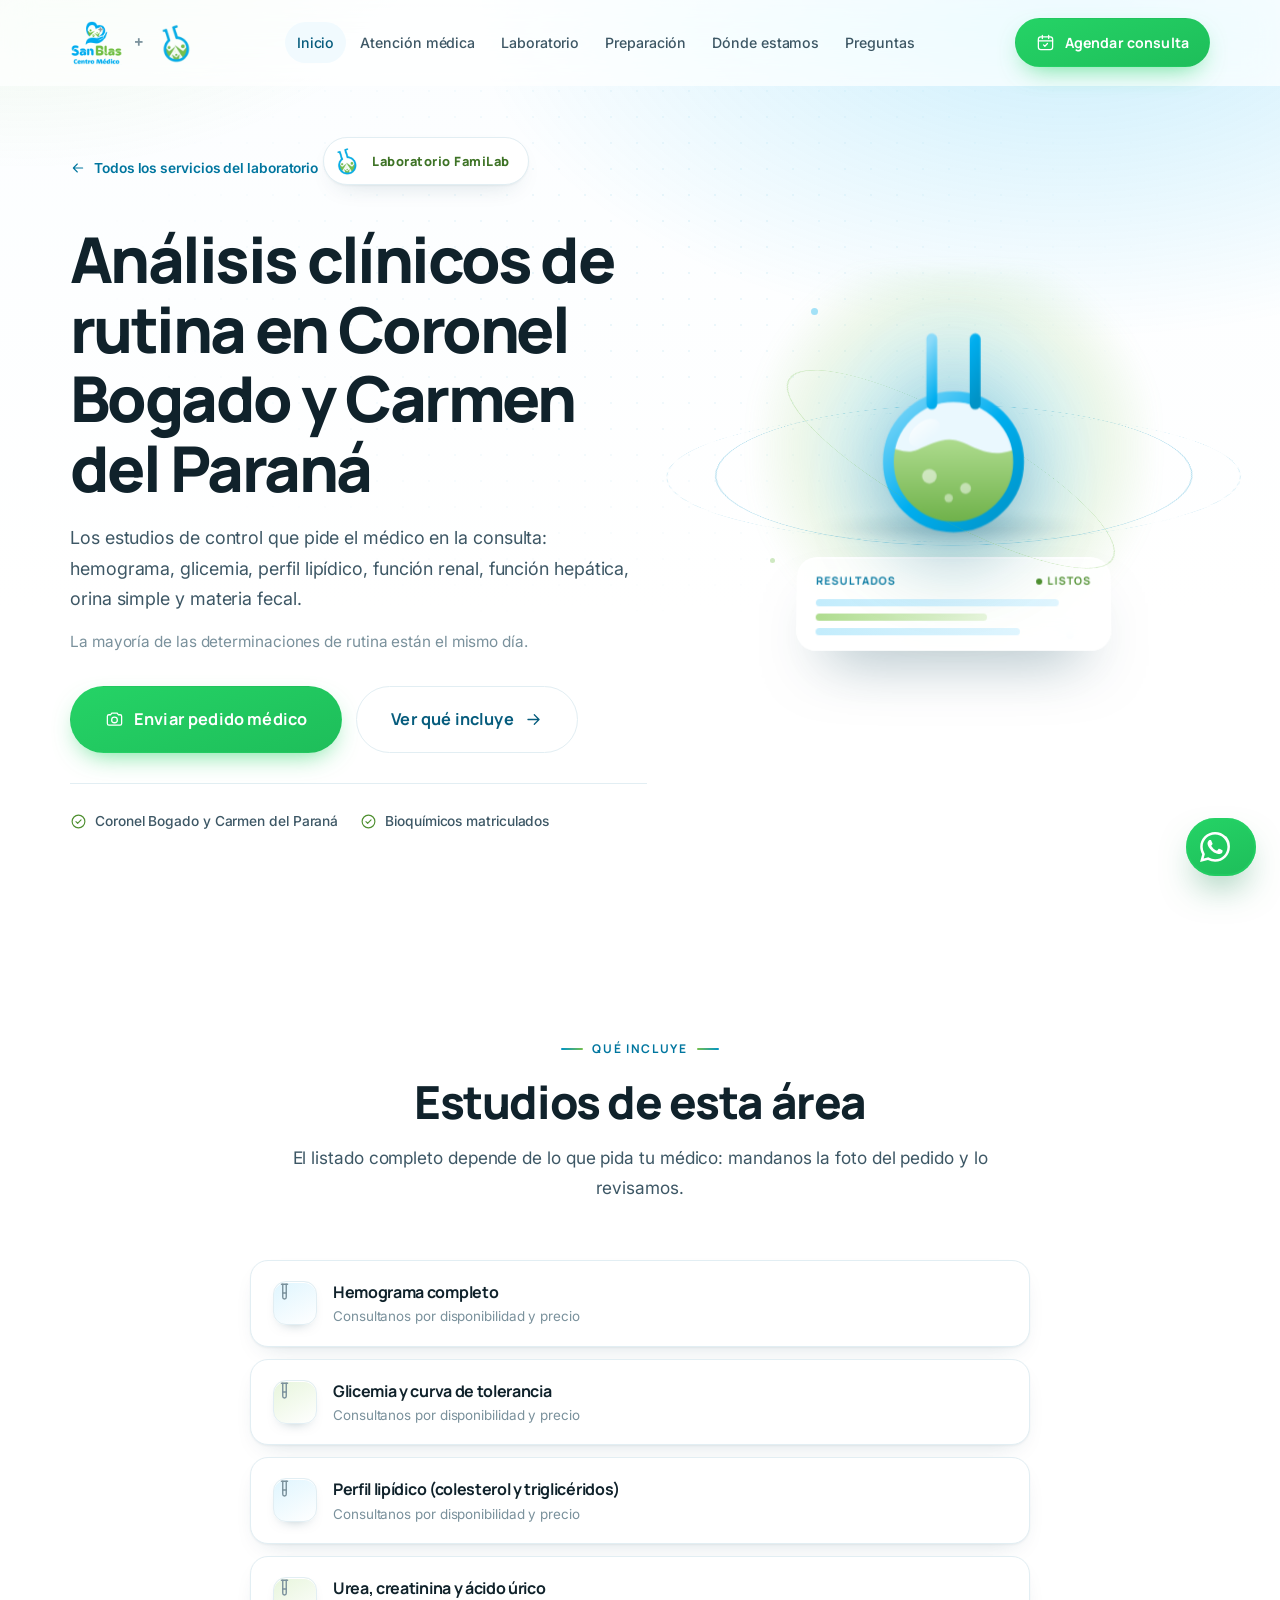
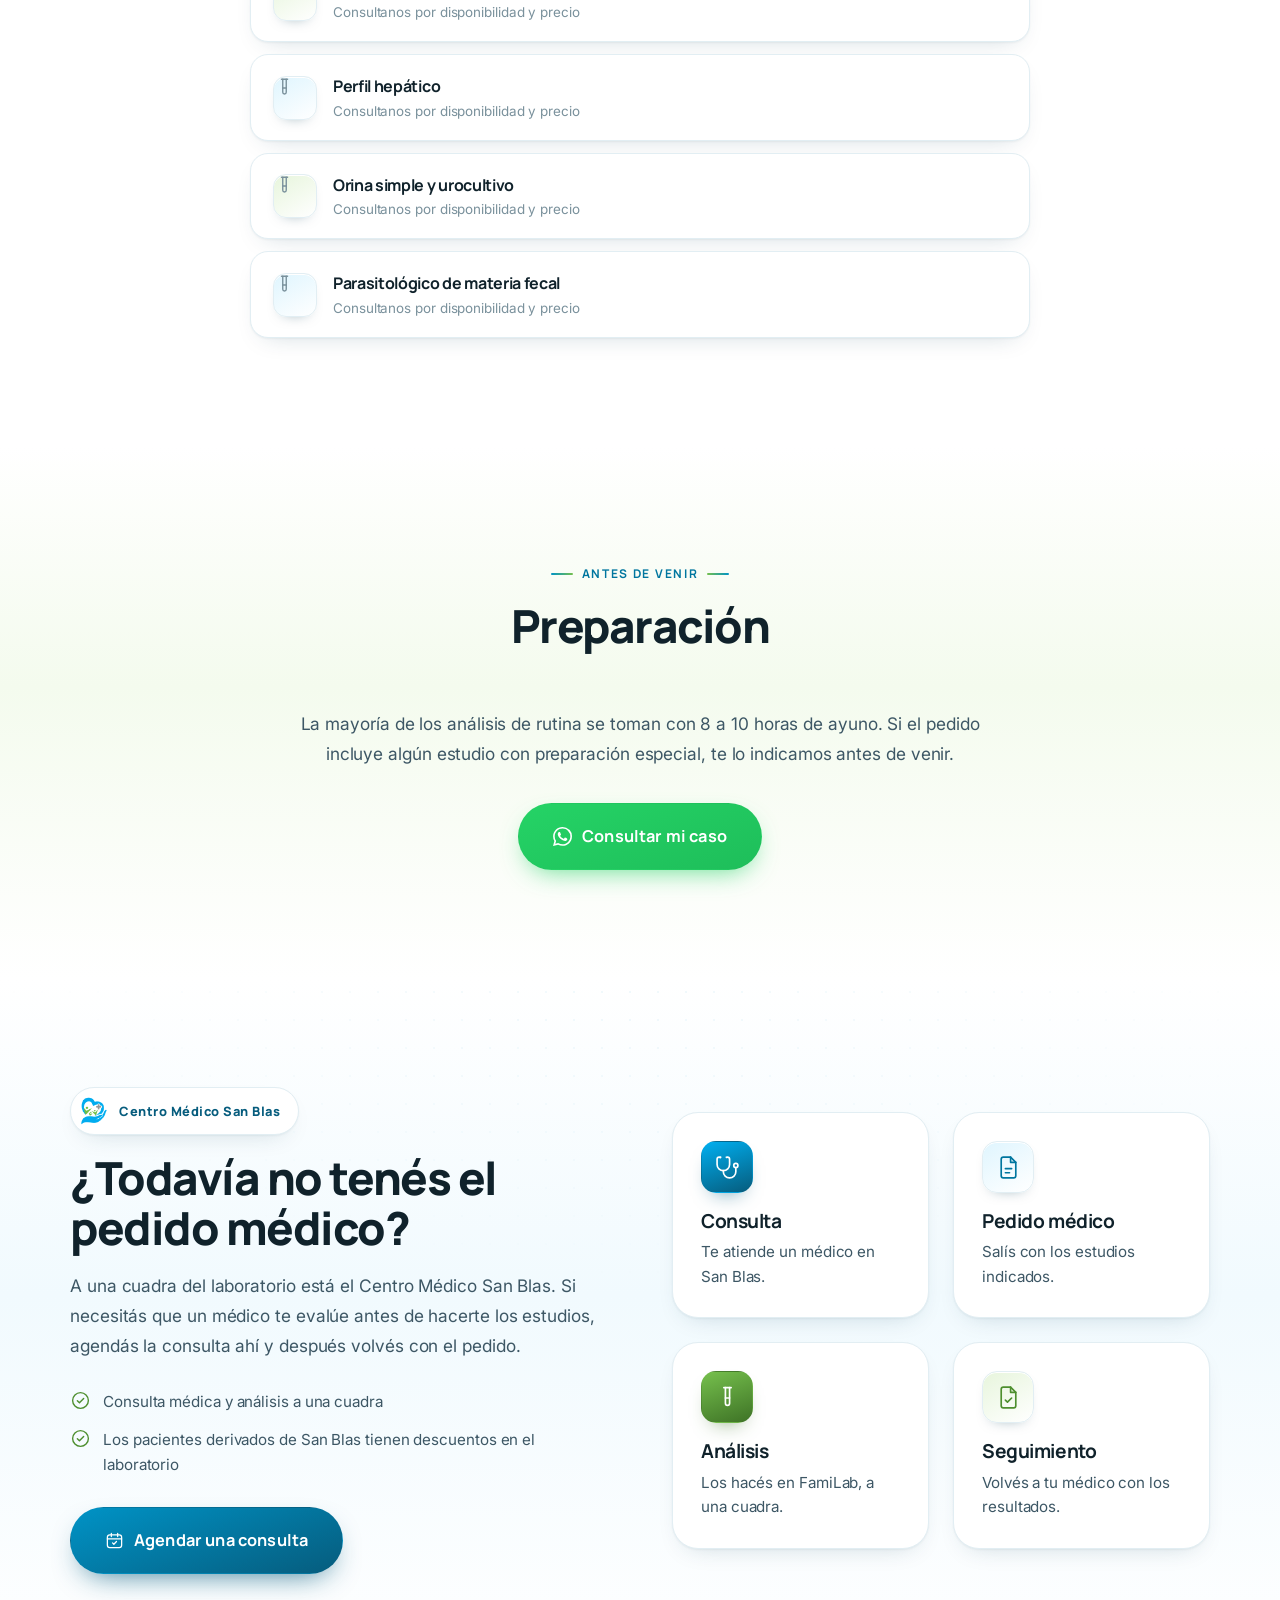
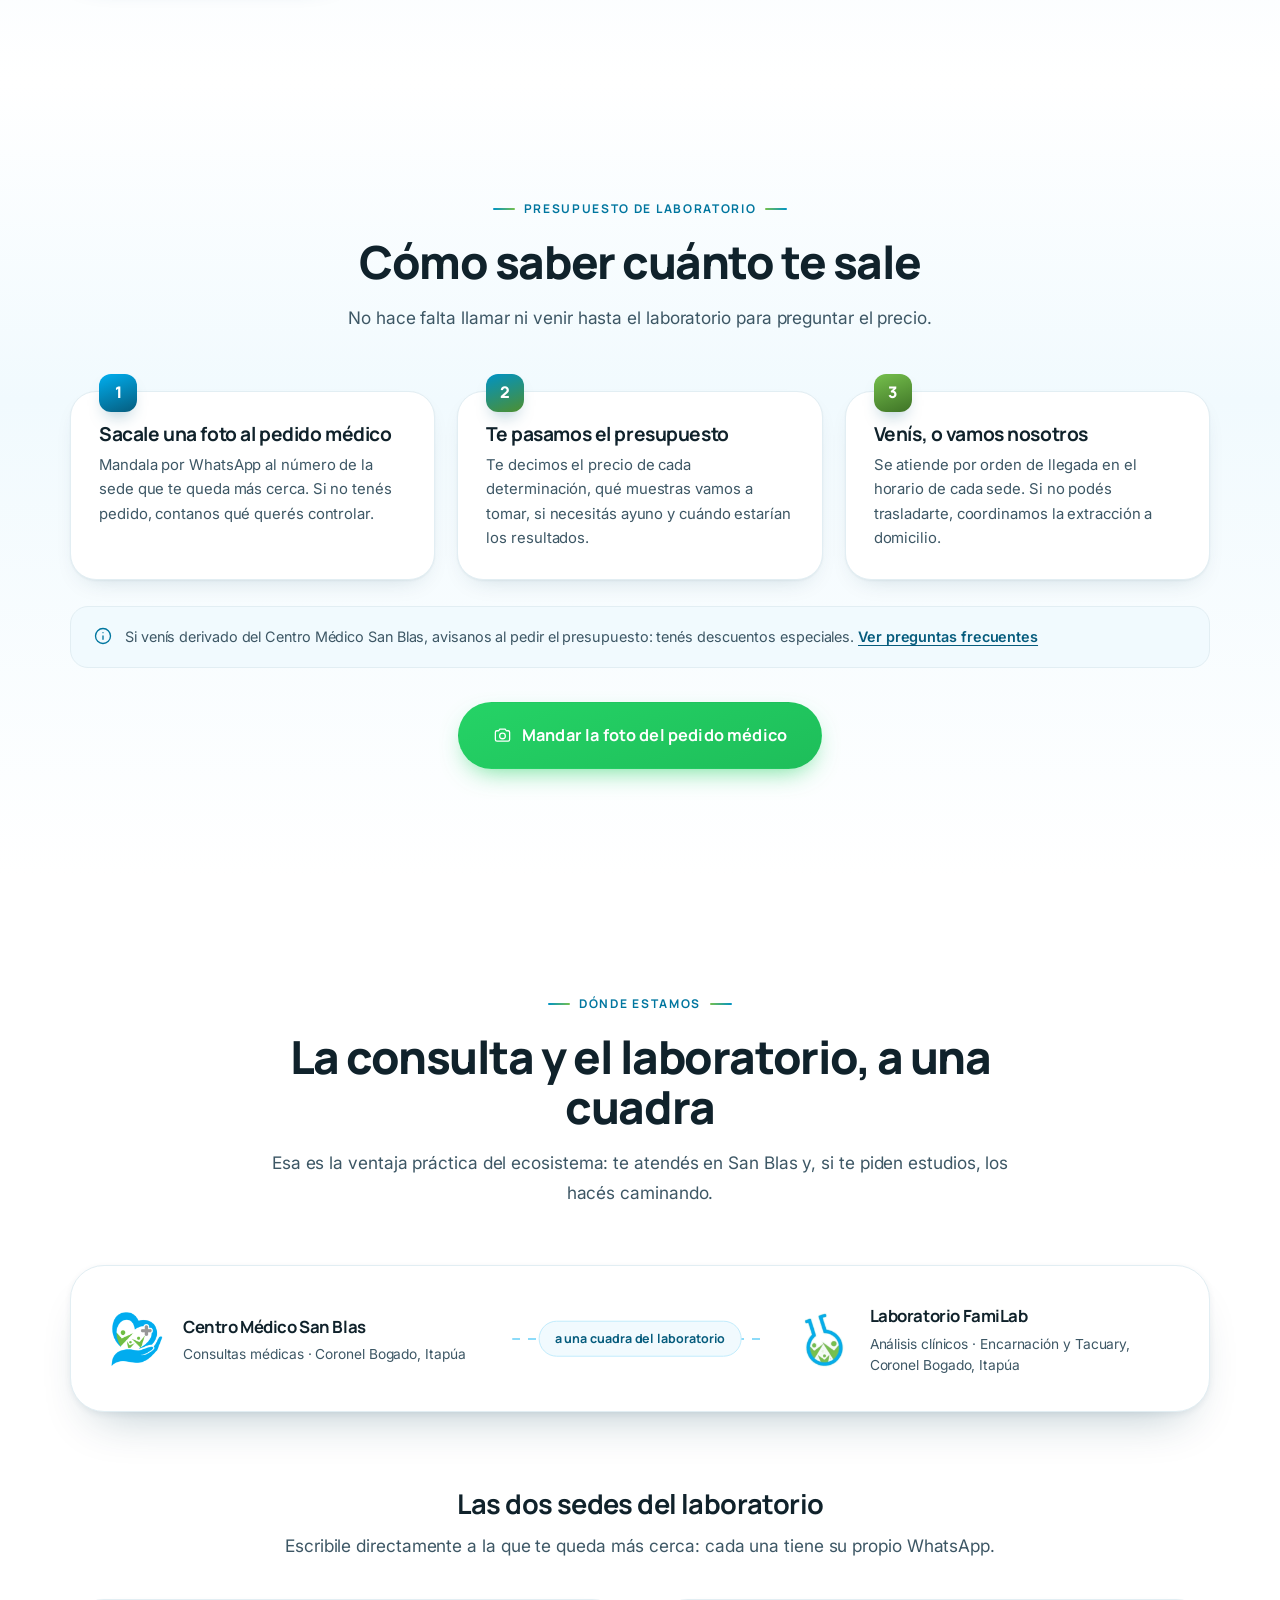
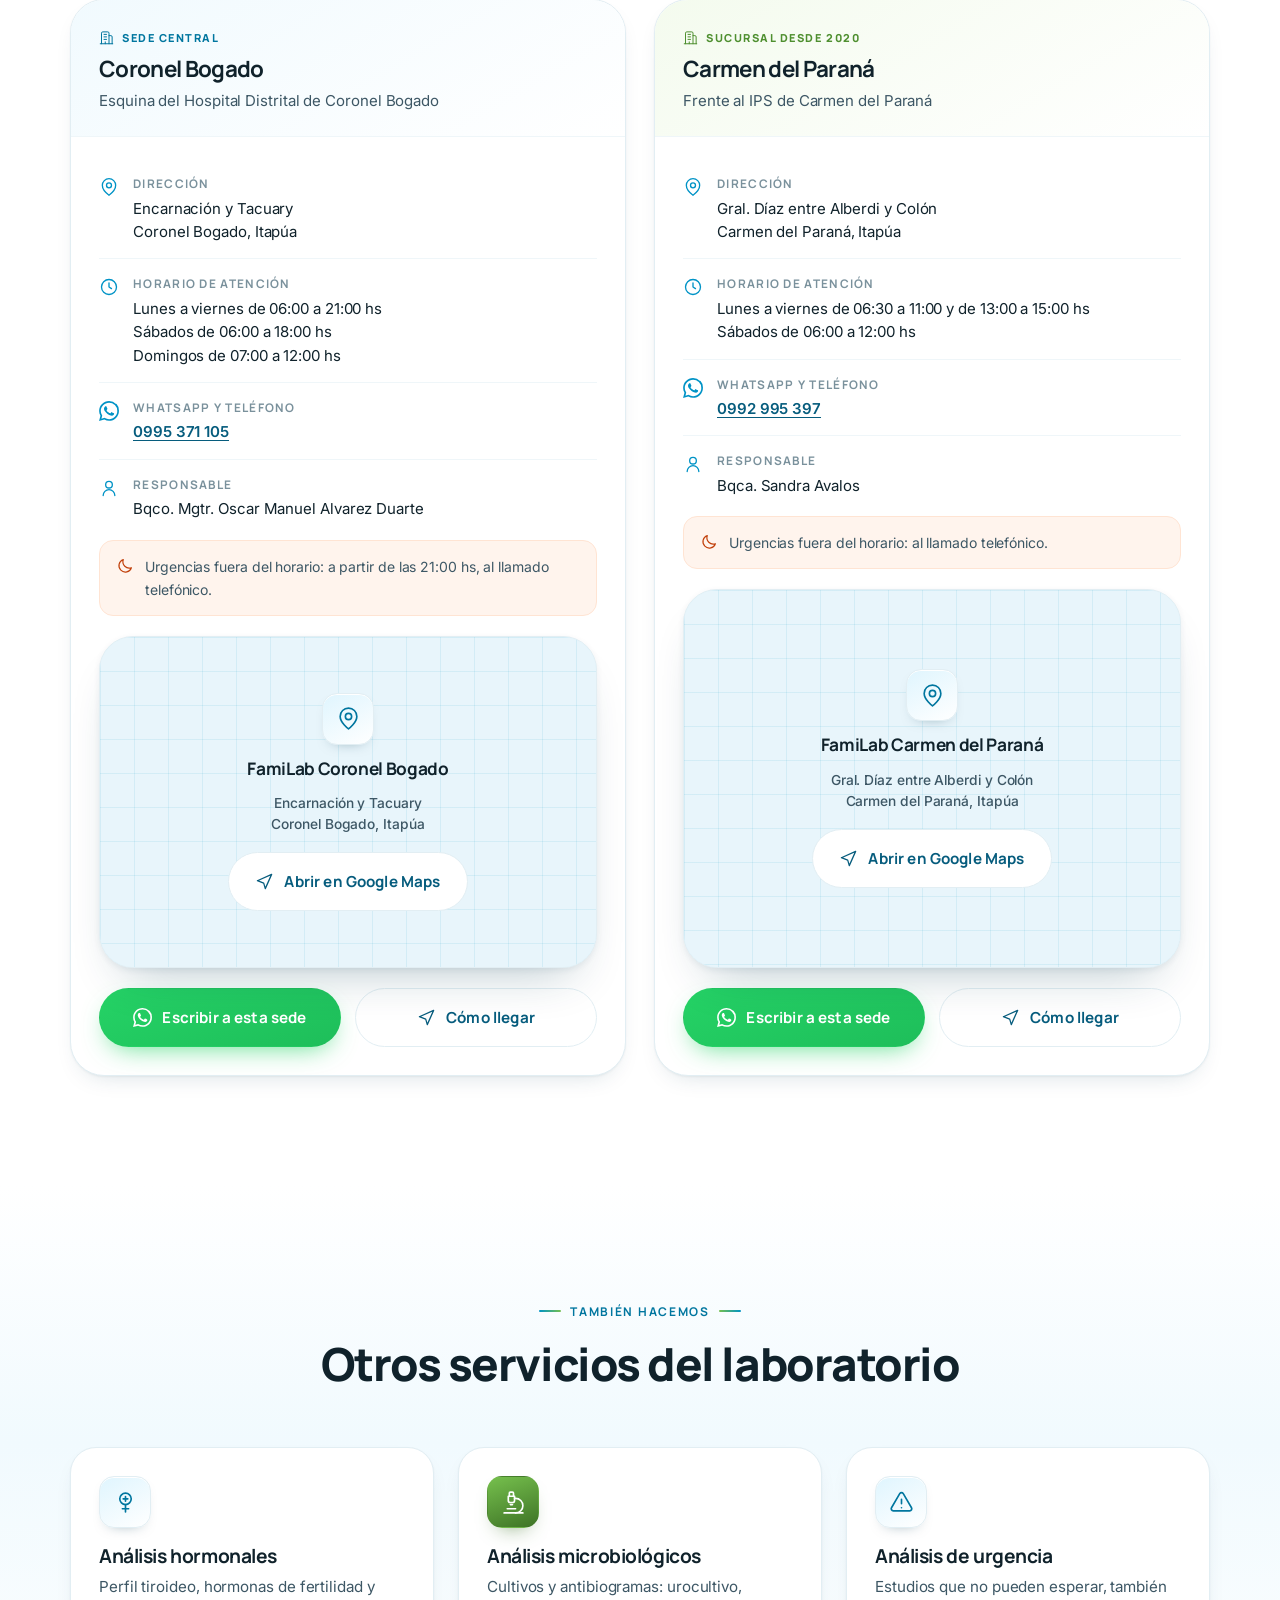
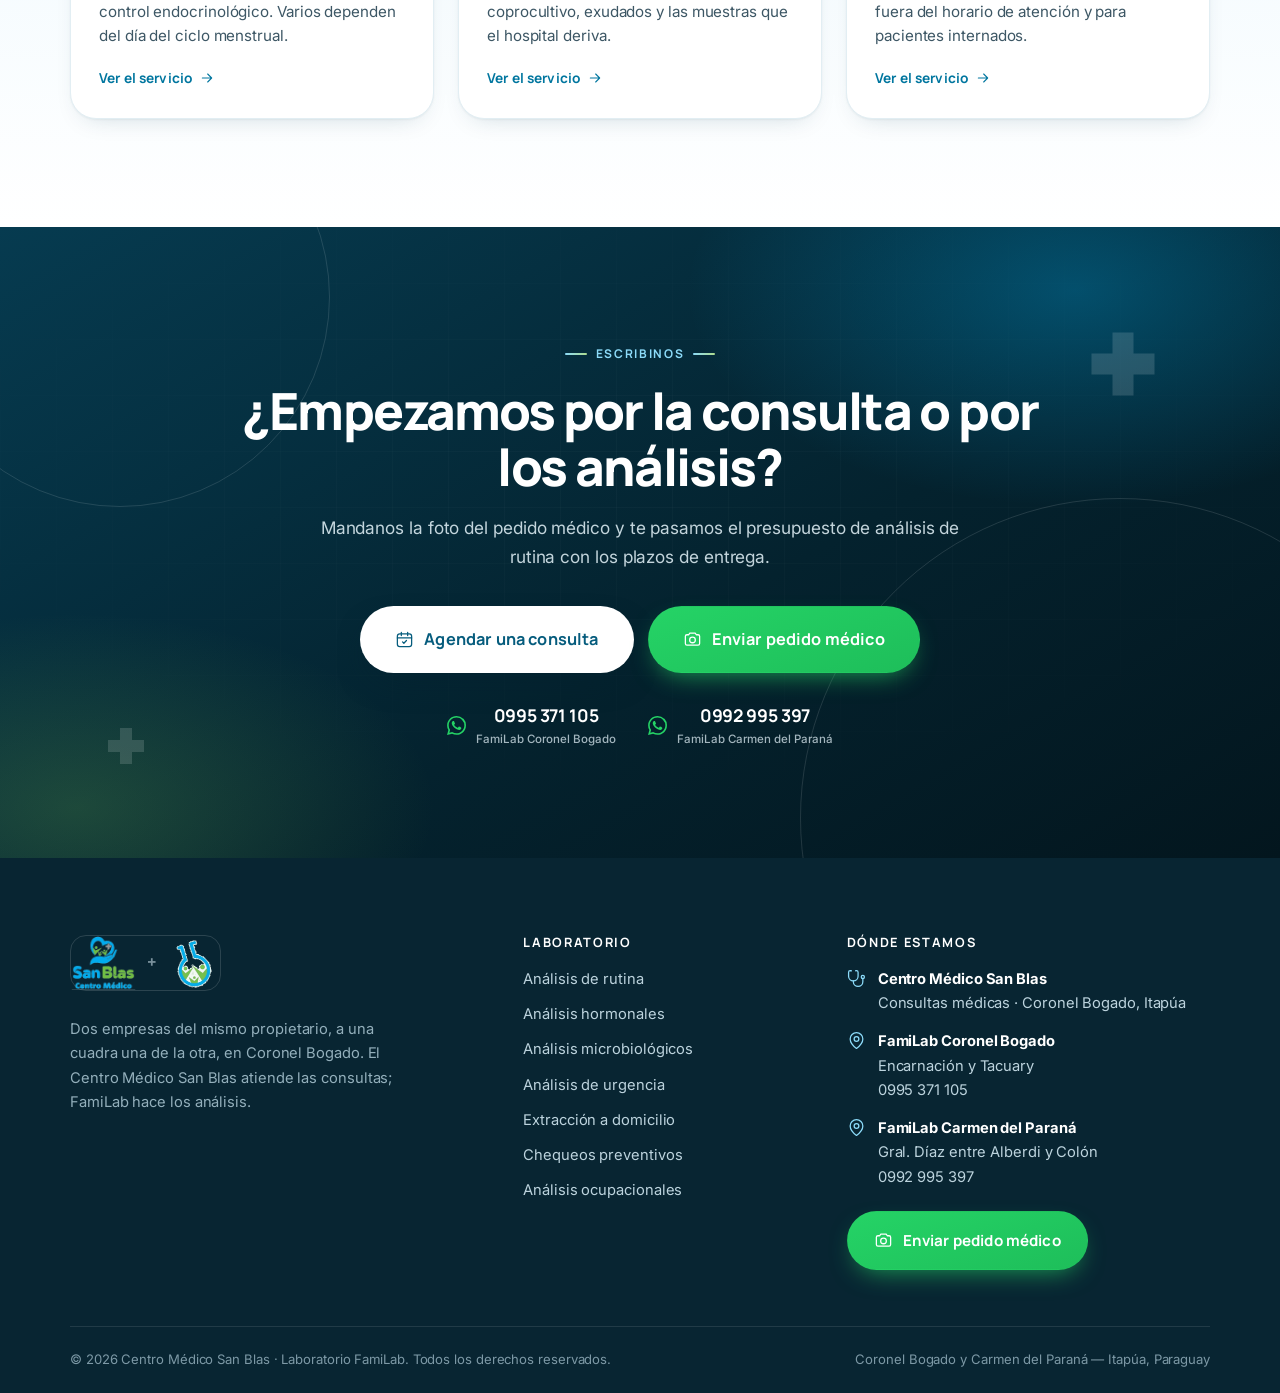
==== commit 974745e8: "Reemplaza el logo de FamiLab por el original y lo deja transparente El cliente envió el logo real, s" ====
--- a/servicios/analisis-de-rutina/index.html
+++ b/servicios/analisis-de-rutina/index.html
@@ -98,7 +98,7 @@
   <div class="wrap">
     <a href="../../index.html" class="logo" aria-label="Centro Médico San Blas y Laboratorio FamiLab — inicio">
       <span class="marca-dual">
-        <img class="m-sb" src="../../fotos/san-blas.png" alt="Centro Médico San Blas" width="560" height="466" decoding="async">
+        <img class="m-sb" src="../../fotos/san-blas.png" alt="Centro Médico San Blas" width="560" height="464" decoding="async">
         <span class="m-mas" aria-hidden="true">+</span>
         <img class="m-fl" src="../../fotos/logo-marca.png" alt="Laboratorio FamiLab" width="400" height="400" decoding="async">
       </span>
@@ -319,7 +319,7 @@
 
     <div class="cuadra" data-reveal>
       <div class="cuadra-punto cuadra-punto--sb">
-        <img src="fotos/san-blas-marca.png" alt="" width="400" height="400" decoding="async">
+        <img src="../../fotos/san-blas-marca.png" alt="" width="400" height="400" decoding="async">
         <div>
           <b>Centro Médico San Blas</b>
           <span>Consultas médicas · Coronel Bogado, Itapúa</span>
@@ -329,7 +329,7 @@
         <span class="cuadra-dist">a una cuadra del laboratorio</span>
       </div>
       <div class="cuadra-punto cuadra-punto--fl">
-        <img src="fotos/logo-marca.png" alt="" width="400" height="400" decoding="async">
+        <img src="../../fotos/logo-marca.png" alt="" width="400" height="400" decoding="async">
         <div>
           <b>Laboratorio FamiLab</b>
           <span>Análisis clínicos · Encarnación y Tacuary, Coronel Bogado, Itapúa</span>
@@ -515,7 +515,7 @@
       <div>
         <a href="../../index.html" class="logo-plate" aria-label="Centro Médico San Blas y Laboratorio FamiLab — inicio">
           <span class="marca-dual marca-dual--ftr">
-        <img class="m-sb" src="../../fotos/san-blas.png" alt="Centro Médico San Blas" width="560" height="466" decoding="async">
+        <img class="m-sb" src="../../fotos/san-blas.png" alt="Centro Médico San Blas" width="560" height="464" decoding="async">
         <span class="m-mas" aria-hidden="true">+</span>
         <img class="m-fl" src="../../fotos/logo-marca.png" alt="Laboratorio FamiLab" width="400" height="400" decoding="async">
       </span>
--- a/assets/estilos.css
+++ b/assets/estilos.css
@@ -148,7 +148,7 @@
 .hdr .wrap{display:flex; align-items:center; justify-content:space-between; gap:18px}
 .logo{display:flex; align-items:center; gap:11px; font-family:Manrope,sans-serif; font-weight:800; letter-spacing:-.03em}
 .logo-mark{
-  width:46px; height:46px; border-radius:14px; flex:none; object-fit:cover; display:block; background:#000;
+  width:46px; height:46px; border-radius:14px; flex:none; object-fit:contain; display:block;
   box-shadow:0 8px 18px -10px rgba(4,34,46,.9); transition:transform .35s var(--ease), width .35s var(--ease), height .35s var(--ease);
 }
 .logo:hover .logo-mark{transform:rotate(-6deg) scale(1.05)}
@@ -577,7 +577,7 @@
 @keyframes bobH{0%,100%{transform:translateY(0)}50%{transform:translateY(-12px)}}
 
 /* logo */
-.logo-plate{display:inline-flex; padding:12px 16px; border-radius:16px; background:#000; box-shadow:0 10px 26px -16px rgba(0,0,0,.8)}
+.logo-plate{display:inline-flex; padding:12px 16px; border-radius:16px; background:rgba(255,255,255,.08); border:1px solid rgba(255,255,255,.14)}
 .logo-plate img{height:88px; width:auto}
 
 /* ============================================================
@@ -642,15 +642,15 @@
 /* --- marca dual del header y del footer --- */
 .marca-dual{display:flex; align-items:center; gap:11px}
 .marca-dual .m-sb{height:44px; width:auto; transition:height .35s var(--ease)}
-.marca-dual .m-fl{height:40px; width:40px; border-radius:11px; background:#000; object-fit:cover;
-  box-shadow:0 8px 18px -10px rgba(4,34,46,.9); transition:height .35s var(--ease), width .35s var(--ease)}
+.marca-dual .m-fl{height:42px; width:42px; object-fit:contain;
+  transition:height .35s var(--ease), width .35s var(--ease)}
 .marca-dual .m-mas{font-family:Manrope,sans-serif; font-weight:800; font-size:1.05rem; color:var(--muted); line-height:1}
 .hdr.stuck .marca-dual .m-sb{height:36px}
-.hdr.stuck .marca-dual .m-fl{height:33px; width:33px}
+.hdr.stuck .marca-dual .m-fl{height:35px; width:35px}
 .logo:hover .marca-dual .m-fl{transform:rotate(-6deg) scale(1.05)}
-.marca-dual--ftr{background:#fff; padding:12px 16px; border-radius:16px}
-.marca-dual--ftr .m-sb{height:50px}
-.marca-dual--ftr .m-fl{height:46px; width:46px}
+.marca-dual--ftr{padding:0}
+.marca-dual--ftr .m-sb{height:54px}
+.marca-dual--ftr .m-fl{height:52px; width:52px}
 .ftr .logo-plate{background:none; padding:0; box-shadow:none}
 
 /* --- chip de marca dentro de una sección --- */
@@ -659,11 +659,9 @@
   font-family:Manrope,sans-serif; font-weight:800; font-size:.8rem; letter-spacing:.04em;
   margin-bottom:18px; border:1px solid var(--line); background:#fff; box-shadow:var(--sh-1);
 }
-.marca-chip img{width:30px; height:30px; border-radius:9px; object-fit:cover; flex:none}
+.marca-chip img{width:30px; height:30px; object-fit:contain; flex:none}
 .marca-chip--sb{color:var(--cy-800)}
-.marca-chip--sb img{background:#fff}
 .marca-chip--fl{color:var(--gr-800)}
-.marca-chip--fl img{background:#000}
 .dark .marca-chip{background:rgba(255,255,255,.1); border-color:rgba(255,255,255,.2); color:#fff}
 
 /* --- sección con identidad San Blas --- */
@@ -762,9 +760,7 @@
   border:1px solid var(--line); box-shadow:var(--sh-2);
 }
 .cuadra-punto{display:flex; align-items:center; gap:16px}
-.cuadra-punto img{width:58px; height:58px; border-radius:16px; flex:none; object-fit:cover; border:1px solid var(--line)}
-.cuadra-punto--fl img{background:#000}
-.cuadra-punto--sb img{background:#fff}
+.cuadra-punto img{width:60px; height:60px; flex:none; object-fit:contain}
 .cuadra-punto b{display:block; font-family:Manrope,sans-serif; font-size:1.05rem; letter-spacing:-.025em}
 .cuadra-punto span{display:block; margin-top:4px; font-size:.86rem; color:var(--ink-soft); line-height:1.5}
 .cuadra-linea{position:relative; min-width:clamp(150px,20vw,290px); height:2px; border-radius:2px;
@@ -809,6 +805,5 @@
   .circ-ico{margin:0; width:46px; height:46px}
   .circ-paso::after{top:auto; bottom:-14px; right:50%; transform:translateX(50%) rotate(135deg)}
   .marca-dual .m-sb{height:34px}
-  .marca-dual .m-fl{height:32px; width:32px}
-  .marca-dual--ftr{padding:10px 13px}
-}
+  .marca-dual .m-fl{height:34px; width:34px}
+}
